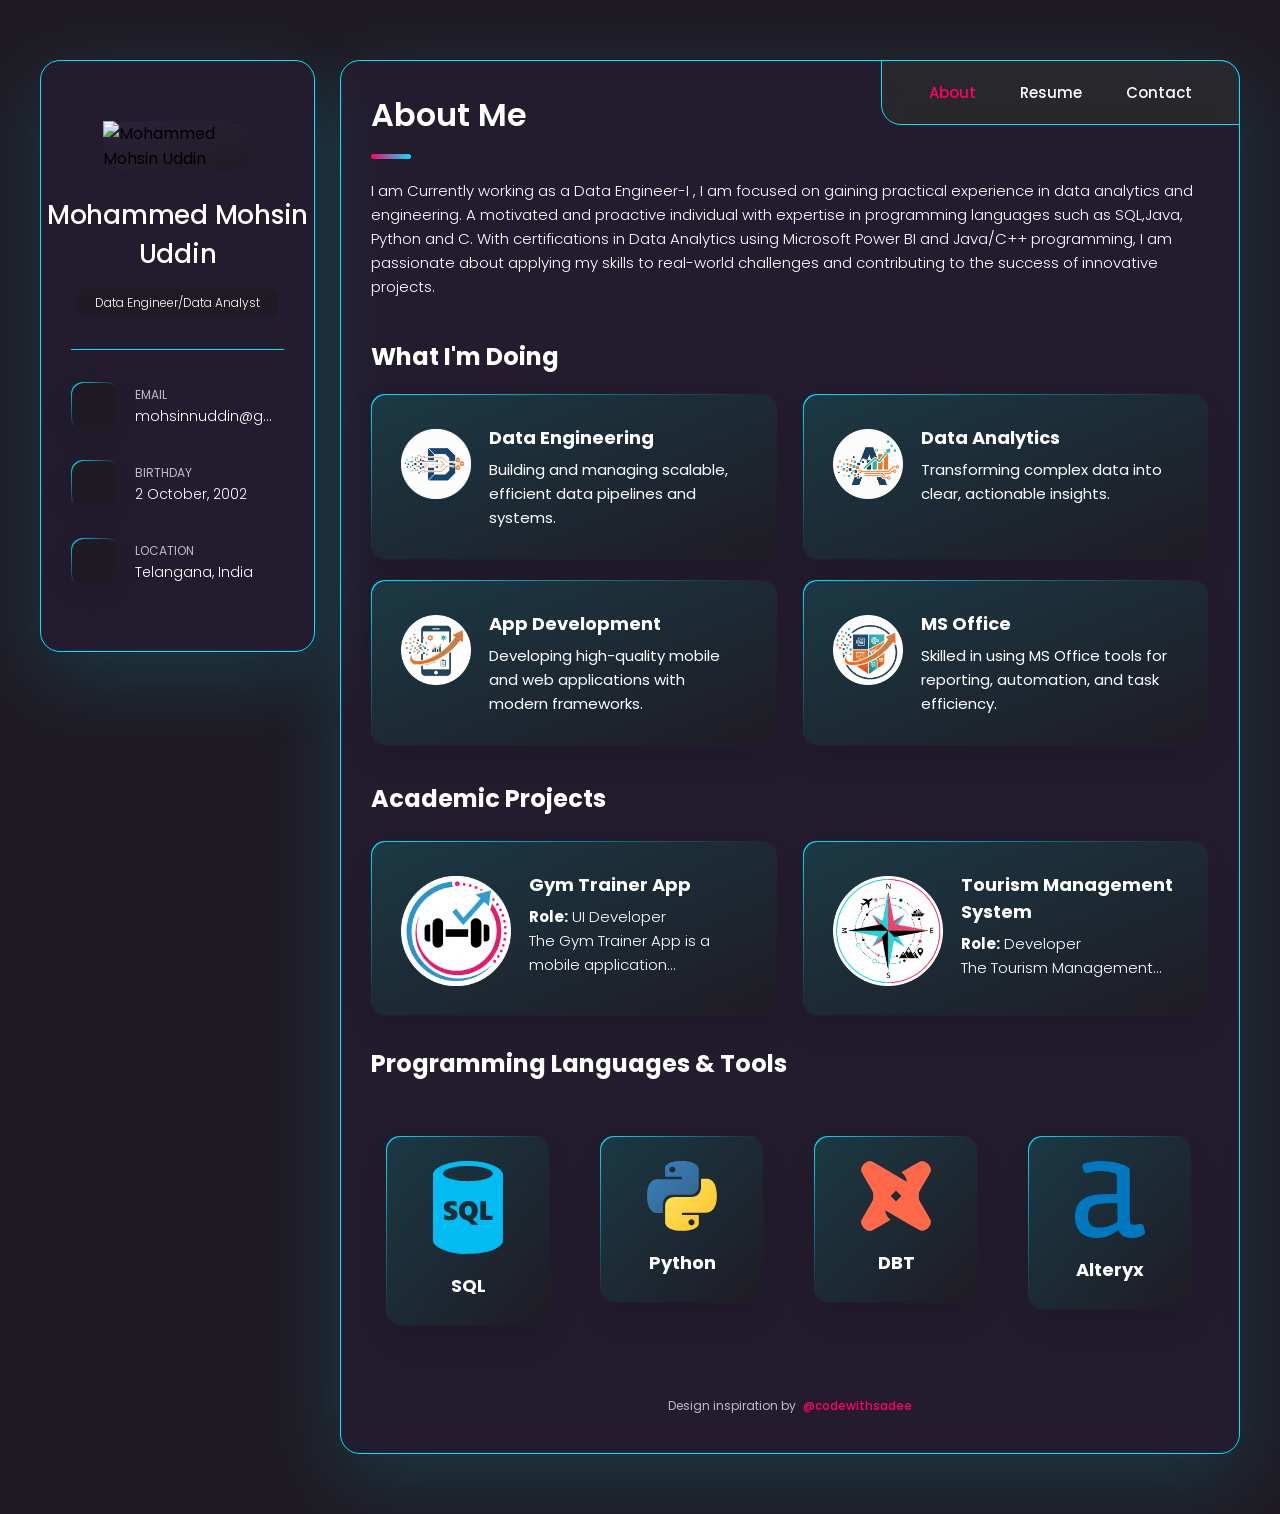
==== index.html @ ef951e57 "Updated images" ====
<!DOCTYPE html>
<html lang="en">

<head>
  <meta charset="UTF-8">
  <meta http-equiv="X-UA-Compatible" content="IE=edge">
  <meta name="viewport" content="width=device-width, initial-scale=1.0">
  <title>Mohsin Portfolio</title>

  <!--
    - favicon
  -->
  <link rel="shortcut icon" href="./assets/images/logo.ico" type="image/x-icon">

  <!--
    - custom css link
  -->
  <link rel="stylesheet" href="./assets/css/style.css">

  <!--
    - google font link
  -->
  <link rel="preconnect" href="https://fonts.googleapis.com">
  <link rel="preconnect" href="https://fonts.gstatic.com" crossorigin>
  <link href="https://fonts.googleapis.com/css2?family=Poppins:wght@300;400;500;600&display=swap" rel="stylesheet">
</head>

<body>

  <!--
    - #MAIN
  -->

  <main>

    <!--
      - #SIDEBAR
    -->

    <aside class="sidebar" data-sidebar>

      <div class="sidebar-info">

        <figure class="avatar-box">
          <img src="./assets/images/my-avatar.png" alt="Mohammed Mohsin Uddin" width="40">
        </figure>

        <div class="info-content">
          <h1 class="name" title="Mohammed Mohsin Uddin">Mohammed Mohsin<br>Uddin</h1>

          <p class="title">Data Engineer/Data Analyst</p>
        </div>

        <button class="info_more-btn" data-sidebar-btn>
          <span>Show Contacts</span>

          <ion-icon name="chevron-down"></ion-icon>
        </button>

      </div>

      <div class="sidebar-info_more">

        <div class="separator"></div>

        <ul class="contacts-list">

          <li class="contact-item">

            <div class="icon-box">
              <ion-icon name="mail-outline"></ion-icon>
            </div>

            <div class="contact-info">
              <p class="contact-title">Email</p>

              <a href="mailto:mohsinnuddin@gmail.com" class="contact-link">mohsinnuddin@gmail.com</a>
            </div>

          </li>

        

          <li class="contact-item">

            <div class="icon-box">
              <ion-icon name="calendar-outline"></ion-icon>
            </div>

            <div class="contact-info">
              <p class="contact-title">Birthday</p>

              <time datetime="1982-06-23">2 October, 2002</time>
            </div>

          </li>

          <li class="contact-item">

            <div class="icon-box">
              <ion-icon name="location-outline"></ion-icon>
            </div>

            <div class="contact-info">
              <p class="contact-title">Location</p>

              <address>Telangana, India</address>
            </div>

          </li>

        </ul>

        <div class="separator"></div>

        <ul class="social-list">

          <li class="social-item">
            <a href="https://www.linkedin.com/in/mohammed-mohsin-uddin-7830a9315/" class="social-link" target="_blank">
              <ion-icon name="logo-linkedin" style="filter: var(--accent-filter);"></ion-icon>
            </a>
          </li>

          <li class="social-item">
            <a href="https://www.github.com/Mohsinnuddin" class="social-link" target="_blank">
              <ion-icon name="logo-github" style="filter: var(--accent-filter);"></ion-icon>
            </a>
          </li>

          <li class="social-item">
            <a href="https://www.instagram.com/mohsinnuddin" class="social-link" target="_blank">
              <ion-icon name="logo-instagram" style="filter: var(--accent-filter);"></ion-icon>
            </a>
          </li>

        </ul>

      </div>

    </aside>





    <!--
      - #main-content
    -->

    <div class="main-content">

      <!--
        - #NAVBAR
      -->

      <nav class="navbar">

        <ul class="navbar-list">

          <li class="navbar-item">
            <button class="navbar-link  active" data-nav-link>About</button>
          </li>

          <li class="navbar-item">
            <button class="navbar-link" data-nav-link>Resume</button>
          </li>
          
          <li class="navbar-item">
            <button class="navbar-link" data-nav-link>Contact</button>
          </li>

          

        </ul>

      </nav>





      <!--
        - #ABOUT
      -->

      <article class="about  active" data-page="about">

        <header>
          <h2 class="h2 article-title">About me</h2>
        </header>

        <section class="about-text">
          <p>
            I am Currently working as a Data Engineer-I , I am focused on gaining practical experience in data analytics and engineering.
            A motivated and proactive individual with expertise in programming languages such as  SQL,Java, Python and C. 
            With certifications in Data Analytics using Microsoft Power BI and Java/C++ programming, 
            I am passionate about applying my skills to real-world challenges and contributing to the success of innovative projects.
          </p>
        </section>


        <!--
          - service
        -->

        <section class="service">

          <h3 class="h3 service-title">What i'm doing</h3>

          <ul class="service-list">

            <li class="service-item">

              <div class="service-icon-box">
                <img src="./assets/images/data engineer.png" alt="Data Engineer icon" width="70" >

              </div>

              <div class="service-content-box">
                <h4 class="h4 service-item-title">Data Engineering</h4>

                <p class="service-item-text">
                  Building and managing scalable, efficient data pipelines and systems.
                </div>

            </li>

            <li class="service-item">

              <div class="service-icon-box">
                <img src="./assets/images/data analysis.png" alt="Data Analysis icon" width="70">

              </div>

              <div class="service-content-box">
                <h4 class="h4 service-item-title">Data Analytics</h4>

                <p class="service-item-text">
                  Transforming complex data into clear, actionable insights.
                </div>

            </li>

            <li class="service-item">

              <div class="service-icon-box">
                <img src="./assets/images/android development.png" alt="Android Development icon" width="70">

              </div>

              <div class="service-content-box">
                <h4 class="h4 service-item-title">App Development</h4>

                <p class="service-item-text">
                Developing high-quality mobile and web applications with modern frameworks.              </div>

            </li>

            <li class="service-item">

              <div class="service-icon-box">
                <img src="./assets/images/microsoft office.png" alt="MS Office icon" width="70" >
              </div>

              <div class="service-content-box">
                <h4 class="h4 service-item-title">MS Office</h4>

                <p class="service-item-text">
                  Skilled in using MS Office tools for reporting, automation, and task efficiency.</p>
              </div>

            </li>

          </ul>

        </section>


        <!--
          - AcademicProjects
        -->
        <section class="AcademicProjects">
          <h3 class="h3 AcademicProjects-title">Academic Projects</h3>
        
          <ul class="service-list">
        
            <li class="service-item" data-AcademicProjects-item>
        
              <div class="service-icon-box">
                <img src="./assets/images/AcademicprojectGT.png" alt="Gym Trainer App" width="110" data-AcademicProjects-avatar>
              </div>
        
              <div class="service-content-box">
                <h4 class="h4 service-item-title" data-AcademicProjects-title>Gym Trainer App</h4>
        
                <p class="service-item-textGT" data-AcademicProjects-text>
                  <strong>Role:</strong> UI Developer<br>
                  The Gym Trainer App is a mobile application developed in Android Studio using Java. 
                  It integrates with Firebase for user authentication, real-time database, 
                  and efficient data management, enhancing the fitness experience for users of all levels.
                </p>
              </div>
        
            </li>
        
            <li class="service-item" data-AcademicProjects-item>
        
              <div class="service-icon-box">
                <img src="./assets/images/AcademicprojectTMS.png" alt="Tourism Management System" width="110" data-AcademicProjects-avatar>
              </div>
        
              <div class="service-content-box">
                <h4 class="h4 service-item-title" data-AcademicProjects-title>Tourism Management System</h4>
        
                <p class="service-item-textTTMS" data-AcademicProjects-text>
                  <strong>Role:</strong> Developer<br>
                  The Tourism Management System aims to manage the details of Customer,
                  Hotel Bookings, Cancellation and Tourism Places. 
                  It manages information about Users, Hotel, Packages etc. 
                  The users can track the information related to their tours with great ease and 
                  travel agency information can also be obtained through this system.
                </p>
              </div>
        
            </li>
        
          </ul>
        </section>
        
        <!--
          - AcademicProjects modal
        -->
        
        <div class="modal-container" data-modal-container>
        
          <div class="overlay" data-overlay></div>
        
          <section class="AcademicProjects-modal">
        
            <button class="modal-close-btn" data-modal-close-btn>
              <ion-icon name="close-outline"></ion-icon>
            </button>
        
            <div class="modal-img-wrapper">
              <figure class="modal-avatar-box">
                <img src="./assets/images/avatar-1.png" alt="Gym Trainer App" width="80" data-modal-img>
              </figure>
        
              <img src="./assets/images/icon-quote.svg" alt="quote icon">
            </div>
            
        
            <div class="modal-content">
        
              <h4 class="h3 modal-title" data-modal-title>Gym Trainer App</h4>
   
        
              <div data-modal-text>
                <p>
                  The Gym Trainer App is a mobile application developed in Android Studio using Java. 
                  It integrates with Firebase for user authentication, real-time database, and efficient data management, 
                  enhancing the fitness experience for users of all levels.
                </p>
              </div>
              <a href="https://github.com/Mohsinnuddin/Gym-Trainer-App" target="_blank" class="projectview-button">View Here</a>
            </div>
        
          </section>
        
        </div>
        <!-- AcademicProjects modal end -->

        <!-- Programming Languages -->

<!-- Programming Languages -->
<section class="programminglang">
  <h3 class="h3 programminglang-title">Programming Languages & Tools</h3>
  <div style="margin-bottom: 10px;"></div>

  <ul class="programminglang-list has-scrollbar">

    <li class="programminglang-item" width="100%">
      <a href="https://www.w3schools.com/sql/" target="_blank" class="service-item">
        <div class="service-icon-box" >
          <img src="./assets/images/prog lang SQL.svg" alt="SQL" >
        </div>
        <div class="service-content-box">
          <h4 class="h4 service-item-title">SQL</h4>
        </div>
      </a>
    </li>

    <li class="programminglang-item">
      <a href="https://www.python.org/" target="_blank" class="service-item">
        <div class="service-icon-box">
          <img src="./assets/images/prog lang python.svg" alt="Python">
        </div>
        <div class="service-content-box">
          <h4 class="h4 service-item-title">Python</h4>
        </div>
      </a>
    </li>

    <li class="programminglang-item">
      <a href="https://www.getdbt.com/" target="_blank" class="service-item">
        <div class="service-icon-box">
          <img src="./assets/images/dbtseek.png" alt="DBT">
        </div>
        <div class="service-content-box">
          <h4 class="h4 service-item-title">DBT</h4>
        </div>
      </a>
    </li>

    <li class="programminglang-item">
      <a href="https://www.alteryx.com/" target="_blank" class="service-item">
        <div class="service-icon-box">
          <img src="./assets/images/alteryx.svg" alt="Alteryx">
        </div>
        <div class="service-content-box">
          <h4 class="h4 service-item-title">Alteryx</h4>
        </div>
      </a>
    </li>

    <li class="programminglang-item">
      <a href="https://lookerstudio.google.com/" target="_blank" class="service-item">
        <div class="service-icon-box">
          <img src="./assets/images/looker studio.svg" alt="Looker Studio">
        </div>
        <div class="service-content-box">
          <h4 class="h4 service-item-title">Looker Studio</h4>
        </div>
      </a>
    </li>

    <li class="programminglang-item">
      <a href="https://www.java.com/" target="_blank" class="service-item">
        <div class="service-icon-box">
          <img src="./assets/images/prog lang java.svg" alt="Java">
        </div>
        <div class="service-content-box">
          <h4 class="h4 service-item-title">Java</h4>
        </div>
      </a>
    </li>

  </ul>
</section>
<!-- Credit: codewithsadee -->
<div style="text-align:center; margin: 1.5rem 0 0.5rem 0; font-size: 0.75rem; color: var(--light-gray-70); display: flex; justify-content: center; align-items: center; gap: 0.4em;">
  <span>Design inspiration by</span>
  <a href="https://github.com/codewithsadee" target="_blank" style="color: var(--orange-yellow-crayola); text-decoration: none; display: inline-flex; align-items: center; gap: 0.2em; font-weight: 500;">
    <ion-icon name="logo-github" style="font-size: 1.2em; vertical-align: middle;"></ion-icon>
    @codewithsadee
  </a>
</div>



      </article>





      <!--
        - #RESUME
      -->

      <article class="resume" data-page="resume">

        <header>
          <h2 class="h2 article-title">Resume</h2>
        </header>

        <div class="download-resume">
          <a href="./assets/Mohsin Resume.pdf" download class="download-btn">
            <ion-icon name="download-outline"></ion-icon>
            <span>Download Resume</span>
          </a>
        </div>

        <section class="timeline">

          <div class="title-wrapper">
            <div class="icon-box">
              <ion-icon name="book-outline"></ion-icon>
            </div>

            <h3 class="h3">Education</h3>
          </div>

          <ol class="timeline-list">

            <li class="timeline-item">

              <h4 class="h4 timeline-item-title">CSI Wesley Institute of Technology and Sciences</h4>

              <span>2020 — 2024</span>

              <p class="timeline-text">
                Completed coursework in Data Structures, Algorithms, Database Management Systems, Web Development, and Software Engineering. 
                Participated in technical workshops and contributed to team projects, including a Gym Trainer app and  Tours and Travels Management System.
              </p>

            </li>

            <li class="timeline-item">

              <h4 class="h4 timeline-item-title">Sultan Ul Uloom junior College</h4>

              <span>2018 — 2020</span>

              <p class="timeline-text">
                Focused on foundational concepts in mathematics and physical sciences. Developed problem-solving and analytical thinking skills. 
                Actively participated in academic events and group learning sessions.
              </p>

            </li>

            <li class="timeline-item">

              <h4 class="h4 timeline-item-title">ST.Joseph's High School</h4>

              <span>2017 — 2018</span>

              <p class="timeline-text">
                Completed 10th grade with a strong foundation in core subjects including Mathematics, Science, and English. 
                Participated in school-level competitions and activities, building communication and teamwork skills.
              </p>

            </li>

          </ol>

        </section>

        <section class="timeline">

          <div class="title-wrapper">
            <div class="icon-box">
              <ion-icon name="book-outline"></ion-icon>
            </div>

            <h3 class="h3">Experience</h3>
          </div>

          <ol class="timeline-list">

            <li class="timeline-item">

              <h4 class="h4 timeline-item-title">Data Engineer Intern</h4>

              <span>May 2025 — Present</span>

              <p class="timeline-text">
                 Responsible for designing, developing, and maintaining data integration workflows using Azure Data Factory (ADF) to extract, transform, and load data from various sources such as Azure Blob Storage into Azure SQL Database and Snowflake.
                 Building and tuning SQL and Snowflake queries for performance and data integrity.
                 Collaborating with data analysts and data scientists to understand data requirements and deliver optimized data solutions.
                 Monitoring and troubleshooting data pipelines to ensure reliability and efficiency.
                 Writing and maintaining stored procedures and transformation scripts.
              </p>

            </li>

            <li class="timeline-item">

              <h4 class="h4 timeline-item-title">Data Engineer Intern</h4>

              <span>Jan 2025 — April 2025</span>

              <p class="timeline-text">
                Assisting in building and maintaining data pipelines using Python and SQL. Supporting data cleaning, transformation, and integration tasks for analytics teams. 
                Gaining hands-on experience with tools like Alteryx, Power BI, and cloud-based data platforms.
              </p>

            </li>

            

          </ol>

        </section>

        <section class="timeline">

          <div class="title-wrapper">
            <div class="icon-box">
              <ion-icon name="book-outline"></ion-icon>
            </div>

            <h3 class="h3">Certifications</h3>
          </div>

          <ol class="timeline-list">

            <li class="timeline-item">

              <h4 class="h4 timeline-item-title">Data Analyst Certification</h4>

              <span>Oct 2024 – Dec 2024</span>

              <p class="timeline-text">
                Completed a comprehensive certification program covering data analysis techniques, data visualization, and reporting using tools such as Excel, SQL, Power BI, and Python. 
                Gained practical experience through hands-on projects and case studies.
              </p>
              <a href="https://drive.google.com/file/d/1JCg0QlikmUsXv_STck8Ylo9VIq1chzwA/view?usp=drive_link" target="_blank" class="cert-button">View Here</a>

            </li>

            <li class="timeline-item">

              <h4 class="h4 timeline-item-title">Java and C++ Beginner Certification</h4>

              <span>2024 | Udemy</span>

              <p class="timeline-text">
                Completed beginner-level courses covering the basics of Java, C, and C++ programming, including syntax, control structures, and simple problem-solving.
              </p>
              <a href="https://drive.google.com/file/d/16uOo3EdHpglbMJV2RTKN_hhDA1bMk2g5/view?usp=drive_link" target="_blank" class="cert-button">View Here</a>

            </li>

          

          </ol>

        </section>

        <section class="skill">

          <h3 class="h3 skills-title">My skills</h3>

          <ul class="skills-list content-card">

            <li class="skills-item" data-value="85">

              <div class="title-wrapper">
                <h5 class="h5">SQL</h5>
                <data value="85">85%</data>
              </div>

              <div class="skill-progress-bg">
                <div class="skill-progress-fill"></div>
              </div>

            </li>

            <li class="skills-item" data-value="70">

              <div class="title-wrapper">
                <h5 class="h5">looker Studio</h5>
                <data value="70">70%</data>
              </div>

              <div class="skill-progress-bg">
                <div class="skill-progress-fill"></div>
              </div>

            </li>

            <li class="skills-item" data-value="50">

              <div class="title-wrapper">
                <h5 class="h5">Python</h5>
                <data value="50">50%</data>
              </div>

              <div class="skill-progress-bg">
                <div class="skill-progress-fill"></div>
              </div>

            </li>

            

            <li class="skills-item" data-value="40">

              <div class="title-wrapper">
                <h5 class="h5">Java</h5>
                <data value="40">40%</data>
              </div>

              <div class="skill-progress-bg">
                <div class="skill-progress-fill"></div>
              </div>

            </li>

          </ul>

        </section>

      </article>




      


      <!--
        - #CONTACT
      -->

      <article class="contact" data-page="contact">

        <header>
          <h2 class="h2 article-title">Contact</h2>
        </header>

        <section class="mapbox" data-mapbox>
          <figure>
            <iframe
              src="https://www.google.com/maps/embed?pb=!1m18!1m12!1m3!1d15282225.79979123!2d73.7250245393691!3d20.750301298393563!2m3!1f0!2f0!3f0!3m2!1i1024!2i768!4f13.1!3m3!1m2!1s0x3bcb99daeaebd2c7%3A0xae93b78392bafbc2!2sHyderabad%2C%20Telangana!5e0!3m2!1sen!2sin!4v1647608789441!5m2!1sen!2sin"
              width="400" height="300" loading="lazy"></iframe>
          </figure>
        </section>

        <section class="contact-form">

          <h3 class="h3 form-title">Contact Form</h3>

          <div class="success-message" style="display: none;">
            <ion-icon name="checkmark-circle" style="color: var(--orange-yellow-crayola); font-size: 48px;"></ion-icon>
            <p>Thank you! Your message has been sent successfully.</p>
          </div>

          <form action="https://formsubmit.co/mohsinnuddin@gmail.com" method="POST" class="form" data-form>
            <input type="hidden" name="_next" value="https://mohsinnuddin.github.io/Portfolio/#contact">
            <input type="hidden" name="_captcha" value="false">
            <input type="hidden" name="_template" value="box">

            <div class="input-wrapper">
              <input type="text" name="fullname" class="form-input" placeholder="Full name" required data-form-input
                pattern="[A-Za-z\s]{3,}" title="Please enter a valid name (minimum 3 characters, letters only)">
              <span class="validation-message">Please enter a valid name (minimum 3 characters, letters only)</span>

              <input type="email" name="email" class="form-input" placeholder="Email address" required data-form-input
                pattern="[a-z0-9._%+-]+@[a-z0-9.-]+\.[a-z]{2,}$" title="Please enter a valid email address">
              <span class="validation-message">Please enter a valid email address</span>
            </div>

            <textarea name="message" class="form-input" placeholder="Your Message" required data-form-input
              minlength="10" title="Please enter a message (minimum 10 characters)"></textarea>
            <span class="validation-message">Please enter a message (minimum 10 characters)</span>

            <button class="form-btn" type="submit" data-form-btn>
              <ion-icon name="paper-plane"></ion-icon>
              <span>Send Message</span>
            </button>

          </form>

        </section>

      </article>


    </div>

  </main>

  <!--
    - custom js link
  -->
  <script src="./assets/js/script.js"></script>

  <!--
    - ionicon link
  -->
  <script type="module" src="https://unpkg.com/ionicons@5.5.2/dist/ionicons/ionicons.esm.js"></script>
  <script nomodule src="https://unpkg.com/ionicons@5.5.2/dist/ionicons/ionicons.js"></script>

  <script>
    document.addEventListener("DOMContentLoaded", () => {
      // Update Gym Trainer App link
      const gymTrainerLink = document.getElementById("gym-trainer-link");
      if (gymTrainerLink) {
        gymTrainerLink.href = "https://github.com/Mohsinnuddin/Gym-Trainer-App";
      }

      // Update Tourism Management System link
      const tourismManagementLink = document.getElementById("tourism-management-link");
      if (tourismManagementLink) {
        tourismManagementLink.href = "https://github.com/Mohsinnuddin/Tourism-Management-System";
      }

      // Portfolio Project Modal Functionality
      const projectModalContainer = document.querySelector("[data-project-modal-container]");
      const projectModalCloseBtn = document.querySelector("[data-project-modal-close-btn]");
      const projectOverlay = document.querySelector("[data-project-overlay]");
      const projectItems = document.querySelectorAll("[data-project-item]");

      // Project modal variables
      const projectModalImg = document.querySelector("[data-project-modal-img]");
      const projectModalTitle = document.querySelector("[data-project-modal-title]");
      const projectModalText = document.querySelector("[data-project-modal-text]");
      const projectModalLink = document.querySelector("[data-project-modal-link]");

      // Project modal toggle function
      const toggleProjectModal = () => {
        projectModalContainer.classList.toggle("active");
        projectOverlay.classList.toggle("active");
      };

      // Add click event to all project items
      projectItems.forEach((item) => {
        item.addEventListener("click", (e) => {
          e.preventDefault();
          
          const projectImg = item.querySelector("[data-project-img]").src;
          const projectTitle = item.querySelector("[data-project-title]").textContent;
          const projectCategory = item.querySelector("[data-project-category]").textContent;
          
          // Update modal content
          projectModalImg.src = projectImg;
          projectModalTitle.textContent = projectTitle;
          
          // Set project description based on category
          let projectDescription = "";
          let projectLink = "#";
          
          switch(projectCategory) {
            case "Looker Studio":
              if (projectTitle === "Titanic Analysis") {
                projectDescription = "A comprehensive analysis of the Titanic dataset using Looker Studio, showcasing passenger demographics, survival rates, and key insights.";
                projectLink = "https://lookerstudio.google.com/u/0/reporting/4589ae81-32f8-4d3a-9c15-144962aa6bec/page/THlwE";
              } else if (projectTitle === "Sales Analysis") {
                projectDescription = "An interactive sales dashboard created in Looker Studio, providing insights into sales performance, trends, and key metrics.";
                projectLink = "https://lookerstudio.google.com/u/1/reporting/e516c71c-ef44-4798-9706-0b65a634be3b/page/oIpyE";
              }
              break;
            case "Alteryx":
              if (projectTitle === "Cohort Analysis") {
                projectDescription = "A detailed cohort analysis workflow in Alteryx, analyzing customer retention and behavior patterns over time.";
                projectLink = "https://github.com/Mohsinnuddin/Cohort-Analysis";
              } else if (projectTitle === "Replicate Tables") {
                projectDescription = "An Alteryx workflow for efficiently replicating and transforming database tables with data validation.";
                projectLink = "https://github.com/Mohsinnuddin/Replicate-Tables";
              } else if (projectTitle === "Replicate Tables Macro") {
                projectDescription = "A reusable Alteryx macro for automating table replication processes with customizable parameters.";
                projectLink = "https://github.com/Mohsinnuddin/Replicate-Tables-Macro";
              }
              break;
          }
          
          projectModalText.querySelector("p").textContent = projectDescription;
          projectModalLink.href = projectLink;
          
          toggleProjectModal();
        });
      });

      // Close project modal
      projectModalCloseBtn.addEventListener("click", toggleProjectModal);
      projectOverlay.addEventListener("click", toggleProjectModal);
    });
  </script>
  <script>
    document.addEventListener("DOMContentLoaded", function() {
      const skillItems = document.querySelectorAll('.skills-item');
      skillItems.forEach(function(item) {
        const value = item.getAttribute('data-value');
        const fill = item.querySelector('.skill-progress-fill');
        if (fill && value) {
          fill.style.width = value + '%';
        }
      });
    });
  </script>
</body>

</html>
---- assets/css/style.css ----
/*-----------------------------------*\
  #style.css
\*-----------------------------------*/


/**
 * copyright 2022 @codewithsadee
 */





/*-----------------------------------*\
  #CUSTOM PROPERTY
\*-----------------------------------*/

:root {

  /**
   * colors
   */

  /* Cyberpunk (Bold) Palette */
  --background: #1F1B24;
  --accent: #FF0266;
  --secondary-accent: #00E5FF;
  --text-color: #FFFFFF;
  --accent-filter: invert(30%) sepia(100%) saturate(10000%) hue-rotate(330deg) brightness(100%) contrast(100%);
        

  /* gradient */
  --bg-gradient-onyx: linear-gradient(
    to bottom right, 
    #2a223a 3%, 
    #1F1B24 97%
  );
  --bg-gradient-jet: linear-gradient(
    to bottom right, 
    rgba(0,229,255,0.15) 0%, 
    rgba(31,27,36,0) 100%
  ), #1F1B24;
  --bg-gradient-yellow-1: linear-gradient(
    to bottom right, 
    #FF0266 0%, 
    rgba(255,2,102,0) 50%
  );
  --bg-gradient-yellow-2: linear-gradient(
    135deg, 
    rgba(255,2,102,0.25) 0%, 
    rgba(0,229,255,0) 59.86%
  ), #1F1B24;
  --border-gradient-onyx: linear-gradient(
    to bottom right, 
    #00E5FF 0%, 
    rgba(0,229,255,0) 50%
  );
  --text-gradient-yellow: linear-gradient(
    to right, 
    #FF0266, 
    #00E5FF
  );

  /* solid */
  --jet: #00E5FF;
  --onyx: #1F1B24;
  --eerie-black-1: #1F1B24;
  --eerie-black-2: #231c2e;
  --smoky-black: #1F1B24;
  --white-1: #FFFFFF;
  --white-2: #FFFFFF;
  --orange-yellow-crayola: #FF0266;
  --vegas-gold: #00E5FF;
  --light-gray: #FFFFFF;
  --light-gray-70: rgba(255,255,255,0.7);
  --bittersweet-shimmer: #FF0266;

  /**
   * typography
   */

  /* font-family */
  --ff-poppins: 'Poppins', sans-serif;

  /* font-size */
  --fs-1: 24px;
  --fs-2: 18px;
  --fs-3: 17px;
  --fs-4: 16px;
  --fs-5: 15px;
  --fs-6: 14px;
  --fs-7: 13px;
  --fs-8: 11px;

  /* font-weight */
  --fw-300: 300;
  --fw-400: 400;
  --fw-500: 500;
  --fw-600: 600;

  /**
   * shadow
   */
  
  --shadow-1: -4px 8px 24px rgba(0,229,255,0.15);
  --shadow-2: 0 16px 30px rgba(255,2,102,0.15);
  --shadow-3: 0 16px 40px rgba(0,229,255,0.15);
  --shadow-4: 0 25px 50px rgba(255,2,102,0.10);
  --shadow-5: 0 24px 80px rgba(0,229,255,0.15);

  /**
   * transition
   */

  --transition-1: 0.25s ease;
  --transition-2: 0.5s ease-in-out;

}





/*-----------------------------------*\
  #RESET
\*-----------------------------------*/

*, *::before, *::after {
  margin: 0;
  padding: 0;
  box-sizing: border-box;
}

a { text-decoration: none; }

li { list-style: none; }

img, ion-icon, a, button, time, span { display: block; }

button {
  font: inherit;
  background: none;
  border: none;
  text-align: left;
  cursor: pointer;
}

input, textarea {
  display: block;
  width: 100%;
  background: none;
  font: inherit;
}

::selection {
  background: var(--orange-yellow-crayola);
  color: var(--smoky-black);
}

:focus { outline-color: var(--orange-yellow-crayola); }

html { font-family: var(--ff-poppins); }

body { background: var(--smoky-black); }





/*-----------------------------------*\
  #REUSED STYLE
\*-----------------------------------*/

.sidebar,
article {
  background: var(--eerie-black-2);
  border: 1px solid var(--jet);
  border-radius: 20px;
  padding: 15px;
  box-shadow: var(--shadow-1);
  z-index: 1;
}

.separator {
  width: 100%;
  height: 1px;
  background: var(--jet);
  margin: 16px 0;
}

.icon-box {
  position: relative;
  background: var(--border-gradient-onyx);
  width: 30px;
  height: 30px;
  border-radius: 8px;
  display: flex;
  justify-content: center;
  align-items: center;
  font-size: 16px;
  color: var(--orange-yellow-crayola);
  box-shadow: var(--shadow-1);
  z-index: 1;
}

.icon-box::before {
  content: "";
  position: absolute;
  inset: 1px;
  background: var(--eerie-black-1);
  border-radius: inherit;
  z-index: -1;
}

.icon-box ion-icon { --ionicon-stroke-width: 35px; }

article { display: none; }

article.active {
  display: block;
  animation: fade 0.5s ease backwards;
}

@keyframes fade {
  0% { opacity: 0; }
  100% { opacity: 1; }
}

.h2,
.h3,
.h4,
.h5 {
  color: var(--white-2);
  text-transform: capitalize;
}

.h2 { font-size: var(--fs-1); }

.h3 { font-size: var(--fs-2); }

.h4 { font-size: var(--fs-4); }

.h5 {
  font-size: var(--fs-7);
  font-weight: var(--fw-500);
}

.article-title {
  position: relative;
  padding-bottom: 7px;
}

.article-title::after {
  content: "";
  position: absolute;
  bottom: 0;
  left: 0;
  width: 30px;
  height: 3px;
  background: var(--text-gradient-yellow);
  border-radius: 3px;
}

.has-scrollbar::-webkit-scrollbar {
  width: 5px; /* for vertical scrollbar */
  height: 5px; /* for horizontal scrollbar */
}

.has-scrollbar::-webkit-scrollbar-track {
  background: var(--onyx);
  border-radius: 5px;
}

.has-scrollbar::-webkit-scrollbar-thumb {
  background: var(--orange-yellow-crayola);
  border-radius: 5px;
}

.has-scrollbar::-webkit-scrollbar-button { width: 20px; }

.content-card {
  position: relative;
  background: var(--border-gradient-onyx);
  padding: 15px;
  padding-top: 45px;
  border-radius: 14px;
  box-shadow: var(--shadow-2);
  cursor: pointer;
  z-index: 1;
}

.content-card::before {
  content: "";
  position: absolute;
  inset: 1px;
  background: var(--bg-gradient-jet);
  border-radius: inherit;
  z-index: -1;
}





/*-----------------------------------*\
  #MAIN
\*-----------------------------------*/

main {
  margin: 15px 12px;
  margin-bottom: 75px;
  min-width: 259px;
}





/*-----------------------------------*\
  #SIDEBAR
\*-----------------------------------*/

.sidebar {
  margin-bottom: 15px;
  max-height: 112px;
  overflow: hidden;
  transition: var(--transition-2);
}

.sidebar.active { max-height: 405px; }

.sidebar-info {
  position: relative;
  display: flex;
  justify-content: flex-start;
  align-items: center;
  gap: 15px;
}

.avatar-box {
  background: var(--bg-gradient-onyx);
  border-radius: 20px;
}

.info-content .name {
  color: var(--white-2);
  font-size: var(--fs-3);
  font-weight: var(--fw-500);
  letter-spacing: -0.25px;
  margin-bottom: 10px;
}

.info-content .title {
  color: var(--white-1);
  background: var(--onyx);
  font-size: var(--fs-8);
  font-weight: var(--fw-300);
  width: max-content;
  padding: 3px 12px;
  border-radius: 8px;
}

.info_more-btn {
  position: absolute;
  top: -15px;
  right: -15px;
  border-radius: 0 15px;
  font-size: 13px;
  color: var(--orange-yellow-crayola);
  background: var(--border-gradient-onyx);
  padding: 10px;
  box-shadow: var(--shadow-2);
  transition: var(--transition-1);
  z-index: 1;
}

.info_more-btn::before {
  content: "";
  position: absolute;
  inset: 1px;
  border-radius: inherit;
  background: var(--bg-gradient-jet);
  transition: var(--transition-1);
  z-index: -1;
}

.info_more-btn:hover,
.info_more-btn:focus { background: var(--bg-gradient-yellow-1); }

.info_more-btn:hover::before,
.info_more-btn:focus::before { background: var(--bg-gradient-yellow-2); }

.info_more-btn span { display: none; }

.sidebar-info_more {
  opacity: 0;
  visibility: hidden;
  transition: var(--transition-2);
}

.sidebar.active .sidebar-info_more {
  opacity: 1;
  visibility: visible;
}

.contacts-list {
  display: grid;
  grid-template-columns: 1fr;
  gap: 16px;
}

.contact-item {
  min-width: 100%;
  display: flex;
  align-items: center;
  gap: 16px;
}

.contact-info {
  max-width: calc(100% - 46px);
  width: calc(100% - 46px);
}

.contact-title {
  color: var(--light-gray-70);
  font-size: var(--fs-8);
  text-transform: uppercase;
  margin-bottom: 2px;
}

.contact-info :is(.contact-link, time, address) {
  color: var(--white-2);
  font-size: var(--fs-7);
}

.contact-info address { font-style: normal; }

.social-list {
  display: flex;
  justify-content: flex-start;
  align-items: center;
  gap: 15px;
  padding-bottom: 4px;
  padding-left: 7px;
}

.social-item .social-link {
  color: var(--light-gray-70);
  font-size: 18px;
}


.social-item .social-link:hover { color: var(--light-gray); }





/*-----------------------------------*\
  #NAVBAR
\*-----------------------------------*/

.navbar {
  position: fixed;
  bottom: 0;
  left: 0;
  width: 100%;
  background: hsla(240, 1%, 17%, 0.75);
  backdrop-filter: blur(10px);
  border: 1px solid var(--jet);
  border-radius: 12px 12px 0 0;
  box-shadow: var(--shadow-2);
  z-index: 5;
}

.navbar-list {
  display: flex;
  flex-wrap: wrap;
  justify-content: center;
  align-items: center;
  padding: 0 10px;
}

.navbar-link {
  color: var(--light-gray);
  font-size: var(--fs-8);
  padding: 20px 7px;
  transition: color var(--transition-1);
}

.navbar-link:hover,
.navbar-link:focus { color: var(--light-gray-70); }

.navbar-link.active { color: var(--orange-yellow-crayola); }





/*-----------------------------------*\
  #ABOUT
\*-----------------------------------*/

.about .article-title { margin-bottom: 15px; }

.about-text {
  color: var(--light-gray);
  font-size: var(--fs-6);
  font-weight: var(--fw-300);
  line-height: 1.6;
}

.about-text p { margin-bottom: 15px; }



/**
 * #service 
 */

.service { margin-bottom: 35px; }

.service-title { margin-bottom: 20px; }

.service-list {
  display: grid;
  grid-template-columns: 1fr;
  gap: 20px;
}

.service-item {
  position: relative;
  background: var(--border-gradient-onyx);
  padding: 20px;
  border-radius: 14px;
  box-shadow: var(--shadow-2);
  z-index: 1;
}

.service-item::before {
  content: "";
  position: absolute;
  inset: 1px;
  background: var(--bg-gradient-jet);
  border-radius: inherit;
  z-index: -1;
}

.service-icon-box { margin-bottom: 10px; }

.service-icon-box img { margin: auto; }

.service-content-box { text-align: center; }

.service-item-title { margin-bottom: 7px; }

.service-item-text {
  color: var(--light-gray);
  font-size: var(--fs-6);
  font-weight: var(--fw-3);
  line-height: 1.6;
}


/**
 * #AcademicProjects 
 */

.AcademicProjects { margin-bottom: 30px; }

.AcademicProjects-title { margin-bottom: 20px; }

.AcademicProjects-list {
  display: flex;
  flex-direction: column;
  gap: 20px;
  padding: 15px;
}

.AcademicProjects-item {
  width: 100%;
  background: var(--border-gradient-onyx);
  padding: 20px;
  border-radius: 14px;
  box-shadow: var(--shadow-2);
  z-index: 1;
}

.AcademicProjects-item::before {
  content: "";
  position: absolute;
  inset: 1px;
  background: var(--bg-gradient-jet);
  border-radius: inherit;
  z-index: -1;
}

.AcademicProjects-avatar-box {
  position: relative;
  margin-bottom: 15px;
  text-align: center;
}

.AcademicProjects-avatar-box img {
  width: 80px;
  height: 80px;
  object-fit: cover;
  border-radius: 14px;
  margin: 0 auto;
}

.AcademicProjects-item-title { 
  margin-bottom: 10px;
  text-align: center;
}

.AcademicProjects-text {
  color: var(--light-gray);
  font-size: var(--fs-6);
  font-weight: var(--fw-300);
  line-height: 1.6;
  text-align: center;
}


/**
 * #AcademicProjects-modal
 */

.modal-container {
  position: fixed;
  top: 0;
  left: 0;
  width: 100%;
  height: 100%;
  display: flex;
  justify-content: center;
  align-items: center;
  overflow-y: auto;
  overscroll-behavior: contain;
  z-index: 20;
  pointer-events: none;
  visibility: hidden;
}

.modal-container::-webkit-scrollbar { display: none; }

.modal-container.active {
  pointer-events: all;
  visibility: visible;
}

.overlay {
  position: fixed;
  top: 0;
  left: 0;
  width: 100%;
  height: 100vh;
  background: hsl(0, 0%, 5%);
  opacity: 0;
  visibility: hidden;
  pointer-events: none;
  z-index: 1;
  transition: var(--transition-1);
}

.overlay.active {
  opacity: 0.8;
  visibility: visible;
  pointer-events: all;
}

.AcademicProjects-modal {
  background: var(--eerie-black-2);
  position: relative;
  padding: 15px;
  margin: 15px 12px;
  border: 1px solid var(--jet);
  border-radius: 14px;
  box-shadow: var(--shadow-5);
  transform: scale(1.2);
  opacity: 0;
  transition: var(--transition-1);
  z-index: 2;
  max-width: 800px;
  width: 90%;
}

.modal-container.active .AcademicProjects-modal {
  transform: scale(1);
  opacity: 1;
}

.modal-close-btn {
  position: absolute;
  top: 15px;
  right: 15px;
  background: var(--onyx);
  border-radius: 8px;
  width: 32px;
  height: 32px;
  display: flex;
  justify-content: center;
  align-items: center;
  color: var(--white-2);
  font-size: 18px;
  opacity: 0.7;
}

.modal-close-btn:hover,
.modal-close-btn:focus { opacity: 1; }

.modal-close-btn ion-icon { --ionicon-stroke-width: 50px; }

.modal-avatar-box {
  width: 100%;
  max-width: 100%;
  margin: 0;
}

.modal-avatar-box img {
  width: 100%;
  height: auto;
  border-radius: 14px;
  object-fit: contain;
}

.modal-img-wrapper > img { display: none; }

.modal-title { margin-bottom: 4px; }

.modal-content modelsub {
  font-size: var(--fs-6);
  color: var(--light-gray-70);
  font-weight: var(--fw-300);
  margin-bottom: 10px;
}

.modal-content p {
  color: var(--light-gray);
  font-size: var(--fs-6);
  font-weight: var(--fw-300);
  line-height: 1.6;
}


/**
 * #programminglang 
 */



 .programminglang-list {
  display: flex;
  gap: 20px;
  overflow-x: auto;
  padding: 25px 15px;
}

.programminglang-item {
  flex: 0 0 auto;
  min-width: 200px;
}

.programminglang-item .service-item {
  display: flex;
  flex-direction: column;
  align-items: center;
  text-align: center;
  background: var(--border-gradient-onyx);
  border-radius: 14px;
  box-shadow: var(--shadow-2);
  padding: 20px;
  height: 100%;
}

.programminglang-item .service-icon-box {
  margin-bottom: 0px;
}

.programminglang-item img {
  width: 60px;
}

.programminglang { margin-bottom: 15px; }

.programminglang-list {
  display: flex;
  justify-content: flex-start;
  align-items: flex-start;
  gap: 15px;
  margin: 0 -15px;
  padding: 25px;
  padding-bottom: 25px;
  overflow-x: auto;
  scroll-behavior: smooth;
  overscroll-behavior-inline: contain;
  scroll-snap-type: inline mandatory;
  scroll-padding-inline: 25px;
}

.programminglang-item {
  min-width: 50%;
  scroll-snap-align: start;
}

.programminglang-item img {
  width: 40%;
  transition: var(--transition-1);
}

.programminglang-item img:hover {
  transform: scale(1.05); /* Slight zoom effect on hover */
}

.programminglang-title {
  margin-bottom: 0px;
}

.programminglang-item .service-icon-box img {
  width: 70px;
  margin: auto;
}




/*-----------------------------------*\
  #RESUME
\*-----------------------------------*/

.article-title { margin-bottom: 30px; }





/**
 * education and experience 
 */

.timeline { margin-bottom: 30px; }

.timeline .title-wrapper {
  display: flex;
  align-items: center;
  gap: 15px;
  margin-bottom: 25px;
}

.timeline-list {
  font-size: var(--fs-6);
  margin-left: 45px;
}

.timeline-item { position: relative; }

.timeline-item:not(:last-child) { margin-bottom: 20px; }

.timeline-item-title {
  font-size: var(--fs-6);
  line-height: 1.3;
  margin-bottom: 7px;
}

.timeline-list span {
  color: var(--vegas-gold);
  font-weight: var(--fw-400);
  line-height: 1.6;
}

.timeline-item:not(:last-child)::before {
  content: "";
  position: absolute;
  top: -25px;
  left: -30px;
  width: 1px;
  height: calc(100% + 50px);
  background: var(--jet);
}

.timeline-item::after {
  content: "";
  position: absolute;
  top: 5px;
  left: -33px;
  height: 6px;
  width: 6px;
  background: var(--text-gradient-yellow);
  border-radius: 50%;
  box-shadow: 0 0 0 4px var(--jet);
}

.timeline-text {
  color: var(--light-gray);
  font-weight: var(--fw-300);
  line-height: 1.6;
}




/**
 * skills 
 */

.skills-title { margin-bottom: 20px; }

.skills-list { padding: 20px; }


.skills-item:not(:last-child) { margin-bottom: 15px; }

.skill .title-wrapper {
  display: flex;
  align-items: center;
  gap: 5px;
  margin-bottom: 8px;
}

.skill .title-wrapper data {
  color: var(--light-gray);
  font-size: var(--fs-7);
  font-weight: var(--fw-300);
}

.skill-progress-bg {
  background: var(--jet);
  width: 100%;
  height: 8px;
  border-radius: 10px;
  overflow: hidden;
}

.skills-item .skill-progress-fill {
  background: var(--accent);
  height: 100%;
  border-radius: inherit;
  width: 0;
  transition: width 1s ease-in-out;
}







/*-----------------------------------*\
  #PORTFOLIO
\*-----------------------------------*/

.filter-list { display: none; }

.filter-select-box {
  position: relative;
  margin-bottom: 25px;
}

.filter-select {
  background: var(--eerie-black-2);
  color: var(--light-gray);
  display: flex;
  justify-content: space-between;
  align-items: center;
  width: 100%;
  padding: 12px 16px;
  border: 1px solid var(--jet);
  border-radius: 14px;
  font-size: var(--fs-6);
  font-weight: var(--fw-300);
}

.filter-select.active .select-icon { transform: rotate(0.5turn); }

.select-list {
  background: var(--eerie-black-2);
  position: absolute;
  top: calc(100% + 6px);
  width: 100%;
  padding: 6px;
  border: 1px solid var(--jet);
  border-radius: 14px;
  z-index: 2;
  opacity: 0;
  visibility: hidden;
  pointer-events: none;
  transition: 0.15s ease-in-out;
}

.filter-select.active + .select-list {
  opacity: 1;
  visibility: visible;
  pointer-events: all;
}

.select-item button {
  background: var(--eerie-black-2);
  color: var(--light-gray);
  font-size: var(--fs-6);
  font-weight: var(--fw-300);
  text-transform: capitalize;
  width: 100%;
  padding: 8px 10px;
  border-radius: 8px;
}

.select-item button:hover { --eerie-black-2: hsl(240, 2%, 20%); }

.project-list {
  display: grid;
  grid-template-columns: 1fr;
  gap: 30px;
  margin-bottom: 10px;
}

.project-item { display: none; }

.project-item.active {
  display: block;
  animation: scaleUp 0.25s ease forwards;
}

@keyframes scaleUp {
  0% { transform: scale(0.5); }
  100% { transform: scale(1); }
}

.project-item > a { width: 100%; }

.project-img {
  position: relative;
  width: 100%;
  height: 200px;
  border-radius: 16px;
  overflow: hidden;
  margin-bottom: 15px;
}

.project-img::before {
  content: "";
  position: absolute;
  top: 0;
  left: 0;
  width: 100%;
  height: 100%;
  background: transparent;
  z-index: 1;
  transition: var(--transition-1);
}

.project-item > a:hover .project-img::before { background: hsla(0, 0%, 0%, 0.5); }

.project-item-icon-box {
  --scale: 0.8;

  background: var(--jet);
  color: var(--orange-yellow-crayola);
  position: absolute;
  top: 50%;
  left: 50%;
  transform: translate(-50%, -50%) scale(var(--scale));
  font-size: 20px;
  padding: 18px;
  border-radius: 12px;
  opacity: 0;
  z-index: 1;
  transition: var(--transition-1);
}

.project-item > a:hover .project-item-icon-box {
  --scale: 1;
  opacity: 1;
}

.project-item-icon-box ion-icon { --ionicon-stroke-width: 50px; }

.project-img img {
  width: 100%;
  height: 100%;
  object-fit: cover;
  transition: var(--transition-1);
}

.project-item > a:hover img { transform: scale(1.1); }

.project-title,
.project-category { margin-left: 10px; }

.project-title {
  color: var(--white-2);
  font-size: var(--fs-5);
  font-weight: var(--fw-400);
  text-transform: capitalize;
  line-height: 1.3;
}

.project-category {
  color: var(--light-gray-70);
  font-size: var(--fs-6);
  font-weight: var(--fw-300);
}





/*-----------------------------------*\
  #BLOG
\*-----------------------------------*/

.blog-posts { margin-bottom: 10px; }

.blog-posts-list {
  display: grid;
  grid-template-columns: 1fr;
  gap: 20px;
}

.blog-post-item > a {
  position: relative;
  background: var(--border-gradient-onyx);
  height: 100%;
  box-shadow: var(--shadow-4);
  border-radius: 16px;
  z-index: 1;
}

.blog-post-item > a::before {
  content: "";
  position: absolute;
  inset: 1px;
  border-radius: inherit;
  background: var(--eerie-black-1);
  z-index: -1;
}

.blog-banner-box {
  width: 100%;
  height: 200px;
  border-radius: 12px;
  overflow: hidden;
}

.blog-banner-box img {
  width: 100%;
  height: 100%;
  object-fit: cover;
  transition: var(--transition-1);
}

.blog-post-item > a:hover .blog-banner-box img { transform: scale(1.1); }

.blog-content { padding: 15px; }

.blog-meta {
  display: flex;
  justify-content: flex-start;
  align-items: center;
  gap: 7px;
  margin-bottom: 10px;
}

.blog-meta :is(.blog-category, time) {
  color: var(--light-gray-70);
  font-size: var(--fs-6);
  font-weight: var(--fw-300);
}

.blog-meta .dot {
  background: var(--light-gray-70);
  width: 4px;
  height: 4px;
  border-radius: 4px;
}

.blog-item-title {
  margin-bottom: 10px;
  line-height: 1.3;
  transition: var(--transition-1);
}

.blog-post-item > a:hover .blog-item-title { color: var(--orange-yellow-crayola); }

.blog-text {
  color: var(--light-gray);
  font-size: var(--fs-6);
  font-weight: var(--fw-300);
  line-height: 1.6;
}





/*-----------------------------------*\
  #CONTACT
\*-----------------------------------*/

.mapbox {
  position: relative;
  height: 250px;
  width: 100%;
  border-radius: 16px;
  margin-bottom: 30px;
  border: 1px solid var(--jet);
  overflow: hidden;
}

.mapbox figure { height: 100%; }

.mapbox iframe {
  width: 100%;
  height: 100%;
  border: none;
  filter: grayscale(1) invert(1);
}

.contact-form { margin-bottom: 10px; }

.form-title { margin-bottom: 20px; }

.input-wrapper {
  display: grid;
  grid-template-columns: 1fr;
  gap: 25px;
  margin-bottom: 25px;
}

.form-input {
  color: var(--white-2);
  font-size: var(--fs-6);
  font-weight: var(--fw-400);
  padding: 13px 20px;
  border: 1px solid var(--jet);
  border-radius: 14px;
  outline: none;
}

.form-input::placeholder { font-weight: var(--fw-500); }

.form-input:focus { border-color: var(--orange-yellow-crayola); }

textarea.form-input {
  min-height: 100px;
  height: 120px;
  max-height: 200px;
  resize: vertical;
  margin-bottom: 25px;
}

textarea.form-input::-webkit-resizer { display: none; }

.form-input:focus:invalid { border-color: var(--bittersweet-shimmer); }

.form-btn {
  position: relative;
  width: 100%;
  background: var(--border-gradient-onyx);
  color: var(--white-2);
  display: flex;
  justify-content: center;
  align-items: center;
  gap: 10px;
  padding: 13px 20px;
  border-radius: 14px;
  font-size: var(--fs-6);
  text-transform: capitalize;
  box-shadow: var(--shadow-2);
  z-index: 1;
  transition: var(--transition-1);
  
}

.form-btn::before {
  content: "";
  position: absolute;
  inset: 1px;
  background: var(--bg-gradient-jet);
  border-radius: inherit;
  z-index: -1;
  transition: var(--transition-1);
}

.form-btn ion-icon { font-size: 16px; }

.form-btn:hover { 
  background: var(--bg-gradient-yellow-1);
  transform: translateY(-2px);
  color: var(--white-2);
}

.form-btn:disabled {
  opacity: 0.7;
  cursor: not-allowed;
}

.form-btn:disabled:hover { 
  background: var(--border-gradient-onyx);
  transform: none;
}

.form-btn:disabled:hover::before { 
  background: var(--bg-gradient-jet);
}

.validation-message {
  display: none;
  color: var(--bittersweet-shimmer);
  font-size: var(--fs-8);
  margin-top: 5px;
  margin-bottom: 10px;
}

.form-input:invalid:not(:focus):not(:placeholder-shown) + .validation-message {
  display: block;
}

.form-input:invalid:not(:focus):not(:placeholder-shown) {
  border-color: var(--bittersweet-shimmer);
}

textarea.form-input:invalid:not(:focus):not(:placeholder-shown) + .validation-message {
  display: block;
  margin-top: -20px;
  margin-bottom: 25px;
}

.success-message {
  text-align: center;
  padding: 20px;
  margin-bottom: 20px;
  background: var(--bg-gradient-jet);
  border-radius: 14px;
  border: 1px solid var(--jet);
  display: none;
}

.success-message p {
  color: var(--white-2);
  font-size: var(--fs-6);
  margin-top: 10px;
}

.success-message.show {
  display: block;
  animation: fadeIn 0.5s ease-in-out;
}

@keyframes fadeIn {
  from { opacity: 0; transform: translateY(-10px); }
  to { opacity: 1; transform: translateY(0); }
}

.form.hide {
  display: none;
}





/*-----------------------------------*\
  #RESPONSIVE
\*-----------------------------------*/

/**
 * responsive larger than 450px screen
 */

@media (min-width: 450px) {

  /**
   * client
   */

  .programminglang-item { min-width: calc(33.33% - 10px); }



  /**
   * #PORTFOLIO, BLOG 
   */

  .project-img,
  .blog-banner-box { height: auto; }

}





/**
 * responsive larger than 580px screen
 */

@media (min-width: 580px) {

  /**
   * CUSTOM PROPERTY
   */


  :root {

    

    /**
     * typography
     */

    --fs-1: 32px;
    --fs-2: 24px;
    --fs-3: 26px;
    --fs-4: 18px;
    --fs-6: 15px;
    --fs-7: 15px;
    --fs-8: 12px;

  }



  /**
   * #REUSED STYLE
   */

  .sidebar, article {
    width: 520px;
    margin-inline: auto;
    padding: 30px;
  }

  .article-title {
    font-weight: var(--fw-600);
    padding-bottom: 15px;
  }

  .article-title::after {
    width: 40px;
    height: 5px;
  }

  .icon-box {
    width: 48px;
    height: 48px;
    border-radius: 12px;
    font-size: 18px;
  }



  /**
   * #MAIN
   */

  main {
    margin-top: 60px;
    margin-bottom: 100px;
  }



  /**
   * #SIDEBAR
   */

  .sidebar {
    max-height: 180px;
    margin-bottom: 30px;
  }

  .sidebar.active { max-height: 584px; }

  .sidebar-info { gap: 25px; }

  .avatar-box { border-radius: 30px; }

  .avatar-box img { width: 120px; }

  .info-content .name { margin-bottom: 15px; }

  .info-content .title { padding: 5px 18px; }

  .info_more-btn {
    top: -30px;
    right: -30px;
    padding: 10px 15px;
  }

  .info_more-btn span {
    display: block;
    font-size: var(--fs-8);
  }

  .info_more-btn ion-icon { display: none; }

  .separator { margin: 32px 0; }

  .contacts-list { gap: 20px; }

  .contact-info {
    max-width: calc(100% - 64px);
    width: calc(100% - 64px);
  }



  /**
   * #NAVBAR
   */

  .navbar { border-radius: 20px 20px 0 0; }

  .navbar-list { gap: 20px; }

  .navbar-link { --fs-8: 14px; }



  /**
   * #ABOUT
   */

  .about .article-title { margin-bottom: 20px; }

  .about-text { margin-bottom: 40px; }

  /* service */

  .service-item {
    display: flex;
    justify-content: flex-start;
    align-items: flex-start;
    gap: 18px;
    padding: 30px;
  }

  .service-icon-box {
    margin-bottom: 0;
    margin-top: 5px;
  }

  .service-content-box { text-align: left; }

  /* AcademicProjects */

  .AcademicProjects .service-item-textGT {
    color: var(--light-gray);
    font-size: var(--fs-6);
    font-weight: var(--fw-300);
    line-height: 1.6;
    display: -webkit-box;
    -webkit-line-clamp: 3; /* Limit to 2 lines */
    line-clamp: 2; /* Standard property for compatibility */
    -webkit-box-orient: vertical;
    overflow: hidden;
  }

  .AcademicProjects .service-item-textTTMS {
    color: var(--light-gray);
    font-size: var(--fs-6);
    font-weight: var(--fw-300);
    line-height: 1.6;
    display: -webkit-box;
    -webkit-line-clamp: 2; /* Limit to 2 lines */
    line-clamp: 2; /* Standard property for compatibility */
    -webkit-box-orient: vertical;
    overflow: hidden;
  }

  .AcademicProjects-title { margin-bottom: 25px; }

  .AcademicProjects-list {
    gap: 30px;
    margin: 0 -30px;
    padding: 30px;
    padding-bottom: 35px;
  }

  .content-card {
    padding: 30px;
    padding-top: 8px;
  }

  .AcademicProjects-avatar-box {
    transform: translate(30px, -30px);
    border-radius: 20px;
  }

  .AcademicProjects-avatar-box img { width: 80px; }

  .AcademicProjects-item-title {
    margin-bottom: 20px;
    margin-left: 95px;
  }

  .AcademicProjects-text {
    line-clamp: 2;
    -webkit-line-clamp: 2;
  }

  /* AcademicProjects modal */

  .modal-container { padding: 20px; }

  .AcademicProjects-modal {
    display: flex;
    justify-content: flex-start;
    align-items: stretch;
    gap: 25px;
    padding: 30px;
    border-radius: 20px;
  }

  .modal-img-wrapper {
    display: flex;
    flex-direction: column;
    align-items: center;
  }

  .modal-avatar-box {
    border-radius: 18px;
    margin-bottom: 0;
  }

  .modal-avatar-box img { width: 100px; }

  .modal-img-wrapper > img {
    display: block;
    flex-grow: 1;
    width: 35px;
  }

  /* programminglang */

  .programminglang-list {
    gap: 50px;
    margin: 0 -30px;
    padding: 45px;
    scroll-padding-inline: 45px;
  }

  .programminglang-item { min-width: calc(33.33% - 35px); }



  /**
   * #RESUME
   */

  .timeline-list { margin-left: 65px; }

  .timeline-item:not(:last-child)::before { left: -40px; }

  .timeline-item::after {
    height: 8px;
    width: 8px;
    left: -43px;
  }

  .skills-item:not(:last-child) { margin-bottom: 25px; }



  /**
   * #PORTFOLIO, BLOG
   */

  .project-img, .blog-banner-box { border-radius: 16px; }

  .blog-posts-list { gap: 30px; }

  .blog-content { padding: 25px; }



  /**
   * #CONTACT
   */

  .mapbox {
    height: 380px;
    border-radius: 18px;
  }

  .input-wrapper {
    gap: 30px;
    margin-bottom: 30px;
  }

  .form-input { padding: 15px 20px; }

  textarea.form-input { margin-bottom: 30px; }

  .form-btn {
    --fs-6: 16px;
    padding: 16px 20px;
  }

  .form-btn ion-icon { font-size: 18px; }

}

.cert-button,
.projectview-button,
.portfolio-view-button {
  display: inline-block;
  margin-top: 12px;
  padding: 10px 20px;
  background: var(--border-gradient-onyx);
  color: var(--white-2);
  text-decoration: none;
  border-radius: 14px;
  font-size: var(--fs-6);
  font-weight: var(--fw-500);
  box-shadow: var(--shadow-2);
  transition: var(--transition-1);
  z-index: 1;
  position: relative;
}

.cert-button::before,
.projectview-button::before,
.portfolio-view-button::before {
  content: "";
  position: absolute;
  inset: 1px;
  background: var(--bg-gradient-jet);
  border-radius: inherit;
  z-index: -1;
  transition: var(--transition-1);
}

.cert-button:hover,
.projectview-button:hover,
.portfolio-view-button:hover {
  background: var(--bg-gradient-yellow-1);
  transform: translateY(-2px);
  color: var(--white-2);
}

/* Show button only in the modal */
.AcademicProjects-modal .cert-button {
  display: inline-block;
}






/**
 * responsive larger than 768px screen
 */

@media (min-width: 768px) {

  /**
   * REUSED STYLE
   */

  .sidebar, article { width: 700px; }

  .has-scrollbar::-webkit-scrollbar-button { width: 100px; }



  /**
   * SIDEBAR
   */

  .contacts-list {
    grid-template-columns: 1fr 1fr;
    gap: 30px 15px;
  }



  /**
   * NAVBAR
   */

  .navbar-link { --fs-8: 15px; }



  /**
   * ABOUT
   */

  /* AcademicProjects modal */

  .AcademicProjects-modal {
    gap: 35px;
    max-width: 680px;
  }

  .modal-avatar-box img { width: 150px; }



  /**
   * PORTFOLIO
   */

  .article-title { padding-bottom: 20px; }

  .filter-select-box { display: none; }

  .filter-list {
    display: flex;
    justify-content: flex-start;
    align-items: center;
    gap: 25px;
    padding-left: 5px;
    margin-bottom: 30px;
  }

  .filter-item button {
    color: var(--light-gray);
    font-size: var(--fs-5);
    transition: var(--transition-1);
  }

  .filter-item button:hover { color: var(--light-gray-70); }

  .filter-item button.active { color: var(--orange-yellow-crayola); }

  /* portfolio and blog grid */

  .project-list, .blog-posts-list { grid-template-columns: 1fr 1fr; }



  /**
   * CONTACT
   */

  .input-wrapper { grid-template-columns: 1fr 1fr; }

  .form-btn {
    width: max-content;
    margin-left: auto;
  }
  
}





/**
 * responsive for AcademicProjects on mobile
 */

@media (max-width: 768px) {
  .AcademicProjects .service-item-textGT {
    color: var(--light-gray);
    font-size: var(--fs-6);
    font-weight: var(--fw-300);
    line-height: 1.6;
    display: -webkit-box;
    -webkit-line-clamp: 3; /* Limit to 2 lines */
    line-clamp: 2; /* Standard property for compatibility */
    -webkit-box-orient: vertical;
    overflow: hidden;
  }
	
.projectview-button {
  display: inline-block;
  margin-top: 12px;
  padding: 10px 20px;
  background-color: #111110; /* yellow */
  color: white;
  text-decoration: none;
  border-radius: 25px; /* fully rounded */
  font-weight: bold;
  box-shadow: 0 4px 6px rgba(0, 0, 0, 0.1); /* subtle lift */
  transition: background-color 0.3s ease, transform 0.2s ease;
}

  .AcademicProjects .service-item-textTTMS {
    color: var(--light-gray);
    font-size: var(--fs-6);
    font-weight: var(--fw-300);
    line-height: 1.6;
    display: -webkit-box;
    -webkit-line-clamp: 2; /* Limit to 2 lines */
    line-clamp: 2; /* Standard property for compatibility */
    -webkit-box-orient: vertical;
    overflow: hidden;
  }

  .AcademicProjects-title { margin-bottom: 25px; }

  .AcademicProjects-list {
    gap: 30px;
    margin: 0 -30px;
    padding: 30px;
    padding-bottom: 35px;
  }

  .content-card {
    padding: 30px;
    padding-top: 8px;
  }

  .AcademicProjects-avatar-box {
    transform: translate(30px, -30px);
    border-radius: 20px;
  }

  .AcademicProjects-avatar-box img { width: 80px; }

  .AcademicProjects-item-title {
    margin-bottom: 20px;
    margin-left: 95px;
  }

  .AcademicProjects-text {
    line-clamp: 2;
    -webkit-line-clamp: 2;
  }
}

/**
 * responsive larger than 1024px screen
 */

@media (min-width: 1024px) {

  /**
   * CUSTOM PROPERTY
   */

  :root {

    /**
    * shadow
    */

    --shadow-1: -4px 8px 24px hsla(0, 0%, 0%, 0.125);
    --shadow-2: 0 16px 30px hsla(0, 0%, 0%, 0.125);
    --shadow-3: 0 16px 40px hsla(0, 0%, 0%, 0.125);

  }



  /**
   * REUSED STYLE
   */

  .sidebar, article {
    width: 950px;
    box-shadow: var(--shadow-5);
  }



  /**
   * MAIN 
   */

  main { margin-bottom: 60px; }

  .main-content {
    position: relative;
    width: max-content;
    margin: auto;
  }



  /**
   * NAVBAR
   */

  .navbar {
    position: absolute;
    bottom: auto;
    top: 0;
    left: auto;
    right: 0;
    width: max-content;
    border-radius: 0 20px;
    padding: 0 20px;
    box-shadow: none;
  }

  .navbar-list {
    gap: 30px;
    padding: 0 20px;
  }

  .navbar-link { font-weight: var(--fw-500); }



  /**
   * ABOUT
   */

  /* service */

  .service-list {
    grid-template-columns: 1fr 1fr;
    gap: 20px 25px;
  }

  /* AcademicProjects */

  .AcademicProjects-item { min-width: calc(50% - 15px); }

  /* programminglang */

  .programminglang-item { min-width: calc(25% - 38px); }



  /**
   * PORTFOLIO
   */

  .project-list { grid-template-columns: repeat(3, 1fr); }



  /**
   * BLOG
   */

  .blog-banner-box { height: 230px; }

}





/**
 * responsive larger than 1250px screen
 */

@media (min-width: 1250px) {

  /**
   * RESET
   */

  body::-webkit-scrollbar { width: 20px; }

  body::-webkit-scrollbar-track { background: var(--smoky-black); }

  body::-webkit-scrollbar-thumb {
    border: 5px solid var(--smoky-black);
    background: hsla(0, 0%, 100%, 0.1);
    border-radius: 20px;
    box-shadow: inset 1px 1px 0 hsla(0, 0%, 100%, 0.11),
                inset -1px -1px 0 hsla(0, 0%, 100%, 0.11);
  }

  body::-webkit-scrollbar-thumb:hover { background: hsla(0, 0%, 100%, 0.15); }

  body::-webkit-scrollbar-button { height: 60px; }



  /**
   * REUSED STYLE
   */

  .sidebar, article { width: auto; }

  article { min-height: 100%; }



  /**
   * MAIN
   */

  main {
    max-width: 1200px;
    margin-inline: auto;
    display: flex;
    justify-content: center;
    align-items: stretch;
    gap: 25px;
  }

  .main-content {
    min-width: 75%;
    width: 75%;
    margin: 0;
  }



  /**
   * SIDEBAR
   */

  .sidebar {
    position: sticky;
    top: 60px;
    max-height: max-content;
    height: 100%;
    margin-bottom: 0;
    padding-top: 60px;
    z-index: 1;
  }

  .sidebar-info { flex-direction: column; }

  .avatar-box img { width: 150px; }

  .info-content .name {
    white-space: nowrap;
    text-align: center;
  }

  .info-content .title { margin: auto; }

  .info_more-btn { display: none; }

  .sidebar-info_more {
    opacity: 1;
    visibility: visible;
  }

  .contacts-list { grid-template-columns: 1fr; }

  .contact-info :is(.contact-link) {
    white-space: nowrap;
    overflow: hidden;
    text-overflow: ellipsis;
  }

  .contact-info :is(.contact-link, time, address) {
    --fs-7: 14px;
    font-weight: var(--fw-300);
  }

  .separator:last-of-type {
    margin: 15px 0;
    opacity: 0;
  }

  .social-list { justify-content: center; }



  /**
	 * RESUME
	 */

  .timeline-text { max-width: 700px; }

}

/* Project Modal Styles */
.project-modal {
  position: relative;
  max-width: 800px;
  width: 90%;
  background: var(--bg-black-50);
  border-radius: 20px;
  padding: 20px;
  margin: 20px auto;
  box-shadow: 0 5px 15px rgba(0, 0, 0, 0.1);
}

.modal-img-wrapper {
  width: 100%;
  margin-bottom: 20px;
}

.modal-avatar-box {
  width: 100%;
  display: flex;
  justify-content: center;
  align-items: center;
}

.modal-avatar-box img {
  max-width: 100%;
  height: auto;
  border-radius: 10px;
  object-fit: contain;
}

@media (max-width: 768px) {
  .project-modal {
    width: 95%;
    padding: 15px;
  }
  
  .modal-avatar-box img {
    max-height: 300px;
  }
}

@media (max-width: 480px) {
  .project-modal {
    width: 100%;
    padding: 10px;
  }
  
  .modal-avatar-box img {
    max-height: 250px;
  }
}

/* Portfolio Project Modal Styles */
.portfolio-modal-container {
  position: fixed;
  top: 0;
  left: 0;
  width: 100%;
  height: 100%;
  display: flex;
  justify-content: center;
  align-items: center;
  overflow-y: auto;
  overscroll-behavior: contain;
  z-index: 20;
  pointer-events: none;
  visibility: hidden;
}

.portfolio-modal-container.active {
  pointer-events: all;
  visibility: visible;
}

.portfolio-modal-overlay {
  position: fixed;
  top: 0;
  left: 0;
  width: 100%;
  height: 100vh;
  background: hsl(0, 0%, 5%);
  opacity: 0;
  visibility: hidden;
  pointer-events: none;
  z-index: 1;
  transition: var(--transition-1);
}

.portfolio-modal-overlay.active {
  opacity: 0.8;
  visibility: visible;
  pointer-events: all;
}

.portfolio-modal {
  background: var(--eerie-black-2);
  position: relative;
  padding: 15px;
  margin: 15px 12px;
  border: 1px solid var(--jet);
  border-radius: 14px;
  box-shadow: var(--shadow-5);
  transform: scale(1.2);
  opacity: 0;
  transition: var(--transition-1);
  z-index: 2;
  max-width: 800px;
  width: 90%;
}

.portfolio-modal-container.active .portfolio-modal {
  transform: scale(1);
  opacity: 1;
}

.portfolio-modal-img-wrapper {
  width: 100%;
  margin-bottom: 20px;
}

.portfolio-modal-avatar-box {
  width: 100%;
  display: flex;
  justify-content: center;
  align-items: center;
}

.portfolio-modal-avatar-box img {
  max-width: 100%;
  height: auto;
  border-radius: 14px;
  object-fit: contain;
  max-height: 500px;
}

.portfolio-modal-content {
  color: var(--light-gray);
  font-size: var(--fs-6);
  font-weight: var(--fw-300);
  line-height: 1.6;
}

.portfolio-modal-title {
  color: var(--white-2);
  margin-bottom: 15px;
}

.portfolio-view-button {
  display: inline-block;
  margin-top: 12px;
  padding: 10px 20px;
  background-color: var(--onyx);
  color: var(--white-2);
  text-decoration: none;
  border-radius: 25px;
  font-weight: var(--fw-500);
  box-shadow: var(--shadow-2);
  transition: var(--transition-1);
}

.portfolio-view-button:hover {
  background-color: var(--jet);
  transform: translateY(-2px);
}

@media (min-width: 580px) {
  .portfolio-modal {
    padding: 30px;
    border-radius: 20px;
  }
  
  .portfolio-modal-avatar-box img {
    max-height: 600px;
  }
}

@media (min-width: 768px) {
  .portfolio-modal {
    display: flex;
    justify-content: flex-start;
    align-items: stretch;
    gap: 25px;
    max-width: 900px;
  }
  
  .portfolio-modal-img-wrapper {
    flex: 1.2;
    margin-bottom: 0;
  }
  
  .portfolio-modal-content {
    flex: 0.8;
  }
}

@media (min-width: 1024px) {
  .portfolio-modal-avatar-box img {
    max-height: 700px;
  }
}

.download-resume {
  text-align: center;
  margin-bottom: 30px;
}

.download-btn {
  display: inline-flex;
  align-items: center;
  gap: 10px;
  padding: 12px 24px;
  background: var(--bg-gradient-onyx);
  color: var(--white-2);
  border-radius: 14px;
  font-size: var(--fs-6);
  font-weight: var(--fw-500);
  box-shadow: var(--shadow-2);
  transition: var(--transition-1);
  text-decoration: none;
  border: 1px solid #00E5FF;
}

.download-btn:hover {
  transform: translateY(-2px);
  background: var(--bg-gradient-yellow-1);
  color: var(--white-2);
  border-color: var(--white-2);
}

.download-btn ion-icon {
  font-size: 20px;
  color: var(--white-2);
}
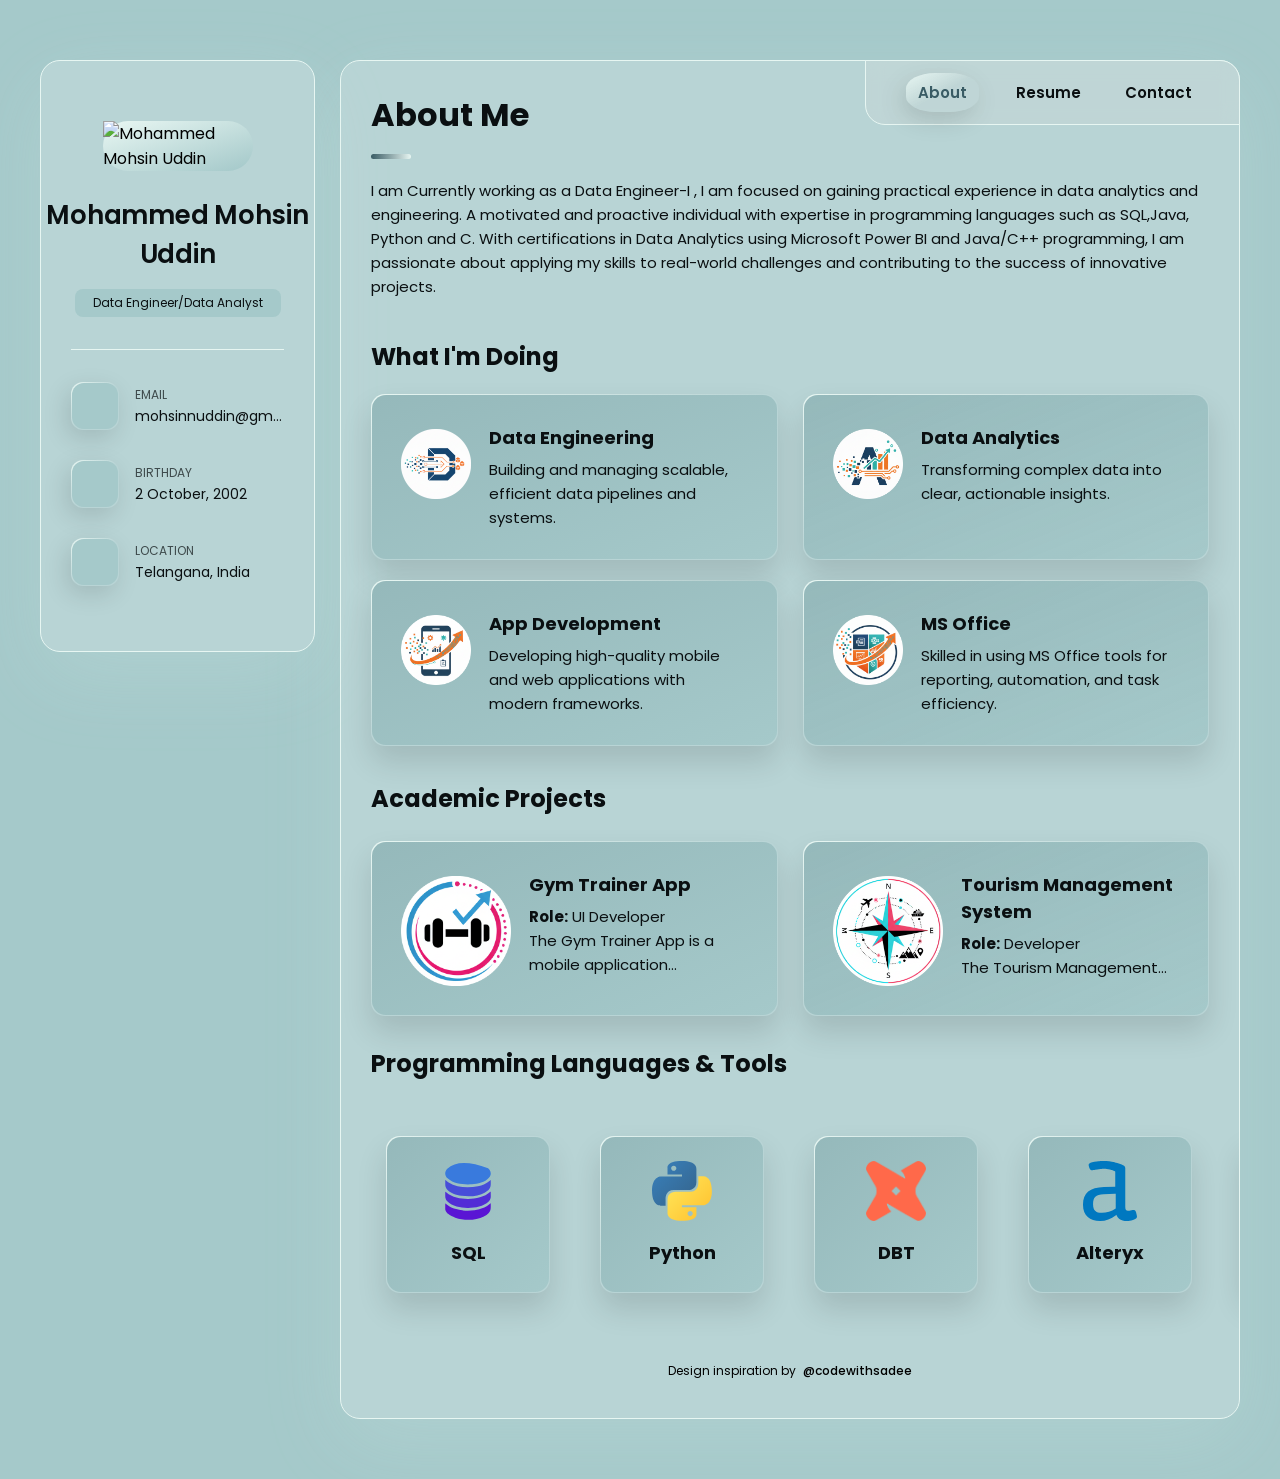
==== commit 0195d816: "Updated theme" ====
--- a/index.html
+++ b/index.html
@@ -380,7 +380,7 @@
   <ul class="programminglang-list has-scrollbar">
 
     <li class="programminglang-item" width="100%">
-      <a href="https://www.w3schools.com/sql/" target="_blank" class="service-item">
+      <a href="https://www.flaticon.com/free-icon/database_16765493?term=sql&page=2&position=21&origin=tag&related_id=16765493" target="_blank" class="service-item">
         <div class="service-icon-box" >
           <img src="./assets/images/prog lang SQL.svg" alt="SQL" >
         </div>
@@ -550,7 +550,7 @@
 
             <li class="timeline-item">
 
-              <h4 class="h4 timeline-item-title">Data Engineer Intern</h4>
+              <h4 class="h4 timeline-item-title">Data Engineer-I</h4>
 
               <span>May 2025 — Present</span>
 
--- a/assets/css/style.css
+++ b/assets/css/style.css
@@ -21,59 +21,21 @@
    * colors
    */
 
-  /* Cyberpunk (Bold) Palette */
-  --background: #1F1B24;
-  --accent: #FF0266;
-  --secondary-accent: #00E5FF;
-  --text-color: #FFFFFF;
-  --accent-filter: invert(30%) sepia(100%) saturate(10000%) hue-rotate(330deg) brightness(100%) contrast(100%);
-        
-
-  /* gradient */
-  --bg-gradient-onyx: linear-gradient(
-    to bottom right, 
-    #2a223a 3%, 
-    #1F1B24 97%
-  );
-  --bg-gradient-jet: linear-gradient(
-    to bottom right, 
-    rgba(0,229,255,0.15) 0%, 
-    rgba(31,27,36,0) 100%
-  ), #1F1B24;
-  --bg-gradient-yellow-1: linear-gradient(
-    to bottom right, 
-    #FF0266 0%, 
-    rgba(255,2,102,0) 50%
-  );
-  --bg-gradient-yellow-2: linear-gradient(
-    135deg, 
-    rgba(255,2,102,0.25) 0%, 
-    rgba(0,229,255,0) 59.86%
-  ), #1F1B24;
-  --border-gradient-onyx: linear-gradient(
-    to bottom right, 
-    #00E5FF 0%, 
-    rgba(0,229,255,0) 50%
-  );
-  --text-gradient-yellow: linear-gradient(
-    to right, 
-    #FF0266, 
-    #00E5FF
-  );
-
-  /* solid */
-  --jet: #00E5FF;
-  --onyx: #1F1B24;
-  --eerie-black-1: #1F1B24;
-  --eerie-black-2: #231c2e;
-  --smoky-black: #1F1B24;
-  --white-1: #FFFFFF;
-  --white-2: #FFFFFF;
-  --orange-yellow-crayola: #FF0266;
-  --vegas-gold: #00E5FF;
-  --light-gray: #FFFFFF;
-  --light-gray-70: rgba(255,255,255,0.7);
-  --bittersweet-shimmer: #FF0266;
+  /* Soft Blue & Lavender (Calm + Professional) Palette */
+  --primary: #A5C9CA;
+  --accent: #395B64;
+  --secondary: #E7F6F2;
+  --text: #0A0F11;
+  --text-muted: rgba(10,15,17,0.7);
+  --background: #A5C9CA;
+  --surface: #B8D4D5;
+
+  /* gradients */
+  --gradient-primary: linear-gradient(to bottom right, #E7F6F2 3%, #A5C9CA 97%);
+  --gradient-surface: linear-gradient(to bottom right, rgba(57,91,100,0.15) 0%, rgba(165,201,202,0) 100%), #A5C9CA;
+  --gradient-accent: linear-gradient(to bottom right, #395B64 0%, rgba(57,91,100,0) 50%);
+  --gradient-border: linear-gradient(to bottom right, #E7F6F2 0%, rgba(231,246,242,0) 50%);
+  --gradient-text: linear-gradient(to right, #395B64, #E7F6F2);
 
   /**
    * typography
@@ -93,20 +55,20 @@
   --fs-8: 11px;
 
   /* font-weight */
-  --fw-300: 300;
-  --fw-400: 400;
-  --fw-500: 500;
-  --fw-600: 600;
+  --fw-300: 400;
+  --fw-400: 500;
+  --fw-500: 600;
+  --fw-600: 700;
 
   /**
    * shadow
    */
   
-  --shadow-1: -4px 8px 24px rgba(0,229,255,0.15);
-  --shadow-2: 0 16px 30px rgba(255,2,102,0.15);
-  --shadow-3: 0 16px 40px rgba(0,229,255,0.15);
-  --shadow-4: 0 25px 50px rgba(255,2,102,0.10);
-  --shadow-5: 0 24px 80px rgba(0,229,255,0.15);
+  --shadow-1: -4px 8px 24px rgba(231,246,242,0.15);
+  --shadow-2: 0 16px 30px rgba(57,91,100,0.15);
+  --shadow-3: 0 16px 40px rgba(231,246,242,0.15);
+  --shadow-4: 0 25px 50px rgba(57,91,100,0.10);
+  --shadow-5: 0 24px 80px rgba(231,246,242,0.15);
 
   /**
    * transition
@@ -153,15 +115,15 @@
 }
 
 ::selection {
-  background: var(--orange-yellow-crayola);
-  color: var(--smoky-black);
-}
-
-:focus { outline-color: var(--orange-yellow-crayola); }
+  background: var(--accent);
+  color: var(--background);
+}
+
+:focus { outline-color: var(--accent); }
 
 html { font-family: var(--ff-poppins); }
 
-body { background: var(--smoky-black); }
+body { background: var(--background); }
 
 
 
@@ -173,8 +135,8 @@
 
 .sidebar,
 article {
-  background: var(--eerie-black-2);
-  border: 1px solid var(--jet);
+  background: var(--surface);
+  border: 1px solid var(--secondary);
   border-radius: 20px;
   padding: 15px;
   box-shadow: var(--shadow-1);
@@ -184,13 +146,13 @@
 .separator {
   width: 100%;
   height: 1px;
-  background: var(--jet);
+  background: var(--secondary);
   margin: 16px 0;
 }
 
 .icon-box {
   position: relative;
-  background: var(--border-gradient-onyx);
+  background: var(--gradient-border);
   width: 30px;
   height: 30px;
   border-radius: 8px;
@@ -198,7 +160,7 @@
   justify-content: center;
   align-items: center;
   font-size: 16px;
-  color: var(--orange-yellow-crayola);
+  color: var(--accent);
   box-shadow: var(--shadow-1);
   z-index: 1;
 }
@@ -207,7 +169,7 @@
   content: "";
   position: absolute;
   inset: 1px;
-  background: var(--eerie-black-1);
+  background: var(--background);
   border-radius: inherit;
   z-index: -1;
 }
@@ -230,7 +192,7 @@
 .h3,
 .h4,
 .h5 {
-  color: var(--white-2);
+  color: var(--text);
   text-transform: capitalize;
 }
 
@@ -257,7 +219,7 @@
   left: 0;
   width: 30px;
   height: 3px;
-  background: var(--text-gradient-yellow);
+  background: var(--gradient-text);
   border-radius: 3px;
 }
 
@@ -267,12 +229,12 @@
 }
 
 .has-scrollbar::-webkit-scrollbar-track {
-  background: var(--onyx);
+  background: var(--background);
   border-radius: 5px;
 }
 
 .has-scrollbar::-webkit-scrollbar-thumb {
-  background: var(--orange-yellow-crayola);
+  background: var(--accent);
   border-radius: 5px;
 }
 
@@ -280,7 +242,7 @@
 
 .content-card {
   position: relative;
-  background: var(--border-gradient-onyx);
+  background: var(--gradient-border);
   padding: 15px;
   padding-top: 45px;
   border-radius: 14px;
@@ -293,7 +255,7 @@
   content: "";
   position: absolute;
   inset: 1px;
-  background: var(--bg-gradient-jet);
+  background: var(--gradient-surface);
   border-radius: inherit;
   z-index: -1;
 }
@@ -338,12 +300,12 @@
 }
 
 .avatar-box {
-  background: var(--bg-gradient-onyx);
+  background: var(--gradient-primary);
   border-radius: 20px;
 }
 
 .info-content .name {
-  color: var(--white-2);
+  color: var(--text);
   font-size: var(--fs-3);
   font-weight: var(--fw-500);
   letter-spacing: -0.25px;
@@ -351,8 +313,8 @@
 }
 
 .info-content .title {
-  color: var(--white-1);
-  background: var(--onyx);
+  color: var(--text);
+  background: var(--background);
   font-size: var(--fs-8);
   font-weight: var(--fw-300);
   width: max-content;
@@ -366,8 +328,8 @@
   right: -15px;
   border-radius: 0 15px;
   font-size: 13px;
-  color: var(--orange-yellow-crayola);
-  background: var(--border-gradient-onyx);
+  color: var(--accent);
+  background: var(--gradient-border);
   padding: 10px;
   box-shadow: var(--shadow-2);
   transition: var(--transition-1);
@@ -379,16 +341,16 @@
   position: absolute;
   inset: 1px;
   border-radius: inherit;
-  background: var(--bg-gradient-jet);
+  background: var(--gradient-surface);
   transition: var(--transition-1);
   z-index: -1;
 }
 
 .info_more-btn:hover,
-.info_more-btn:focus { background: var(--bg-gradient-yellow-1); }
+.info_more-btn:focus { background: var(--gradient-accent); }
 
 .info_more-btn:hover::before,
-.info_more-btn:focus::before { background: var(--bg-gradient-yellow-2); }
+.info_more-btn:focus::before { background: var(--gradient-accent); }
 
 .info_more-btn span { display: none; }
 
@@ -422,14 +384,14 @@
 }
 
 .contact-title {
-  color: var(--light-gray-70);
+  color: var(--text-muted);
   font-size: var(--fs-8);
   text-transform: uppercase;
   margin-bottom: 2px;
 }
 
 .contact-info :is(.contact-link, time, address) {
-  color: var(--white-2);
+  color: var(--text);
   font-size: var(--fs-7);
 }
 
@@ -445,12 +407,12 @@
 }
 
 .social-item .social-link {
-  color: var(--light-gray-70);
+  color: var(--text-muted);
   font-size: 18px;
 }
 
 
-.social-item .social-link:hover { color: var(--light-gray); }
+.social-item .social-link:hover { color: var(--text); }
 
 
 
@@ -465,9 +427,9 @@
   bottom: 0;
   left: 0;
   width: 100%;
-  background: hsla(240, 1%, 17%, 0.75);
+  background: hsla(180, 20%, 80%, 0.75);
   backdrop-filter: blur(10px);
-  border: 1px solid var(--jet);
+  border: 1px solid var(--secondary);
   border-radius: 12px 12px 0 0;
   box-shadow: var(--shadow-2);
   z-index: 5;
@@ -482,16 +444,29 @@
 }
 
 .navbar-link {
-  color: var(--light-gray);
+  color: var(--text);
   font-size: var(--fs-8);
   padding: 20px 7px;
   transition: color var(--transition-1);
 }
 
 .navbar-link:hover,
-.navbar-link:focus { color: var(--light-gray-70); }
-
-.navbar-link.active { color: var(--orange-yellow-crayola); }
+.navbar-link:focus { 
+  color: var(--accent);
+  background: rgba(57,91,100,0.1);
+  border-radius: 40%;
+  padding: 6px 10px;
+  transition: var(--transition-1);
+}
+
+.navbar-link.active { 
+  color: var(--accent);
+  background: var(--gradient-border);
+  border-radius: 40%;
+  padding: 8px 12px;
+  font-weight: var(--fw-500);
+  box-shadow: var(--shadow-1);
+}
 
 
 
@@ -504,7 +479,7 @@
 .about .article-title { margin-bottom: 15px; }
 
 .about-text {
-  color: var(--light-gray);
+  color: var(--text);
   font-size: var(--fs-6);
   font-weight: var(--fw-300);
   line-height: 1.6;
@@ -530,7 +505,7 @@
 
 .service-item {
   position: relative;
-  background: var(--border-gradient-onyx);
+  background: var(--gradient-border);
   padding: 20px;
   border-radius: 14px;
   box-shadow: var(--shadow-2);
@@ -541,7 +516,7 @@
   content: "";
   position: absolute;
   inset: 1px;
-  background: var(--bg-gradient-jet);
+  background: var(--gradient-surface);
   border-radius: inherit;
   z-index: -1;
 }
@@ -555,9 +530,9 @@
 .service-item-title { margin-bottom: 7px; }
 
 .service-item-text {
-  color: var(--light-gray);
+  color: var(--text);
   font-size: var(--fs-6);
-  font-weight: var(--fw-3);
+  font-weight: var(--fw-300);
   line-height: 1.6;
 }
 
@@ -579,7 +554,7 @@
 
 .AcademicProjects-item {
   width: 100%;
-  background: var(--border-gradient-onyx);
+  background: var(--gradient-border);
   padding: 20px;
   border-radius: 14px;
   box-shadow: var(--shadow-2);
@@ -590,7 +565,7 @@
   content: "";
   position: absolute;
   inset: 1px;
-  background: var(--bg-gradient-jet);
+  background: var(--gradient-surface);
   border-radius: inherit;
   z-index: -1;
 }
@@ -615,7 +590,7 @@
 }
 
 .AcademicProjects-text {
-  color: var(--light-gray);
+  color: var(--text);
   font-size: var(--fs-6);
   font-weight: var(--fw-300);
   line-height: 1.6;
@@ -656,7 +631,7 @@
   left: 0;
   width: 100%;
   height: 100vh;
-  background: hsl(0, 0%, 5%);
+  background: hsl(0, 0%, 95%);
   opacity: 0;
   visibility: hidden;
   pointer-events: none;
@@ -671,11 +646,11 @@
 }
 
 .AcademicProjects-modal {
-  background: var(--eerie-black-2);
+  background: var(--surface);
   position: relative;
   padding: 15px;
   margin: 15px 12px;
-  border: 1px solid var(--jet);
+  border: 1px solid var(--secondary);
   border-radius: 14px;
   box-shadow: var(--shadow-5);
   transform: scale(1.2);
@@ -695,14 +670,14 @@
   position: absolute;
   top: 15px;
   right: 15px;
-  background: var(--onyx);
+  background: var(--background);
   border-radius: 8px;
   width: 32px;
   height: 32px;
   display: flex;
   justify-content: center;
   align-items: center;
-  color: var(--white-2);
+  color: var(--text);
   font-size: 18px;
   opacity: 0.7;
 }
@@ -731,13 +706,13 @@
 
 .modal-content modelsub {
   font-size: var(--fs-6);
-  color: var(--light-gray-70);
+  color: var(--text-muted);
   font-weight: var(--fw-300);
   margin-bottom: 10px;
 }
 
 .modal-content p {
-  color: var(--light-gray);
+  color: var(--text);
   font-size: var(--fs-6);
   font-weight: var(--fw-300);
   line-height: 1.6;
@@ -767,7 +742,7 @@
   flex-direction: column;
   align-items: center;
   text-align: center;
-  background: var(--border-gradient-onyx);
+  background: var(--gradient-border);
   border-radius: 14px;
   box-shadow: var(--shadow-2);
   padding: 20px;
@@ -780,6 +755,9 @@
 
 .programminglang-item img {
   width: 60px;
+  height: 60px;
+  object-fit: contain;
+  transition: var(--transition-1);
 }
 
 .programminglang { margin-bottom: 15px; }
@@ -804,10 +782,6 @@
   scroll-snap-align: start;
 }
 
-.programminglang-item img {
-  width: 40%;
-  transition: var(--transition-1);
-}
 
 .programminglang-item img:hover {
   transform: scale(1.05); /* Slight zoom effect on hover */
@@ -818,7 +792,9 @@
 }
 
 .programminglang-item .service-icon-box img {
-  width: 70px;
+  width: 60px;
+  height: 60px;
+  object-fit: contain;
   margin: auto;
 }
 
@@ -864,7 +840,7 @@
 }
 
 .timeline-list span {
-  color: var(--vegas-gold);
+  color: var(--accent);
   font-weight: var(--fw-400);
   line-height: 1.6;
 }
@@ -876,7 +852,7 @@
   left: -30px;
   width: 1px;
   height: calc(100% + 50px);
-  background: var(--jet);
+  background: var(--secondary);
 }
 
 .timeline-item::after {
@@ -886,13 +862,13 @@
   left: -33px;
   height: 6px;
   width: 6px;
-  background: var(--text-gradient-yellow);
+  background: var(--gradient-text);
   border-radius: 50%;
-  box-shadow: 0 0 0 4px var(--jet);
+  box-shadow: 0 0 0 4px var(--secondary);
 }
 
 .timeline-text {
-  color: var(--light-gray);
+  color: var(--text);
   font-weight: var(--fw-300);
   line-height: 1.6;
 }
@@ -919,13 +895,13 @@
 }
 
 .skill .title-wrapper data {
-  color: var(--light-gray);
+  color: var(--text);
   font-size: var(--fs-7);
   font-weight: var(--fw-300);
 }
 
 .skill-progress-bg {
-  background: var(--jet);
+  background: var(--secondary);
   width: 100%;
   height: 8px;
   border-radius: 10px;
@@ -958,14 +934,14 @@
 }
 
 .filter-select {
-  background: var(--eerie-black-2);
-  color: var(--light-gray);
+  background: var(--surface);
+  color: var(--text);
   display: flex;
   justify-content: space-between;
   align-items: center;
   width: 100%;
   padding: 12px 16px;
-  border: 1px solid var(--jet);
+  border: 1px solid var(--secondary);
   border-radius: 14px;
   font-size: var(--fs-6);
   font-weight: var(--fw-300);
@@ -974,12 +950,12 @@
 .filter-select.active .select-icon { transform: rotate(0.5turn); }
 
 .select-list {
-  background: var(--eerie-black-2);
+  background: var(--surface);
   position: absolute;
   top: calc(100% + 6px);
   width: 100%;
   padding: 6px;
-  border: 1px solid var(--jet);
+  border: 1px solid var(--secondary);
   border-radius: 14px;
   z-index: 2;
   opacity: 0;
@@ -995,8 +971,8 @@
 }
 
 .select-item button {
-  background: var(--eerie-black-2);
-  color: var(--light-gray);
+  background: var(--surface);
+  color: var(--text);
   font-size: var(--fs-6);
   font-weight: var(--fw-300);
   text-transform: capitalize;
@@ -1054,8 +1030,8 @@
 .project-item-icon-box {
   --scale: 0.8;
 
-  background: var(--jet);
-  color: var(--orange-yellow-crayola);
+  background: var(--secondary);
+  color: var(--accent);
   position: absolute;
   top: 50%;
   left: 50%;
@@ -1088,7 +1064,7 @@
 .project-category { margin-left: 10px; }
 
 .project-title {
-  color: var(--white-2);
+  color: var(--text);
   font-size: var(--fs-5);
   font-weight: var(--fw-400);
   text-transform: capitalize;
@@ -1096,7 +1072,7 @@
 }
 
 .project-category {
-  color: var(--light-gray-70);
+  color: var(--text-muted);
   font-size: var(--fs-6);
   font-weight: var(--fw-300);
 }
@@ -1119,7 +1095,7 @@
 
 .blog-post-item > a {
   position: relative;
-  background: var(--border-gradient-onyx);
+  background: var(--gradient-border);
   height: 100%;
   box-shadow: var(--shadow-4);
   border-radius: 16px;
@@ -1131,7 +1107,7 @@
   position: absolute;
   inset: 1px;
   border-radius: inherit;
-  background: var(--eerie-black-1);
+  background: var(--background);
   z-index: -1;
 }
 
@@ -1162,13 +1138,13 @@
 }
 
 .blog-meta :is(.blog-category, time) {
-  color: var(--light-gray-70);
+  color: var(--text-muted);
   font-size: var(--fs-6);
   font-weight: var(--fw-300);
 }
 
 .blog-meta .dot {
-  background: var(--light-gray-70);
+  background: var(--text-muted);
   width: 4px;
   height: 4px;
   border-radius: 4px;
@@ -1180,10 +1156,10 @@
   transition: var(--transition-1);
 }
 
-.blog-post-item > a:hover .blog-item-title { color: var(--orange-yellow-crayola); }
+.blog-post-item > a:hover .blog-item-title { color: var(--accent); }
 
 .blog-text {
-  color: var(--light-gray);
+  color: var(--text);
   font-size: var(--fs-6);
   font-weight: var(--fw-300);
   line-height: 1.6;
@@ -1203,7 +1179,7 @@
   width: 100%;
   border-radius: 16px;
   margin-bottom: 30px;
-  border: 1px solid var(--jet);
+  border: 1px solid var(--secondary);
   overflow: hidden;
 }
 
@@ -1213,7 +1189,7 @@
   width: 100%;
   height: 100%;
   border: none;
-  filter: grayscale(1) invert(1);
+  filter: grayscale(0.3) brightness(1.1) contrast(1.1);
 }
 
 .contact-form { margin-bottom: 10px; }
@@ -1228,18 +1204,18 @@
 }
 
 .form-input {
-  color: var(--white-2);
+  color: var(--text);
   font-size: var(--fs-6);
   font-weight: var(--fw-400);
   padding: 13px 20px;
-  border: 1px solid var(--jet);
+  border: 1px solid var(--secondary);
   border-radius: 14px;
   outline: none;
 }
 
 .form-input::placeholder { font-weight: var(--fw-500); }
 
-.form-input:focus { border-color: var(--orange-yellow-crayola); }
+.form-input:focus { border-color: var(--accent); }
 
 textarea.form-input {
   min-height: 100px;
@@ -1251,13 +1227,13 @@
 
 textarea.form-input::-webkit-resizer { display: none; }
 
-.form-input:focus:invalid { border-color: var(--bittersweet-shimmer); }
+.form-input:focus:invalid { border-color: var(--accent); }
 
 .form-btn {
   position: relative;
   width: 100%;
-  background: var(--border-gradient-onyx);
-  color: var(--white-2);
+  background: var(--gradient-border);
+  color: var(--text);
   display: flex;
   justify-content: center;
   align-items: center;
@@ -1276,7 +1252,7 @@
   content: "";
   position: absolute;
   inset: 1px;
-  background: var(--bg-gradient-jet);
+  background: var(--gradient-surface);
   border-radius: inherit;
   z-index: -1;
   transition: var(--transition-1);
@@ -1285,9 +1261,9 @@
 .form-btn ion-icon { font-size: 16px; }
 
 .form-btn:hover { 
-  background: var(--bg-gradient-yellow-1);
+  background: var(--gradient-accent);
   transform: translateY(-2px);
-  color: var(--white-2);
+  color: var(--text);
 }
 
 .form-btn:disabled {
@@ -1296,17 +1272,17 @@
 }
 
 .form-btn:disabled:hover { 
-  background: var(--border-gradient-onyx);
+  background: var(--gradient-border);
   transform: none;
 }
 
 .form-btn:disabled:hover::before { 
-  background: var(--bg-gradient-jet);
+  background: var(--gradient-surface);
 }
 
 .validation-message {
   display: none;
-  color: var(--bittersweet-shimmer);
+  color: var(--accent);
   font-size: var(--fs-8);
   margin-top: 5px;
   margin-bottom: 10px;
@@ -1317,7 +1293,7 @@
 }
 
 .form-input:invalid:not(:focus):not(:placeholder-shown) {
-  border-color: var(--bittersweet-shimmer);
+  border-color: var(--accent);
 }
 
 textarea.form-input:invalid:not(:focus):not(:placeholder-shown) + .validation-message {
@@ -1330,14 +1306,14 @@
   text-align: center;
   padding: 20px;
   margin-bottom: 20px;
-  background: var(--bg-gradient-jet);
+  background: var(--gradient-surface);
   border-radius: 14px;
-  border: 1px solid var(--jet);
+  border: 1px solid var(--secondary);
   display: none;
 }
 
 .success-message p {
-  color: var(--white-2);
+  color: var(--text);
   font-size: var(--fs-6);
   margin-top: 10px;
 }
@@ -1547,7 +1523,7 @@
   /* AcademicProjects */
 
   .AcademicProjects .service-item-textGT {
-    color: var(--light-gray);
+    color: var(--text);
     font-size: var(--fs-6);
     font-weight: var(--fw-300);
     line-height: 1.6;
@@ -1559,7 +1535,7 @@
   }
 
   .AcademicProjects .service-item-textTTMS {
-    color: var(--light-gray);
+    color: var(--text);
     font-size: var(--fs-6);
     font-weight: var(--fw-300);
     line-height: 1.6;
@@ -1709,8 +1685,8 @@
   display: inline-block;
   margin-top: 12px;
   padding: 10px 20px;
-  background: var(--border-gradient-onyx);
-  color: var(--white-2);
+  background: var(--gradient-border);
+  color: var(--text);
   text-decoration: none;
   border-radius: 14px;
   font-size: var(--fs-6);
@@ -1727,7 +1703,7 @@
   content: "";
   position: absolute;
   inset: 1px;
-  background: var(--bg-gradient-jet);
+  background: var(--gradient-surface);
   border-radius: inherit;
   z-index: -1;
   transition: var(--transition-1);
@@ -1736,9 +1712,9 @@
 .cert-button:hover,
 .projectview-button:hover,
 .portfolio-view-button:hover {
-  background: var(--bg-gradient-yellow-1);
+  background: var(--gradient-accent);
   transform: translateY(-2px);
-  color: var(--white-2);
+  color: var(--text);
 }
 
 /* Show button only in the modal */
@@ -1819,14 +1795,14 @@
   }
 
   .filter-item button {
-    color: var(--light-gray);
+    color: var(--text);
     font-size: var(--fs-5);
     transition: var(--transition-1);
   }
 
-  .filter-item button:hover { color: var(--light-gray-70); }
-
-  .filter-item button.active { color: var(--orange-yellow-crayola); }
+  .filter-item button:hover { color: var(--text-muted); }
+
+  .filter-item button.active { color: var(--accent); }
 
   /* portfolio and blog grid */
 
@@ -1857,7 +1833,7 @@
 
 @media (max-width: 768px) {
   .AcademicProjects .service-item-textGT {
-    color: var(--light-gray);
+    color: var(--text);
     font-size: var(--fs-6);
     font-weight: var(--fw-300);
     line-height: 1.6;
@@ -1882,7 +1858,7 @@
 }
 
   .AcademicProjects .service-item-textTTMS {
-    color: var(--light-gray);
+    color: var(--text);
     font-size: var(--fs-6);
     font-weight: var(--fw-300);
     line-height: 1.6;
@@ -2052,17 +2028,17 @@
 
   body::-webkit-scrollbar { width: 20px; }
 
-  body::-webkit-scrollbar-track { background: var(--smoky-black); }
+  body::-webkit-scrollbar-track { background: var(--background); }
 
   body::-webkit-scrollbar-thumb {
-    border: 5px solid var(--smoky-black);
-    background: hsla(0, 0%, 100%, 0.1);
+    border: 5px solid var(--background);
+    background: hsla(0, 0%, 0%, 0.1);
     border-radius: 20px;
-    box-shadow: inset 1px 1px 0 hsla(0, 0%, 100%, 0.11),
-                inset -1px -1px 0 hsla(0, 0%, 100%, 0.11);
-  }
-
-  body::-webkit-scrollbar-thumb:hover { background: hsla(0, 0%, 100%, 0.15); }
+    box-shadow: inset 1px 1px 0 hsla(0, 0%, 0%, 0.11),
+                inset -1px -1px 0 hsla(0, 0%, 0%, 0.11);
+  }
+
+  body::-webkit-scrollbar-thumb:hover { background: hsla(0, 0%, 0%, 0.15); }
 
   body::-webkit-scrollbar-button { height: 60px; }
 
@@ -2242,7 +2218,7 @@
   left: 0;
   width: 100%;
   height: 100vh;
-  background: hsl(0, 0%, 5%);
+  background: hsl(0, 0%, 95%);
   opacity: 0;
   visibility: hidden;
   pointer-events: none;
@@ -2257,11 +2233,11 @@
 }
 
 .portfolio-modal {
-  background: var(--eerie-black-2);
+  background: var(--surface);
   position: relative;
   padding: 15px;
   margin: 15px 12px;
-  border: 1px solid var(--jet);
+  border: 1px solid var(--secondary);
   border-radius: 14px;
   box-shadow: var(--shadow-5);
   transform: scale(1.2);
@@ -2298,14 +2274,14 @@
 }
 
 .portfolio-modal-content {
-  color: var(--light-gray);
+  color: var(--text);
   font-size: var(--fs-6);
   font-weight: var(--fw-300);
   line-height: 1.6;
 }
 
 .portfolio-modal-title {
-  color: var(--white-2);
+  color: var(--text);
   margin-bottom: 15px;
 }
 
@@ -2313,8 +2289,8 @@
   display: inline-block;
   margin-top: 12px;
   padding: 10px 20px;
-  background-color: var(--onyx);
-  color: var(--white-2);
+  background-color: var(--background);
+  color: var(--text);
   text-decoration: none;
   border-radius: 25px;
   font-weight: var(--fw-500);
@@ -2323,7 +2299,7 @@
 }
 
 .portfolio-view-button:hover {
-  background-color: var(--jet);
+  background-color: var(--secondary);
   transform: translateY(-2px);
 }
 
@@ -2373,8 +2349,8 @@
   align-items: center;
   gap: 10px;
   padding: 12px 24px;
-  background: var(--bg-gradient-onyx);
-  color: var(--white-2);
+  background: var(--gradient-primary);
+  color: var(--text);
   border-radius: 14px;
   font-size: var(--fs-6);
   font-weight: var(--fw-500);
@@ -2386,12 +2362,12 @@
 
 .download-btn:hover {
   transform: translateY(-2px);
-  background: var(--bg-gradient-yellow-1);
-  color: var(--white-2);
-  border-color: var(--white-2);
+  background: var(--gradient-accent);
+  color: var(--text);
+  border-color: var(--text);
 }
 
 .download-btn ion-icon {
   font-size: 20px;
-  color: var(--white-2);
-}
+  color: var(--text);
+}
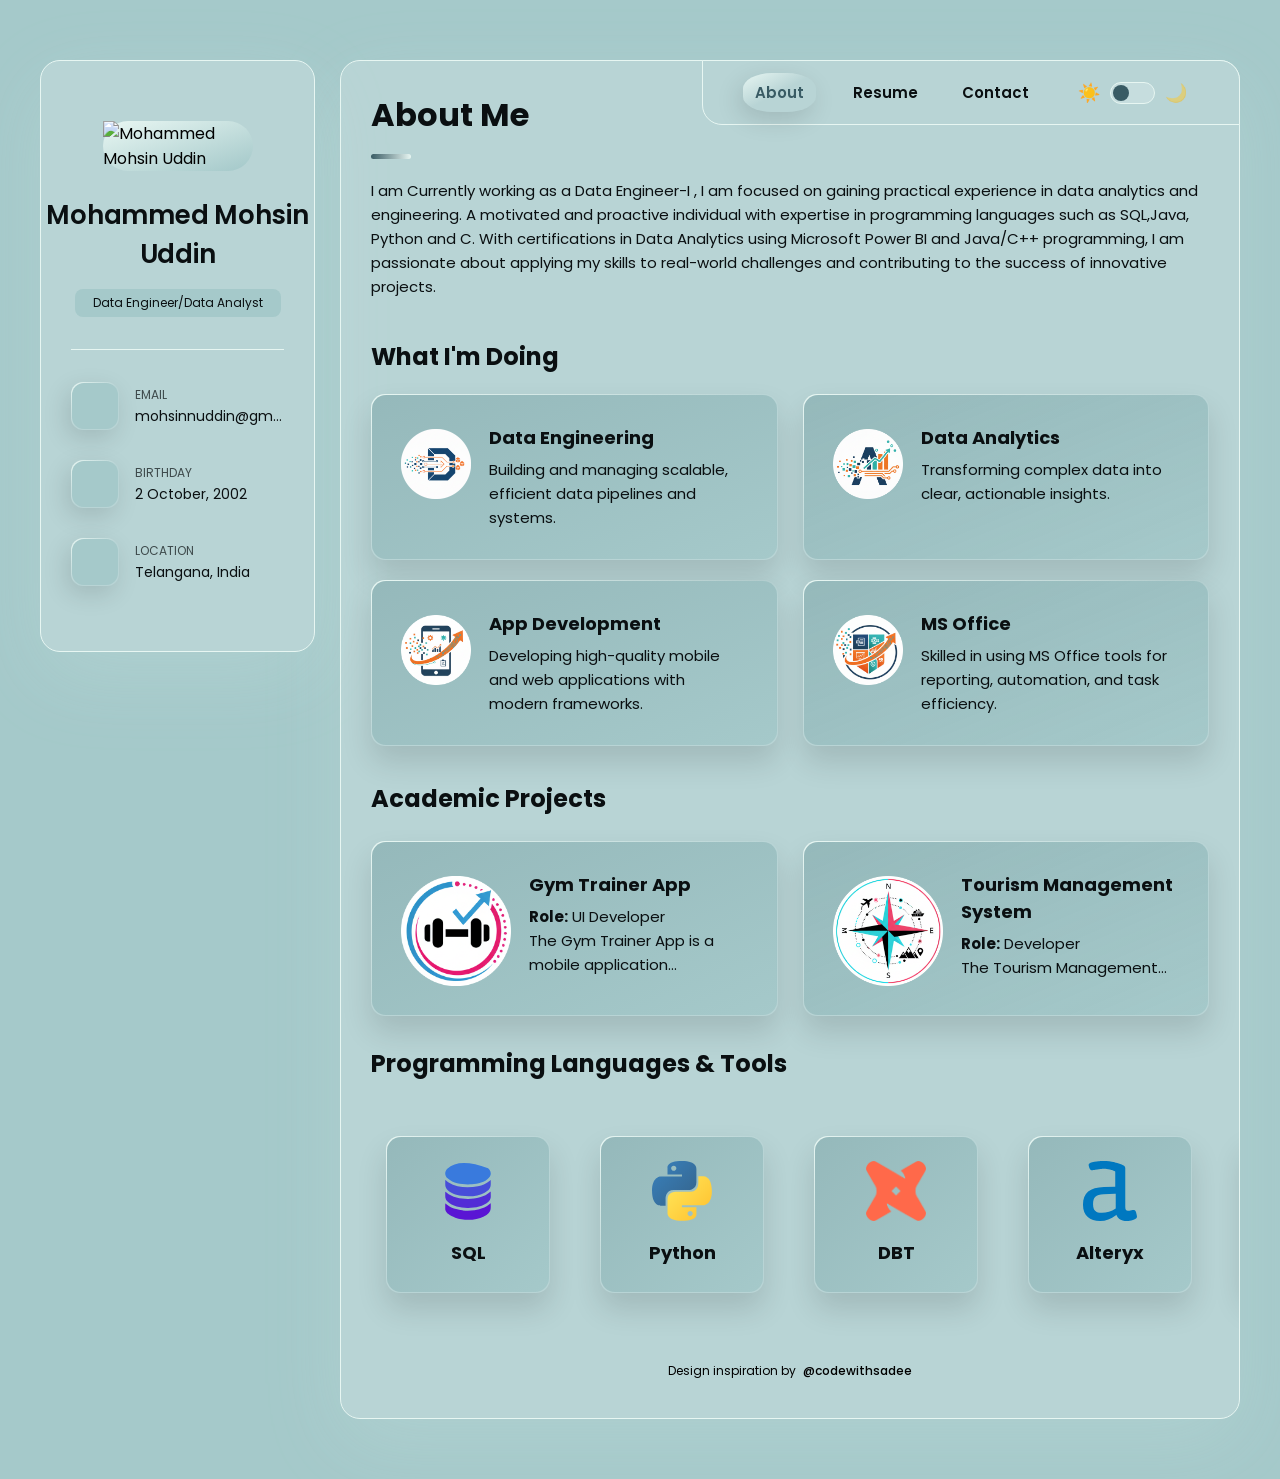
==== commit 2b3412c4: "Added light and dark theme" ====
--- a/index.html
+++ b/index.html
@@ -27,6 +27,8 @@
 
 <body>
 
+
+
   <!--
     - #MAIN
   -->
@@ -169,7 +171,16 @@
             <button class="navbar-link" data-nav-link>Contact</button>
           </li>
 
-          
+          <li class="navbar-item navbar-theme-toggle">
+            <div class="theme-toggle-navbar">
+              <span class="theme-icon sun-icon">☀️</span>
+              <label class="theme-toggle-label-navbar">
+                <input type="checkbox" class="theme-toggle-input-navbar" id="themeToggleNavbar">
+                <span class="theme-toggle-slider-navbar"></span>
+              </label>
+              <span class="theme-icon moon-icon">🌙</span>
+            </div>
+          </li>
 
         </ul>
 
--- a/assets/css/style.css
+++ b/assets/css/style.css
@@ -21,7 +21,7 @@
    * colors
    */
 
-  /* Soft Blue & Lavender (Calm + Professional) Palette */
+  /* Soft Blue & Lavender (Calm + Professional) Palette - Light Mode (Default) */
   --primary: #A5C9CA;
   --accent: #395B64;
   --secondary: #E7F6F2;
@@ -30,7 +30,7 @@
   --background: #A5C9CA;
   --surface: #B8D4D5;
 
-  /* gradients */
+  /* gradients - Light Mode */
   --gradient-primary: linear-gradient(to bottom right, #E7F6F2 3%, #A5C9CA 97%);
   --gradient-surface: linear-gradient(to bottom right, rgba(57,91,100,0.15) 0%, rgba(165,201,202,0) 100%), #A5C9CA;
   --gradient-accent: linear-gradient(to bottom right, #395B64 0%, rgba(57,91,100,0) 50%);
@@ -43,6 +43,22 @@
 
   /* font-family */
   --ff-poppins: 'Poppins', sans-serif;
+  
+  /* Dark Mode Colors - Will be applied when .dark-mode class is added to body */
+  --dark-primary: #1F1B24;
+  --dark-accent: #FF0266;
+  --dark-secondary: #00E5FF;
+  --dark-text: #FFFFFF;
+  --dark-text-muted: rgba(255,255,255,0.7);
+  --dark-background: #1F1B24;
+  --dark-surface: #2a223a;
+  
+  /* gradients - Dark Mode */
+  --dark-gradient-primary: linear-gradient(to bottom right, #2a223a 3%, #1F1B24 97%);
+  --dark-gradient-surface: linear-gradient(to bottom right, rgba(255,2,102,0.15) 0%, rgba(31,27,36,0) 100%), #1F1B24;
+  --dark-gradient-accent: linear-gradient(to bottom right, #FF0266 0%, rgba(255,2,102,0) 50%);
+  --dark-gradient-border: linear-gradient(to bottom right, #00E5FF 0%, rgba(0,229,255,0) 50%);
+  --dark-gradient-text: linear-gradient(to right, #FF0266, #00E5FF);
 
   /* font-size */
   --fs-1: 24px;
@@ -124,6 +140,90 @@
 html { font-family: var(--ff-poppins); }
 
 body { background: var(--background); }
+
+/* Dark Mode Styles */
+body.dark-mode {
+  --primary: var(--dark-primary);
+  --accent: var(--dark-accent);
+  --secondary: var(--dark-secondary);
+  --text: var(--dark-text);
+  --text-muted: var(--dark-text-muted);
+  --background: var(--dark-background);
+  --surface: var(--dark-surface);
+  --gradient-primary: var(--dark-gradient-primary);
+  --gradient-surface: var(--dark-gradient-surface);
+  --gradient-accent: var(--dark-gradient-accent);
+  --gradient-border: var(--dark-gradient-border);
+  --gradient-text: var(--dark-gradient-text);
+}
+
+/* Theme Toggle Switch */
+.theme-toggle {
+  position: fixed;
+  top: 20px;
+  right: 20px;
+  z-index: 999;
+  display: flex;
+  align-items: center;
+}
+
+.theme-toggle-label {
+  position: relative;
+  display: inline-block;
+  width: 60px;
+  height: 30px;
+  cursor: pointer;
+}
+
+.theme-toggle-input {
+  opacity: 0;
+  width: 0;
+  height: 0;
+}
+
+.theme-toggle-slider {
+  position: absolute;
+  top: 0;
+  left: 0;
+  right: 0;
+  bottom: 0;
+  background-color: var(--surface);
+  border: 1px solid var(--secondary);
+  transition: var(--transition-1);
+  border-radius: 30px;
+}
+
+.theme-toggle-slider:before {
+  position: absolute;
+  content: "";
+  height: 22px;
+  width: 22px;
+  left: 4px;
+  bottom: 3px;
+  background-color: var(--accent);
+  transition: var(--transition-1);
+  border-radius: 50%;
+}
+
+.theme-toggle-input:checked + .theme-toggle-slider {
+  background-color: var(--dark-surface);
+  border-color: var(--dark-secondary);
+}
+
+.theme-toggle-input:checked + .theme-toggle-slider:before {
+  transform: translateX(29px);
+  background-color: var(--dark-accent);
+}
+
+.theme-toggle-icon {
+  margin: 0 8px;
+  color: var(--text);
+  font-size: 18px;
+}
+
+body.dark-mode .theme-toggle-icon {
+  color: var(--dark-text);
+}
 
 
 
@@ -427,7 +527,7 @@
   bottom: 0;
   left: 0;
   width: 100%;
-  background: hsla(180, 20%, 80%, 0.75);
+  background: var(--surface);
   backdrop-filter: blur(10px);
   border: 1px solid var(--secondary);
   border-radius: 12px 12px 0 0;
@@ -441,6 +541,7 @@
   justify-content: center;
   align-items: center;
   padding: 0 10px;
+  flex: 1;
 }
 
 .navbar-link {
@@ -466,6 +567,102 @@
   padding: 8px 12px;
   font-weight: var(--fw-500);
   box-shadow: var(--shadow-1);
+}
+
+/* Theme Toggle in Navbar */
+.navbar-theme-toggle {
+  display: flex;
+  align-items: center;
+  justify-content: center;
+}
+
+.theme-toggle-navbar {
+  display: flex;
+  align-items: center;
+  gap: 8px;
+  padding: 10px 8px;
+}
+
+.theme-icon {
+  font-size: 16px;
+  opacity: 0.7;
+  transition: opacity var(--transition-1);
+}
+
+.theme-toggle-label-navbar {
+  position: relative;
+  display: inline-block;
+  width: 40px;
+  height: 20px;
+}
+
+.theme-toggle-input-navbar {
+  opacity: 0;
+  width: 0;
+  height: 0;
+}
+
+.theme-toggle-slider-navbar {
+  position: absolute;
+  cursor: pointer;
+  top: 0;
+  left: 0;
+  right: 0;
+  bottom: 0;
+  background-color: rgba(255, 255, 255, 0.2);
+  border: 1px solid var(--secondary);
+  transition: var(--transition-1);
+  border-radius: 20px;
+}
+
+.theme-toggle-slider-navbar:before {
+  position: absolute;
+  content: "";
+  height: 14px;
+  width: 14px;
+  left: 2px;
+  bottom: 2px;
+  background-color: var(--accent);
+  transition: var(--transition-1);
+  border-radius: 50%;
+}
+
+.theme-toggle-input-navbar:checked + .theme-toggle-slider-navbar {
+  background-color: var(--surface);
+  border-color: var(--accent);
+}
+
+.theme-toggle-input-navbar:checked + .theme-toggle-slider-navbar:before {
+  transform: translateX(20px);
+  background-color: var(--secondary);
+}
+
+/* Theme icon states */
+body:not(.dark-mode) .sun-icon {
+  opacity: 1;
+  color: var(--accent);
+}
+
+body:not(.dark-mode) .moon-icon {
+  opacity: 0.5;
+}
+
+body.dark-mode .sun-icon {
+  opacity: 0.5;
+}
+
+body.dark-mode .moon-icon {
+  opacity: 1;
+  color: var(--secondary);
+}
+
+/* Hover effects for theme toggle */
+.theme-toggle-navbar:hover .theme-icon {
+  opacity: 1;
+}
+
+.theme-toggle-navbar:hover .theme-toggle-slider-navbar {
+  box-shadow: 0 0 10px rgba(0, 229, 255, 0.3);
 }
 
 
@@ -1972,6 +2169,32 @@
   }
 
   .navbar-link { font-weight: var(--fw-500); }
+
+  /* Theme toggle desktop styles */
+  .theme-toggle-navbar {
+    padding: 15px 12px;
+    gap: 10px;
+  }
+
+  .theme-icon {
+    font-size: 18px;
+  }
+
+  .theme-toggle-label-navbar {
+    width: 45px;
+    height: 22px;
+  }
+
+  .theme-toggle-slider-navbar:before {
+    height: 16px;
+    width: 16px;
+    left: 2px;
+    bottom: 2px;
+  }
+
+  .theme-toggle-input-navbar:checked + .theme-toggle-slider-navbar:before {
+    transform: translateX(23px);
+  }
 
 
 
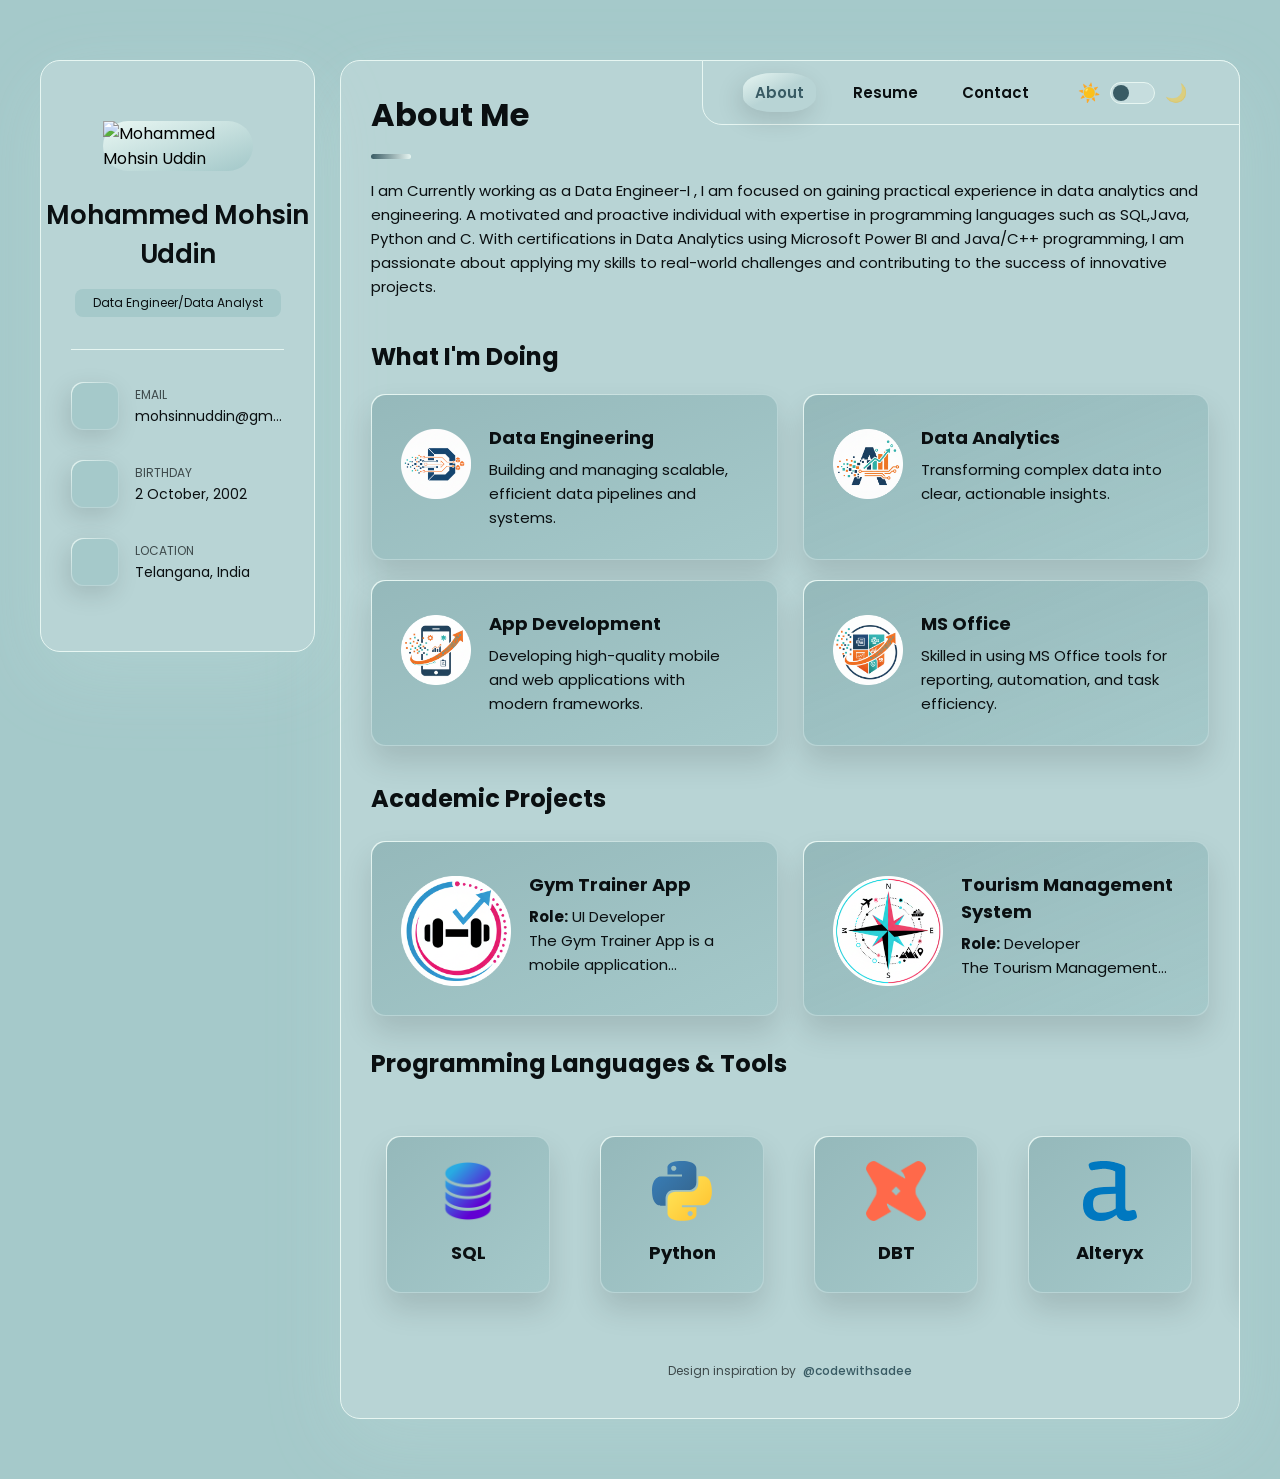
==== commit f76b0352: "Updated some theme fixes" ====
--- a/index.html
+++ b/index.html
@@ -459,9 +459,9 @@
   </ul>
 </section>
 <!-- Credit: codewithsadee -->
-<div style="text-align:center; margin: 1.5rem 0 0.5rem 0; font-size: 0.75rem; color: var(--light-gray-70); display: flex; justify-content: center; align-items: center; gap: 0.4em;">
+<div style="text-align:center; margin: 1.5rem 0 0.5rem 0; font-size: 0.75rem; color: var(--text-muted); display: flex; justify-content: center; align-items: center; gap: 0.4em;">
   <span>Design inspiration by</span>
-  <a href="https://github.com/codewithsadee" target="_blank" style="color: var(--orange-yellow-crayola); text-decoration: none; display: inline-flex; align-items: center; gap: 0.2em; font-weight: 500;">
+  <a href="https://github.com/codewithsadee" target="_blank" style="color: var(--accent); text-decoration: none; display: inline-flex; align-items: center; gap: 0.2em; font-weight: 500;">
     <ion-icon name="logo-github" style="font-size: 1.2em; vertical-align: middle;"></ion-icon>
     @codewithsadee
   </a>
--- a/assets/css/style.css
+++ b/assets/css/style.css
@@ -842,6 +842,11 @@
   pointer-events: all;
 }
 
+/* Dark mode overlay should be dark */
+body.dark-mode .overlay {
+  background: rgba(0, 0, 0, 0.7);
+}
+
 .AcademicProjects-modal {
   background: var(--surface);
   position: relative;
@@ -1389,6 +1394,11 @@
   filter: grayscale(0.3) brightness(1.1) contrast(1.1);
 }
 
+/* Dark mode: simulate dark map via CSS filters for embedded iframe */
+body.dark-mode .mapbox iframe {
+  filter: invert(1) hue-rotate(180deg) grayscale(0.2) brightness(0.9) contrast(1.05);
+}
+
 .contact-form { margin-bottom: 10px; }
 
 .form-title { margin-bottom: 20px; }
@@ -2040,19 +2050,20 @@
     -webkit-box-orient: vertical;
     overflow: hidden;
   }
-	
-.projectview-button {
-  display: inline-block;
-  margin-top: 12px;
-  padding: 10px 20px;
-  background-color: #111110; /* yellow */
-  color: white;
-  text-decoration: none;
-  border-radius: 25px; /* fully rounded */
-  font-weight: bold;
-  box-shadow: 0 4px 6px rgba(0, 0, 0, 0.1); /* subtle lift */
-  transition: background-color 0.3s ease, transform 0.2s ease;
-}
+
+  /* Ensure project view button matches theme on mobile */
+  .projectview-button {
+    display: inline-block;
+    margin-top: 12px;
+    padding: 10px 20px;
+    background: var(--gradient-primary);
+    color: var(--text);
+    text-decoration: none;
+    border-radius: 14px;
+    font-weight: var(--fw-500);
+    box-shadow: var(--shadow-2);
+    transition: var(--transition-1);
+  }
 
   .AcademicProjects .service-item-textTTMS {
     color: var(--text);
@@ -2455,6 +2466,11 @@
   pointer-events: all;
 }
 
+/* Dark mode overlay for portfolio modal */
+body.dark-mode .portfolio-modal-overlay {
+  background: rgba(0, 0, 0, 0.7);
+}
+
 .portfolio-modal {
   background: var(--surface);
   position: relative;
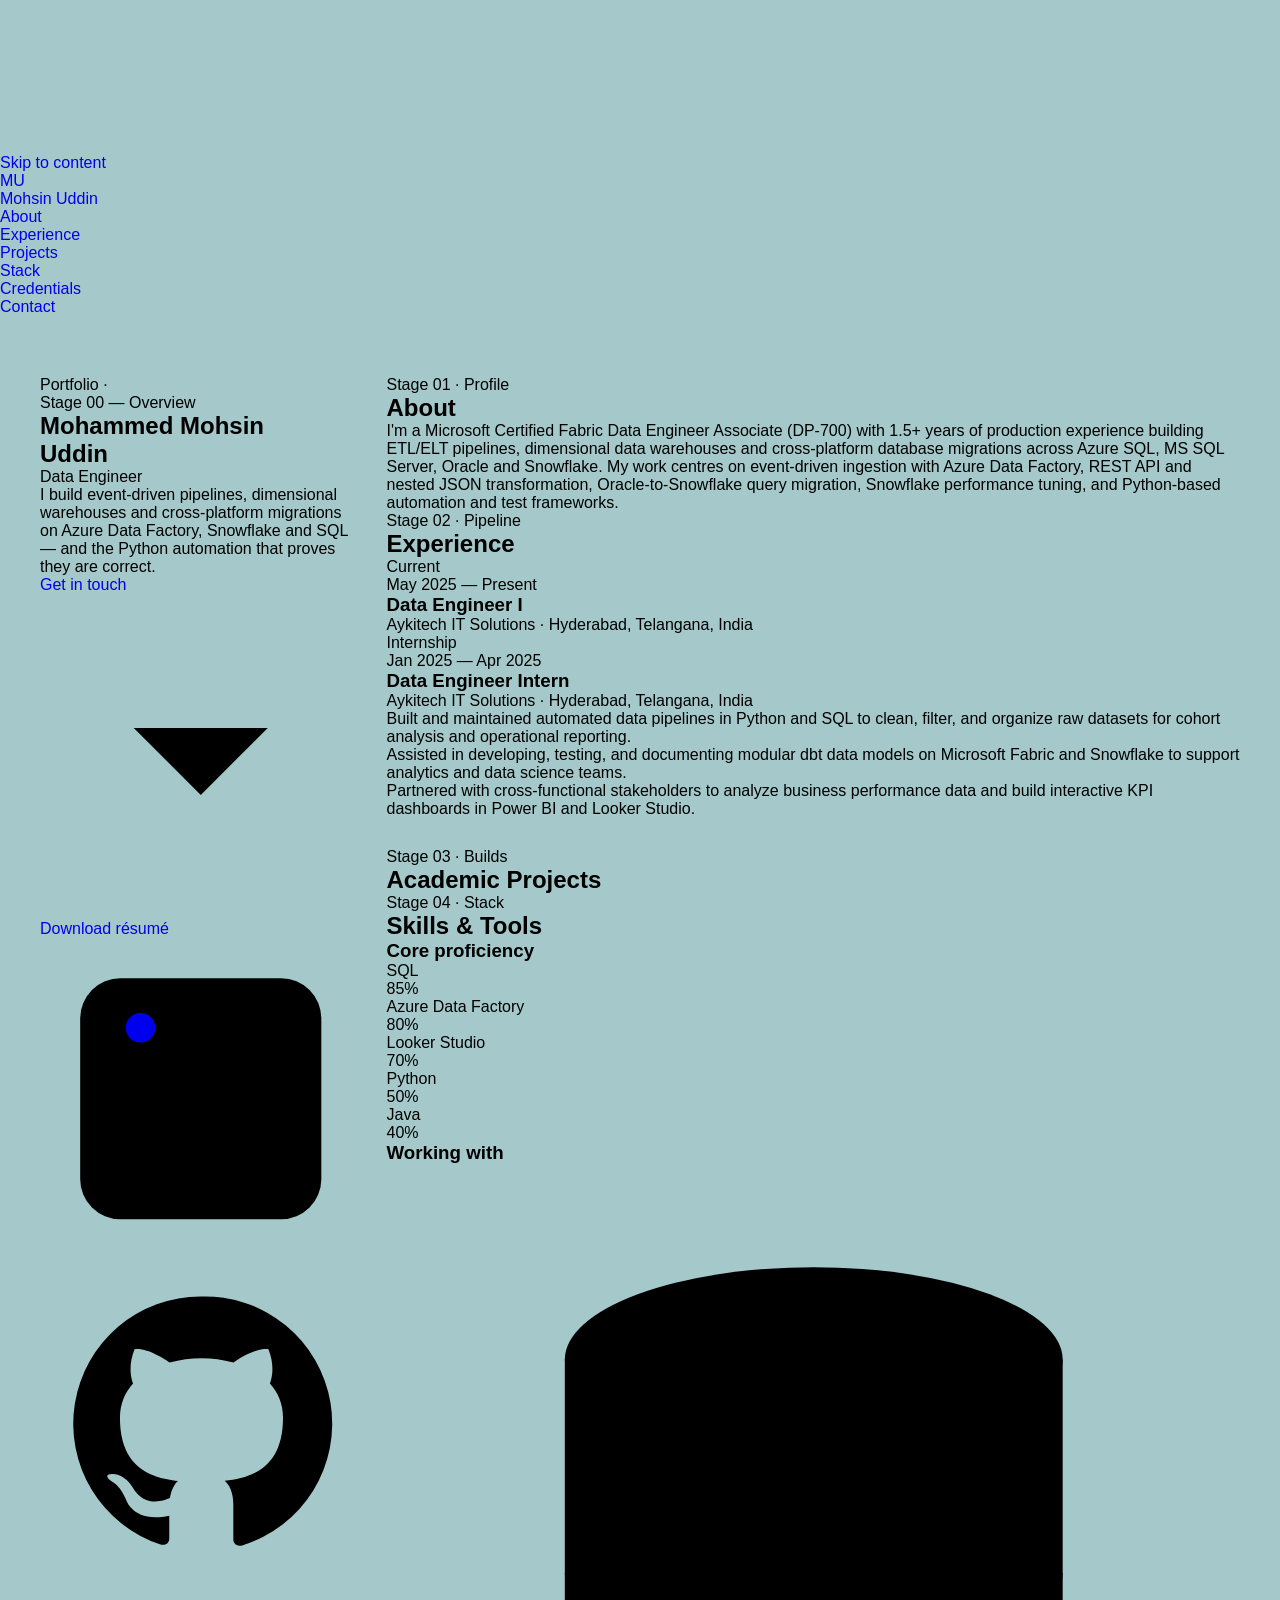
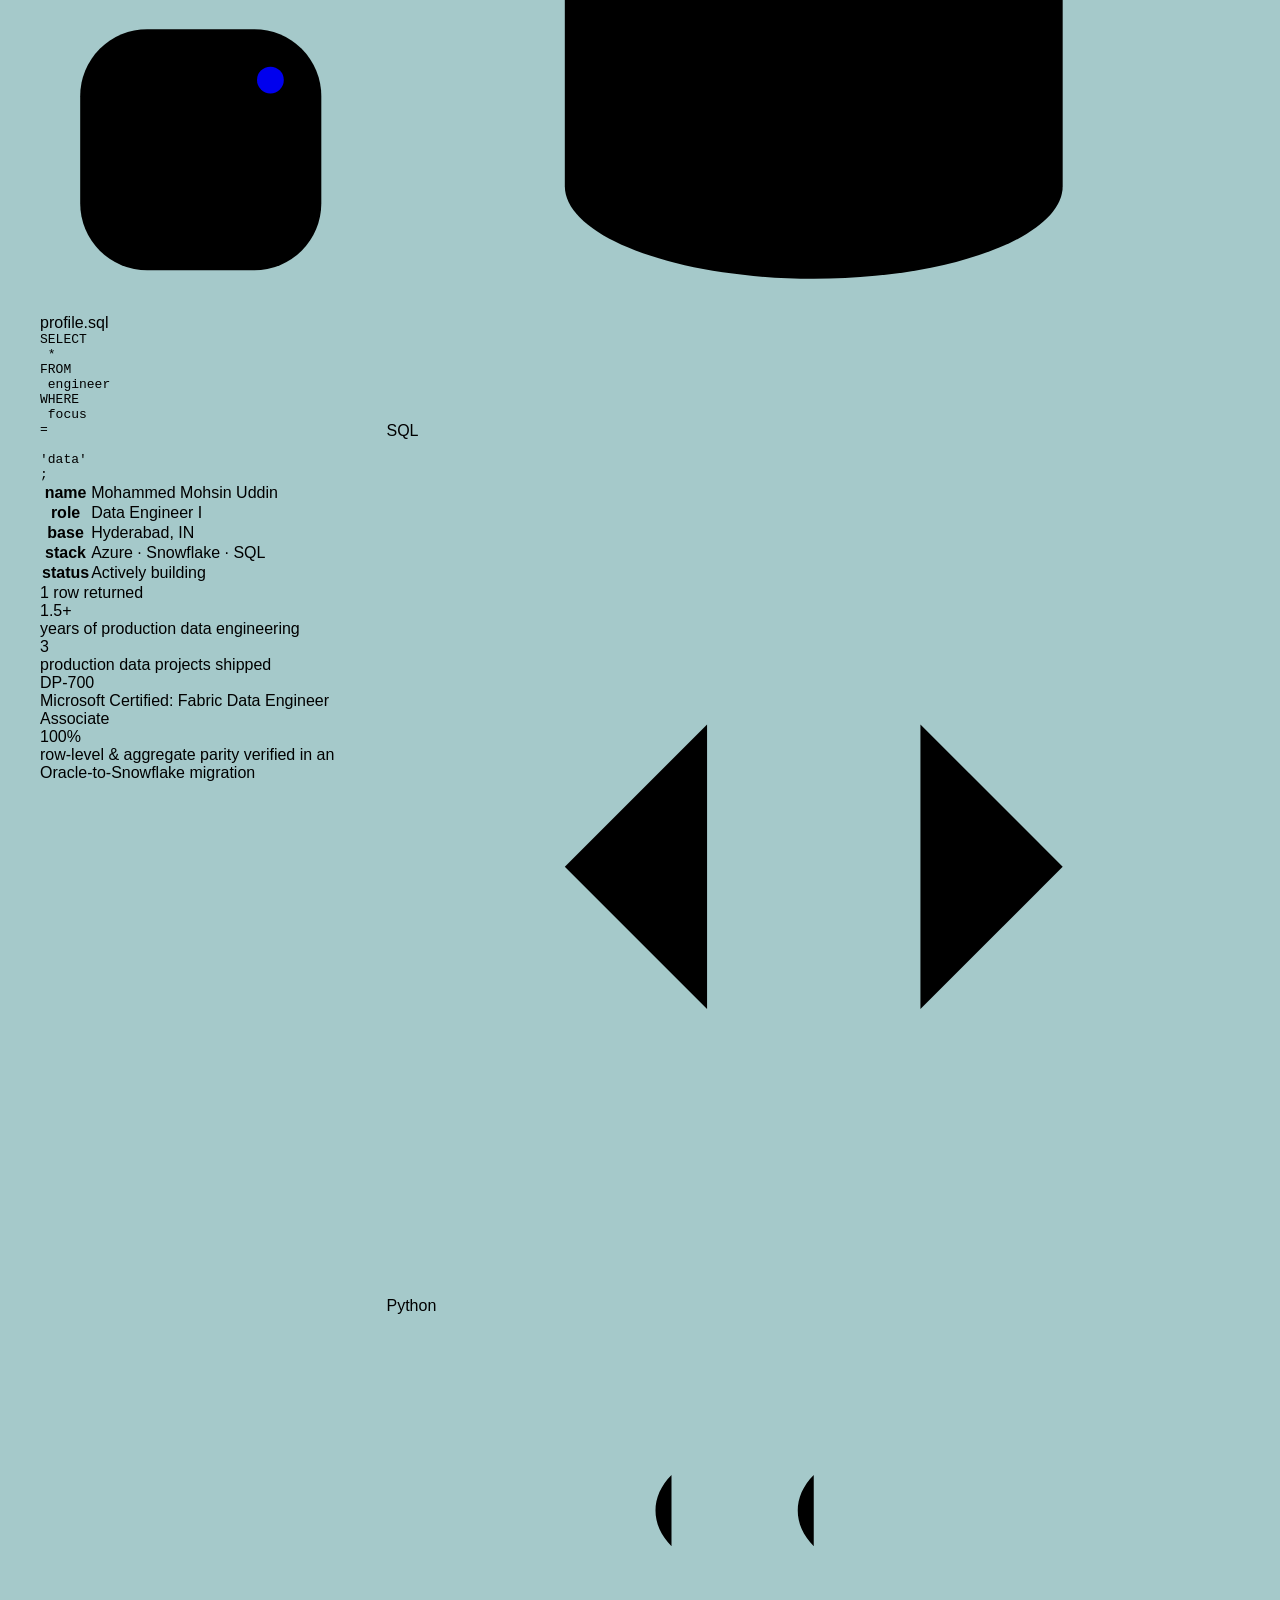
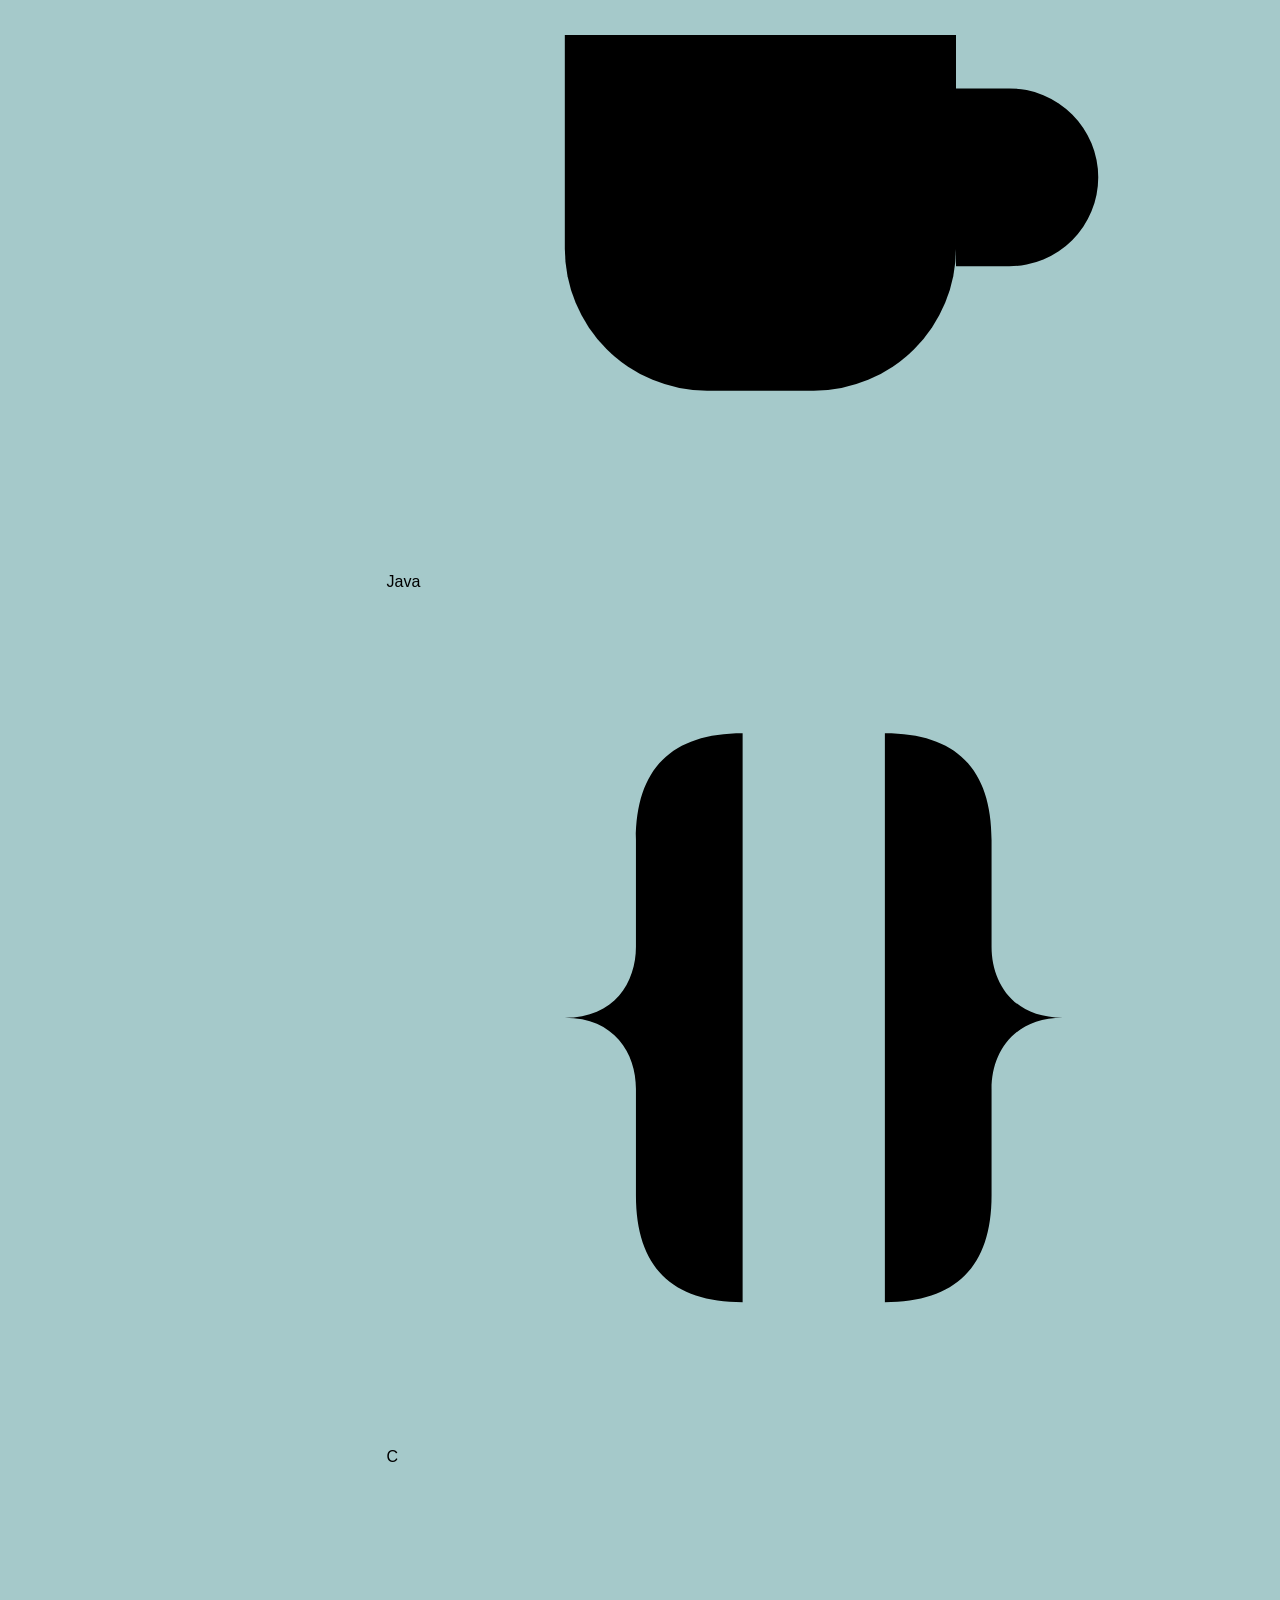
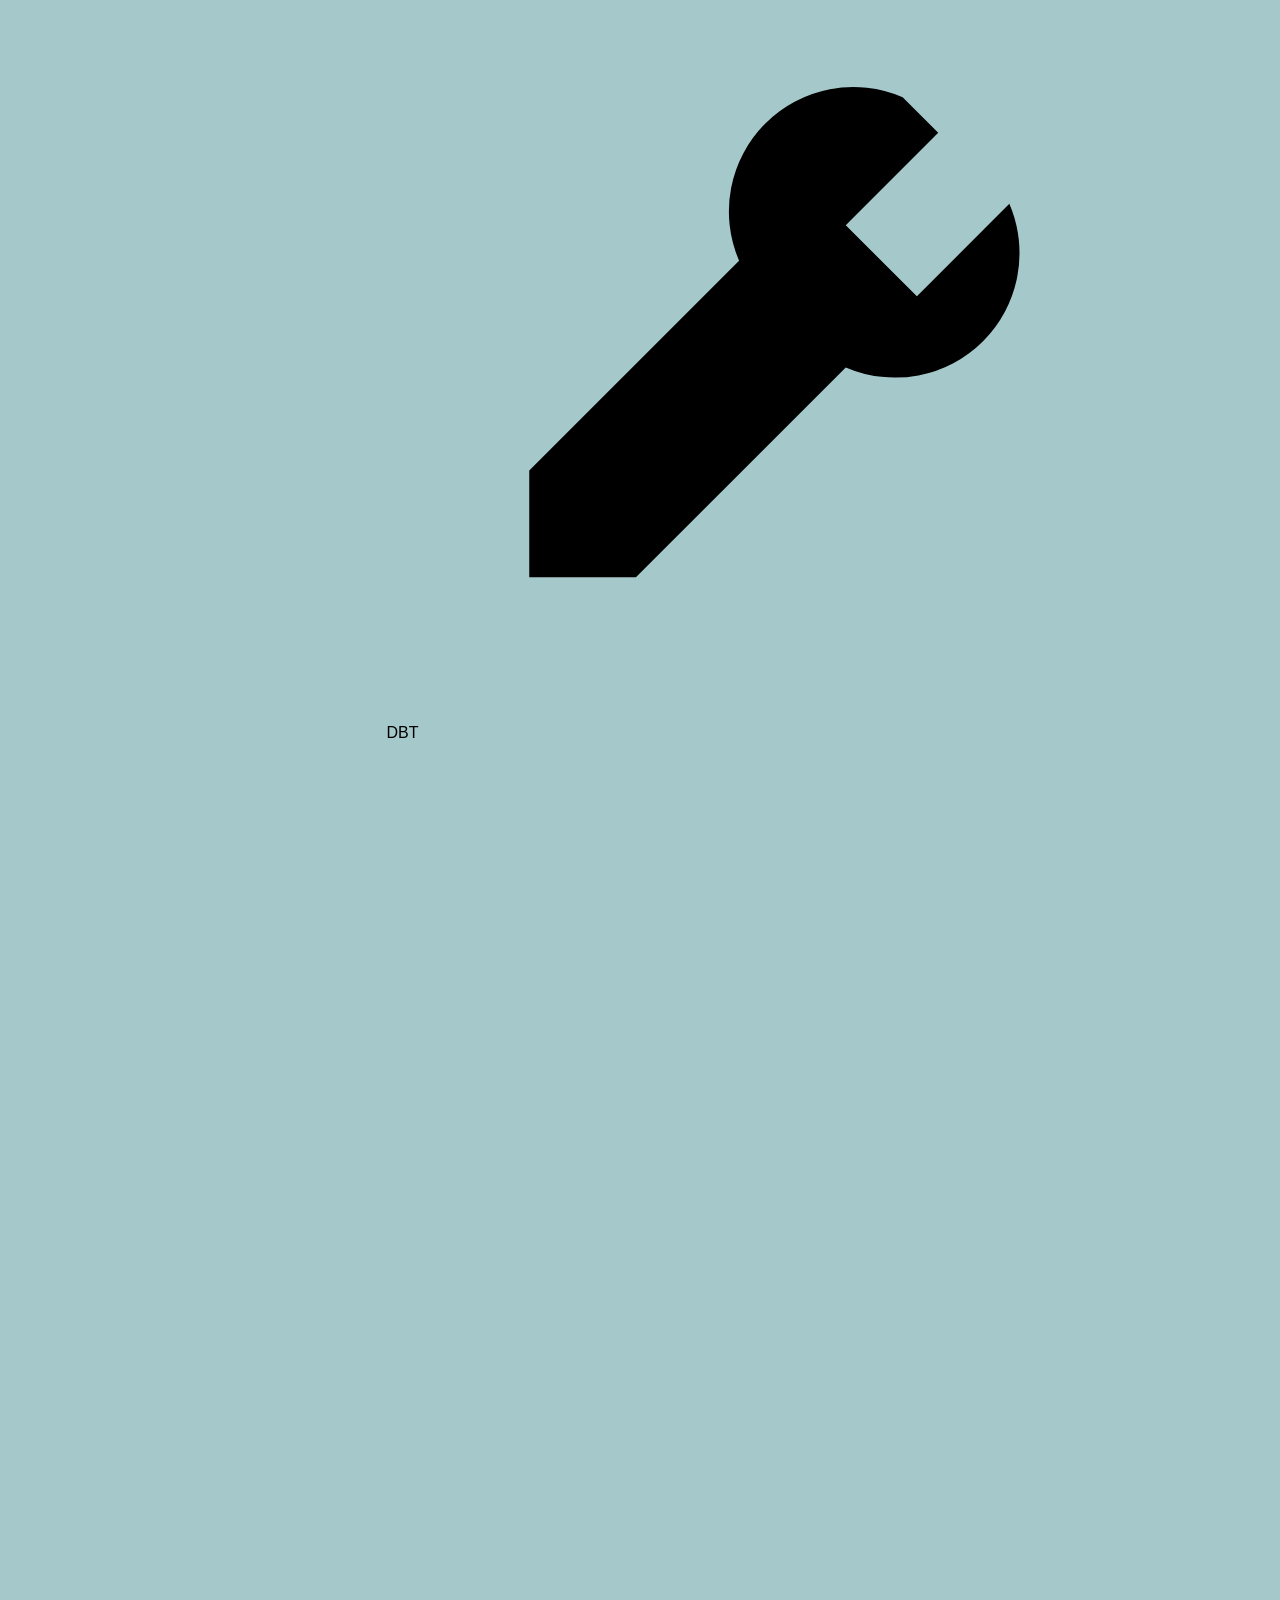
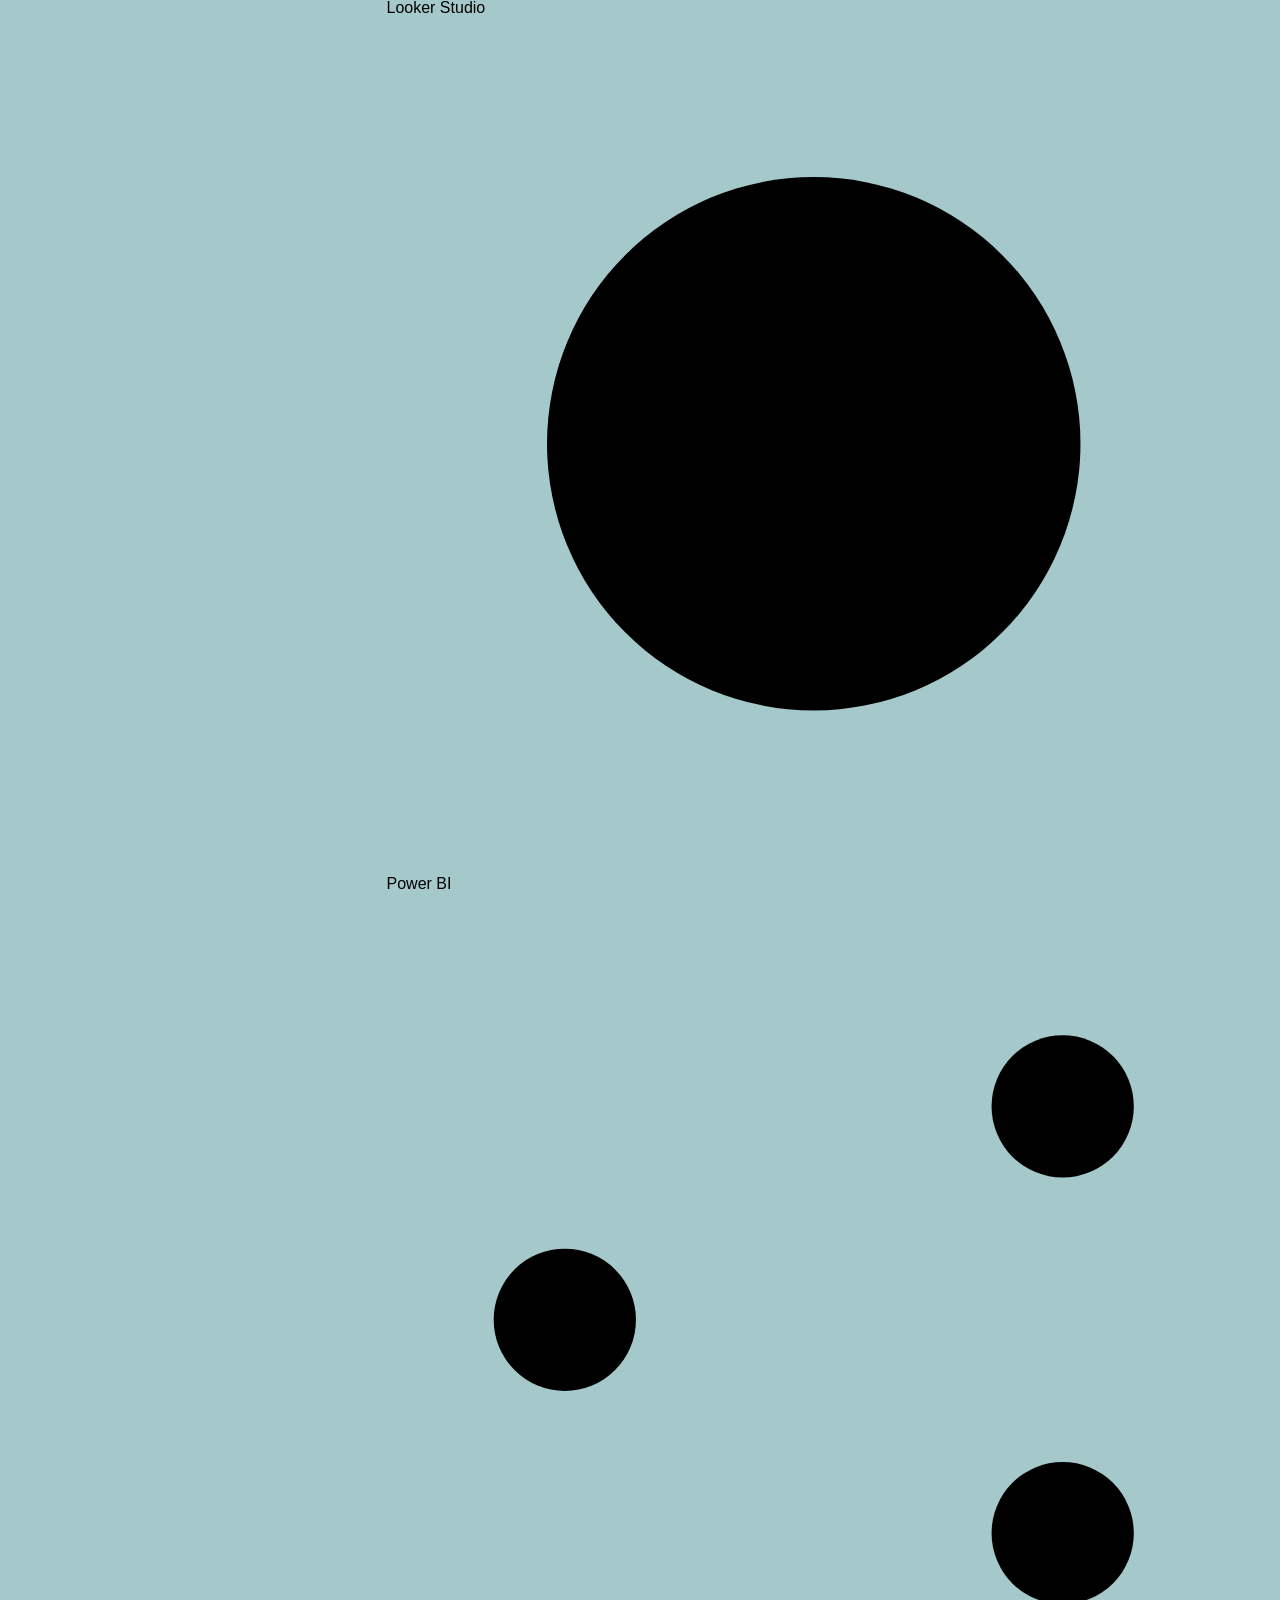
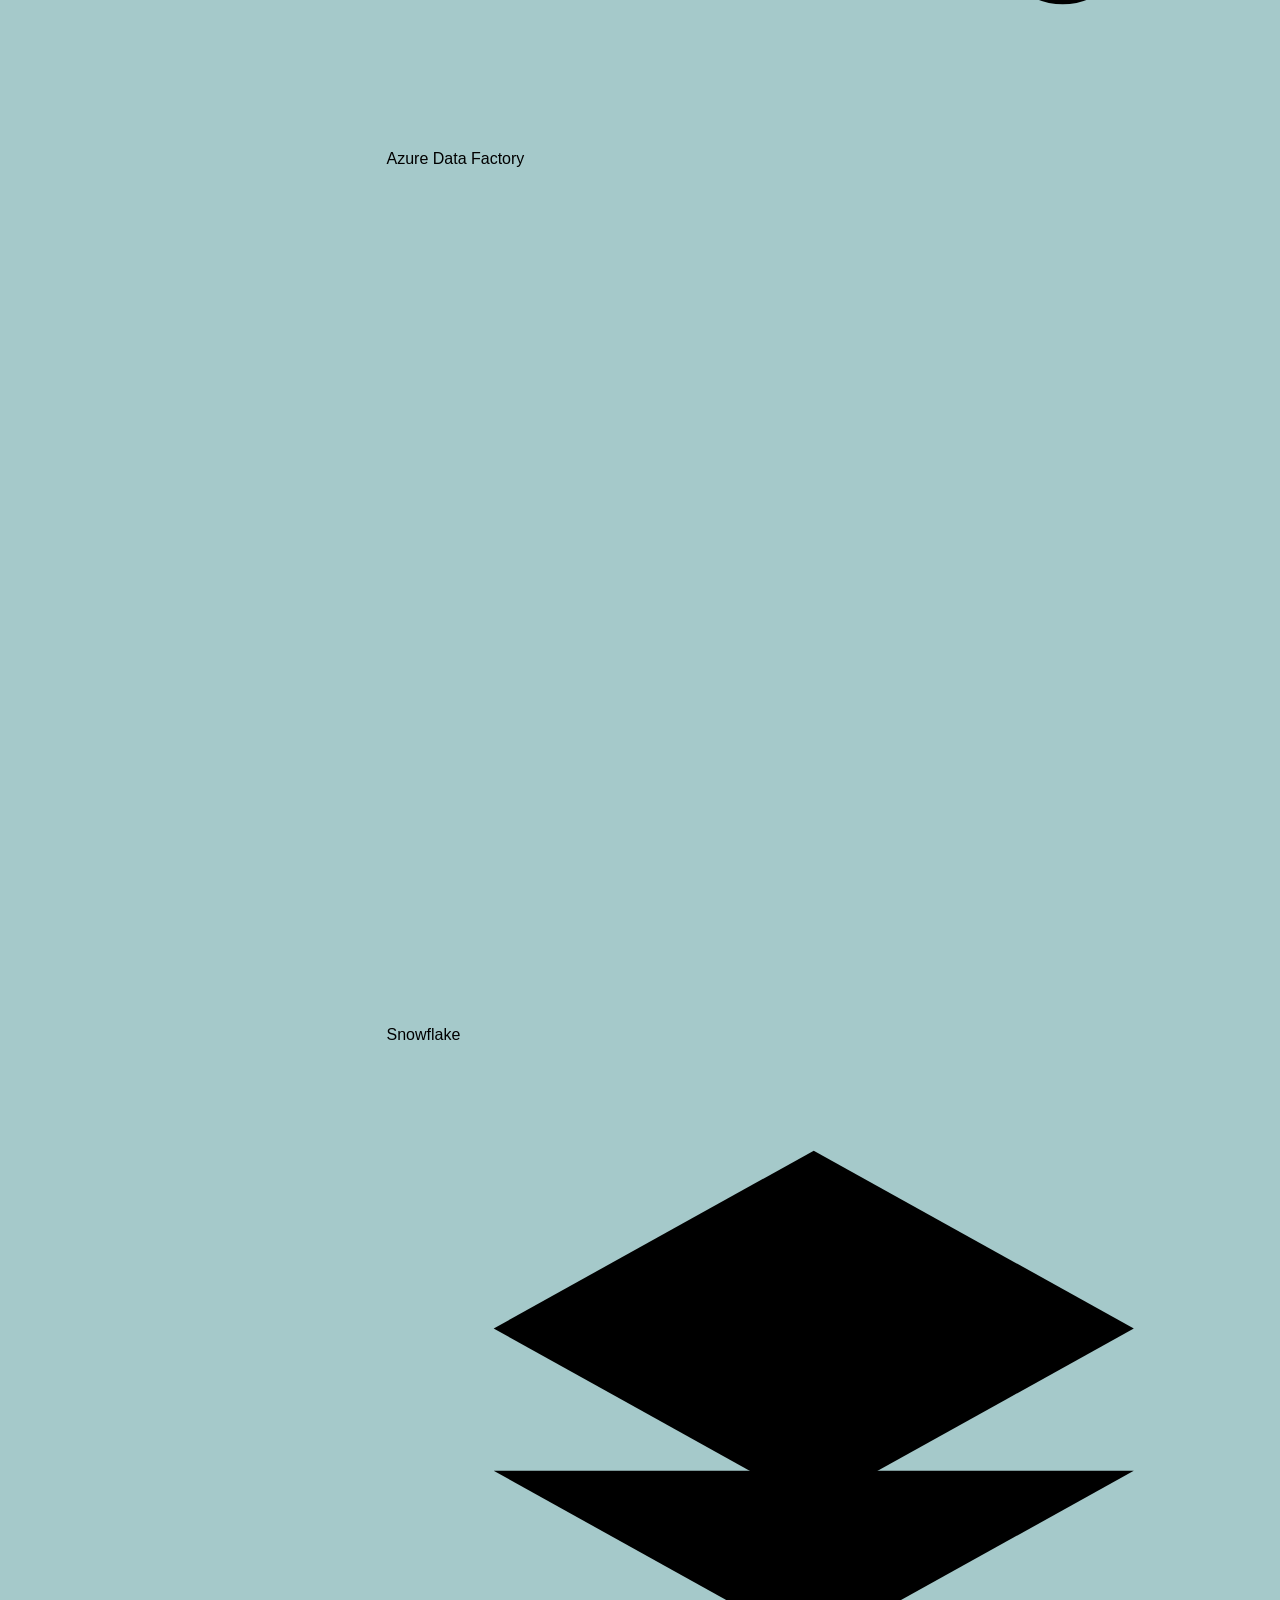
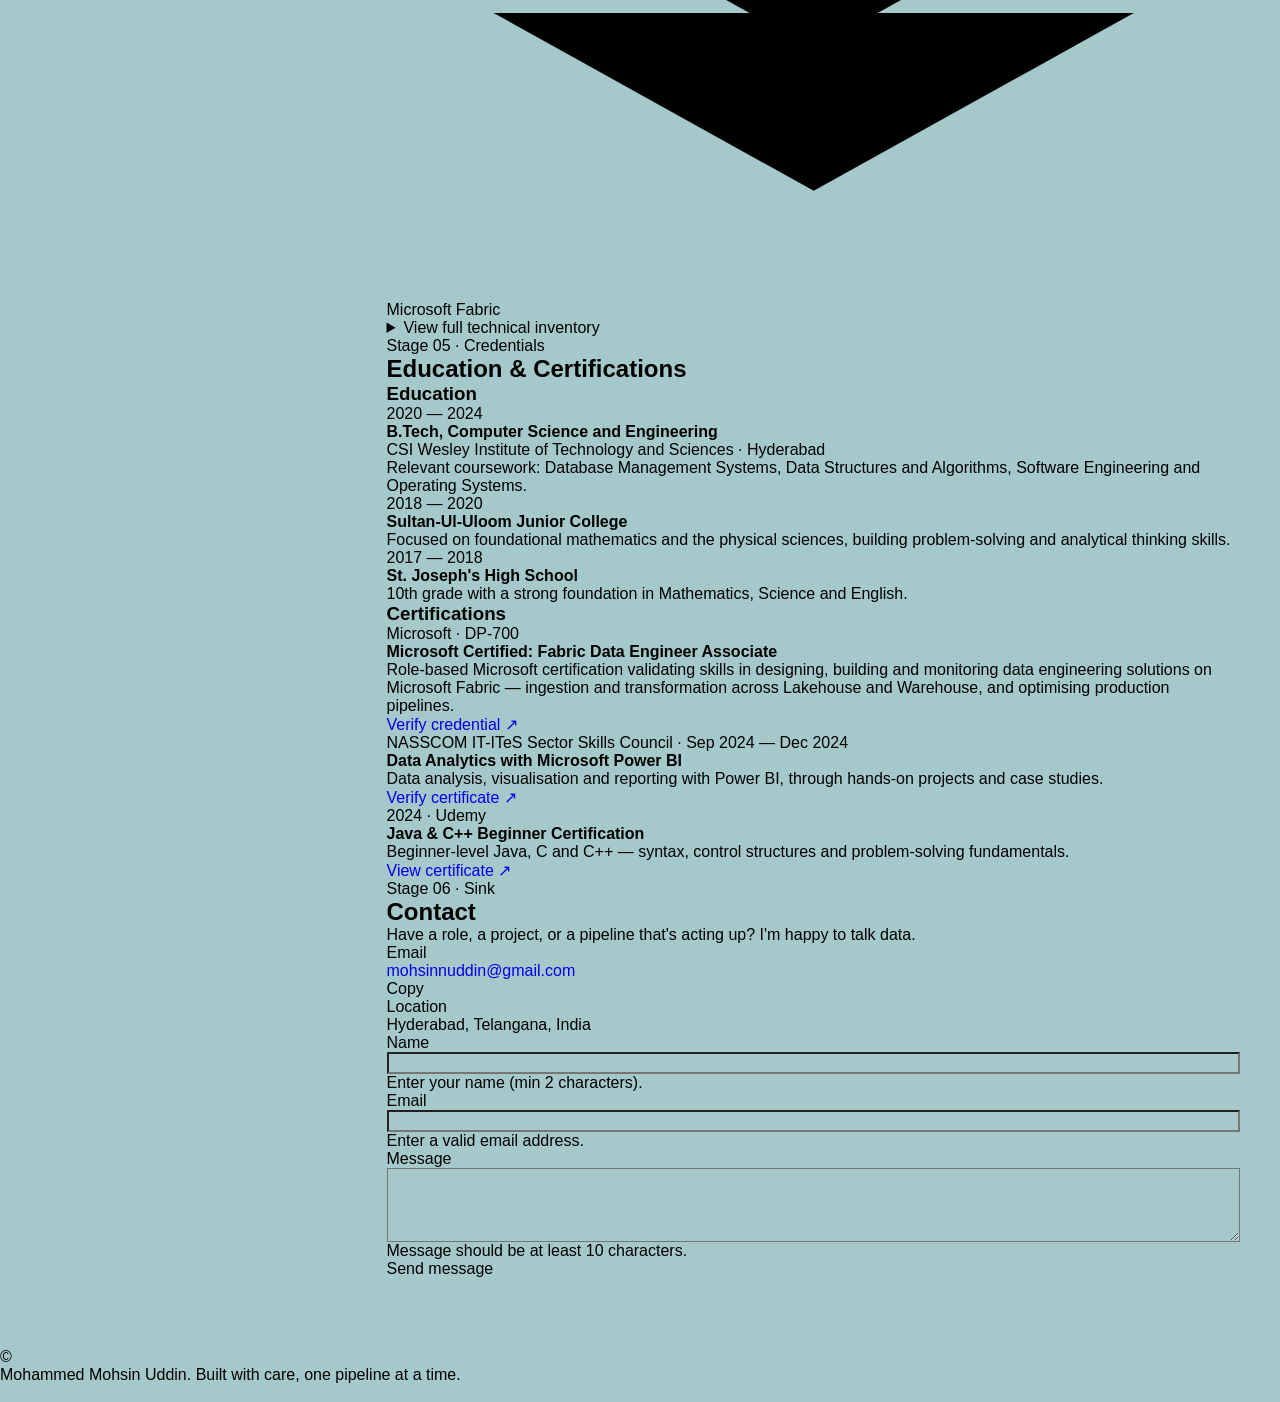
==== commit 5d544ba3: "updated index.html" ====
--- a/index.html
+++ b/index.html
@@ -1,886 +1,598 @@
-<!DOCTYPE html>
-<html lang="en">
-
+<!doctype html>
+<html lang="en" data-theme="light">
 <head>
-  <meta charset="UTF-8">
-  <meta http-equiv="X-UA-Compatible" content="IE=edge">
-  <meta name="viewport" content="width=device-width, initial-scale=1.0">
-  <title>Mohsin Portfolio</title>
-
-  <!--
-    - favicon
-  -->
-  <link rel="shortcut icon" href="./assets/images/logo.ico" type="image/x-icon">
-
-  <!--
-    - custom css link
-  -->
-  <link rel="stylesheet" href="./assets/css/style.css">
-
-  <!--
-    - google font link
-  -->
-  <link rel="preconnect" href="https://fonts.googleapis.com">
-  <link rel="preconnect" href="https://fonts.gstatic.com" crossorigin>
-  <link href="https://fonts.googleapis.com/css2?family=Poppins:wght@300;400;500;600&display=swap" rel="stylesheet">
+<meta charset="UTF-8" />
+<meta name="viewport" content="width=device-width, initial-scale=1.0" />
+<title>Mohammed Mohsin Uddin — Data Engineer</title>
+<meta name="description" content="Mohammed Mohsin Uddin — Microsoft Certified Fabric Data Engineer Associate (DP-700) building ETL/ELT pipelines, data warehouses and Oracle-to-Snowflake migrations with Azure Data Factory, Snowflake, SQL and Python." />
+<meta name="theme-color" content="#0F1613" />
+<meta name="author" content="Mohammed Mohsin Uddin" />
+<link rel="canonical" href="https://mohsinnuddin.github.io/Portfolio/" />
+
+<!-- Open Graph -->
+<meta property="og:title" content="Mohammed Mohsin Uddin — Data Engineer" />
+<meta property="og:description" content="Microsoft Certified Data Engineer (DP-700): ETL/ELT pipelines, data warehouses and Oracle-to-Snowflake migrations." />
+<meta property="og:type" content="website" />
+<meta property="og:url" content="https://mohsinnuddin.github.io/Portfolio/" />
+<meta property="og:image" content="https://mohsinnuddin.github.io/Portfolio/assets/images/og-image.png" />
+<meta property="og:image:width" content="1200" />
+<meta property="og:image:height" content="630" />
+
+<!-- Twitter card -->
+<meta name="twitter:card" content="summary_large_image" />
+<meta name="twitter:title" content="Mohammed Mohsin Uddin — Data Engineer" />
+<meta name="twitter:description" content="Microsoft Certified Data Engineer (DP-700): ETL/ELT pipelines, data warehouses and Oracle-to-Snowflake migrations." />
+<meta name="twitter:image" content="https://mohsinnuddin.github.io/Portfolio/assets/images/og-image.png" />
+
+<!-- Icons -->
+<link rel="icon" type="image/svg+xml" href="assets/images/favicon.svg" />
+<link rel="icon" type="image/png" sizes="32x32" href="assets/images/favicon-32.png" />
+<link rel="icon" type="image/png" sizes="16x16" href="assets/images/favicon-16.png" />
+<link rel="apple-touch-icon" sizes="180x180" href="assets/images/apple-touch-icon.png" />
+<link rel="manifest" href="site.webmanifest" />
+
+<link rel="preconnect" href="https://fonts.googleapis.com" />
+<link rel="preconnect" href="https://fonts.gstatic.com" crossorigin />
+<link href="https://fonts.googleapis.com/css2?family=Space+Grotesk:wght@500;600;700&family=IBM+Plex+Sans:wght@400;500;600&family=IBM+Plex+Mono:wght@400;500;600&display=swap" rel="stylesheet">
+
+<link rel="stylesheet" href="assets/css/style.css" />
+
+<!-- Structured data -->
+<script type="application/ld+json">
+{
+  "@context": "https://schema.org",
+  "@type": "Person",
+  "name": "Mohammed Mohsin Uddin",
+  "jobTitle": "Data Engineer",
+  "url": "https://mohsinnuddin.github.io/Portfolio/",
+  "email": "mailto:mohsinnuddin@gmail.com",
+  "address": {
+    "@type": "PostalAddress",
+    "addressLocality": "Hyderabad",
+    "addressRegion": "Telangana",
+    "addressCountry": "IN"
+  },
+  "sameAs": [
+    "https://www.linkedin.com/in/mohammed-mohsin-uddin-7830a9315/",
+    "https://www.github.com/Mohsinnuddin",
+    "https://www.instagram.com/mohsinnuddin"
+  ],
+  "worksFor": { "@type": "Organization", "name": "Aykitech IT Solutions" },
+  "hasCredential": { "@type": "EducationalOccupationalCredential", "name": "Microsoft Certified: Fabric Data Engineer Associate (DP-700)" },
+  "knowsAbout": ["SQL", "Snowflake", "Azure Data Factory", "Microsoft Fabric", "ETL/ELT", "Data Warehousing", "Oracle SQL", "MS SQL Server", "Python", "dbt", "Power BI", "Looker Studio"]
+}
+</script>
 </head>
-
 <body>
-
-
-
-  <!--
-    - #MAIN
-  -->
-
-  <main>
-
-    <!--
-      - #SIDEBAR
-    -->
-
-    <aside class="sidebar" data-sidebar>
-
-      <div class="sidebar-info">
-
-        <figure class="avatar-box">
-          <img src="./assets/images/my-avatar.png" alt="Mohammed Mohsin Uddin" width="40">
-        </figure>
-
-        <div class="info-content">
-          <h1 class="name" title="Mohammed Mohsin Uddin">Mohammed Mohsin<br>Uddin</h1>
-
-          <p class="title">Data Engineer/Data Analyst</p>
-        </div>
-
-        <button class="info_more-btn" data-sidebar-btn>
-          <span>Show Contacts</span>
-
-          <ion-icon name="chevron-down"></ion-icon>
-        </button>
-
-      </div>
-
-      <div class="sidebar-info_more">
-
-        <div class="separator"></div>
-
-        <ul class="contacts-list">
-
-          <li class="contact-item">
-
-            <div class="icon-box">
-              <ion-icon name="mail-outline"></ion-icon>
-            </div>
-
-            <div class="contact-info">
-              <p class="contact-title">Email</p>
-
-              <a href="mailto:mohsinnuddin@gmail.com" class="contact-link">mohsinnuddin@gmail.com</a>
-            </div>
-
-          </li>
-
-        
-
-          <li class="contact-item">
-
-            <div class="icon-box">
-              <ion-icon name="calendar-outline"></ion-icon>
-            </div>
-
-            <div class="contact-info">
-              <p class="contact-title">Birthday</p>
-
-              <time datetime="1982-06-23">2 October, 2002</time>
-            </div>
-
-          </li>
-
-          <li class="contact-item">
-
-            <div class="icon-box">
-              <ion-icon name="location-outline"></ion-icon>
-            </div>
-
-            <div class="contact-info">
-              <p class="contact-title">Location</p>
-
-              <address>Telangana, India</address>
-            </div>
-
-          </li>
-
+<canvas class="bg-canvas" id="bgCanvas" aria-hidden="true"></canvas>
+
+<a class="skip-link" href="#main">Skip to content</a>
+
+<header class="site-header" id="siteHeader">
+  <div class="wrap site-header__inner">
+    <a href="#top" class="brand" aria-label="Mohammed Mohsin Uddin — home">
+      <span class="brand__mark">MU</span>
+      <span class="brand__name">Mohsin&nbsp;Uddin</span>
+    </a>
+
+    <nav class="site-nav" id="siteNav" aria-label="Primary">
+      <a href="#about" data-nav>About</a>
+      <a href="#experience" data-nav>Experience</a>
+      <a href="#projects" data-nav>Projects</a>
+      <a href="#skills" data-nav>Stack</a>
+      <a href="#credentials" data-nav>Credentials</a>
+      <a href="#contact" data-nav>Contact</a>
+    </nav>
+
+    <div class="site-header__actions">
+      <button class="theme-toggle" id="themeToggle" type="button" aria-label="Toggle dark mode" aria-pressed="false">
+        <svg class="icon icon-sun" viewBox="0 0 24 24" aria-hidden="true"><circle cx="12" cy="12" r="4.2"/><g stroke-linecap="round"><line x1="12" y1="2.5" x2="12" y2="5.2"/><line x1="12" y1="18.8" x2="12" y2="21.5"/><line x1="2.5" y1="12" x2="5.2" y2="12"/><line x1="18.8" y1="12" x2="21.5" y2="12"/><line x1="5.1" y1="5.1" x2="7" y2="7"/><line x1="17" y1="17" x2="18.9" y2="18.9"/><line x1="18.9" y1="5.1" x2="17" y2="7"/><line x1="7" y1="17" x2="5.1" y2="18.9"/></g></svg>
+        <svg class="icon icon-moon" viewBox="0 0 24 24" aria-hidden="true"><path d="M20 14.5A8.5 8.5 0 1 1 9.5 4a7 7 0 0 0 10.5 10.5Z"/></svg>
+      </button>
+      <button class="nav-toggle" id="navToggle" type="button" aria-label="Open menu" aria-expanded="false" aria-controls="siteNav">
+        <span></span><span></span><span></span>
+      </button>
+    </div>
+  </div>
+</header>
+
+<main id="main">
+
+  <!-- ===================== HERO ===================== -->
+  <section class="hero" id="top">
+    <div class="wrap hero__inner">
+      <div class="hero__copy">
+        <p class="eyebrow">Portfolio · <span class="eyebrow-accent">Stage 00 — Overview</span></p>
+        <h1 class="hero__title">Mohammed Mohsin<br>Uddin</h1>
+        <p class="hero__role">Data&nbsp;Engineer</p>
+        <p class="hero__lede">
+          I build event-driven pipelines, dimensional warehouses and cross-platform
+          migrations on Azure Data Factory, Snowflake and SQL — and the Python
+          automation that proves they are correct.
+        </p>
+        <div class="hero__cta">
+          <a class="btn btn--primary" href="#contact">Get in touch</a>
+          <a class="btn btn--outline" href="assets/Mohsin_Uddin_Resume_Data_Engineer.pdf" download>
+            <svg class="icon" viewBox="0 0 24 24" aria-hidden="true"><path d="M12 3v12"/><path d="M7 10l5 5 5-5"/><path d="M4 19.5h16"/></svg>
+            Download résumé
+          </a>
+        </div>
+        <ul class="social-row" aria-label="Social links">
+          <li><a href="https://www.linkedin.com/in/mohammed-mohsin-uddin-7830a9315/" target="_blank" rel="noopener noreferrer" aria-label="LinkedIn">
+            <svg class="icon" viewBox="0 0 24 24" aria-hidden="true"><rect x="3" y="3" width="18" height="18" rx="3"/><line x1="7.5" y1="10" x2="7.5" y2="17"/><circle cx="7.5" cy="6.7" r="1.1" fill="currentColor" stroke="none"/><path d="M11.5 17v-4.2c0-1.6 1-2.6 2.4-2.6 1.4 0 2.1 1 2.1 2.6V17"/><line x1="11.5" y1="10" x2="11.5" y2="17"/></svg>
+          </a></li>
+          <li><a href="https://www.github.com/Mohsinnuddin" target="_blank" rel="noopener noreferrer" aria-label="GitHub">
+            <svg class="icon" viewBox="0 0 24 24" aria-hidden="true"><path d="M12 2.5a9.5 9.5 0 0 0-3 18.52c.48.1.65-.21.65-.46v-1.7c-2.64.58-3.2-1.13-3.2-1.13-.43-1.1-1.06-1.4-1.06-1.4-.87-.6.07-.58.07-.58.96.07 1.46 1 1.46 1 .85 1.47 2.24 1.04 2.78.8.09-.62.33-1.04.6-1.28-2.11-.24-4.33-1.06-4.33-4.72 0-1.04.37-1.9.98-2.56-.1-.24-.42-1.22.1-2.54 0 0 .8-.26 2.62 .98a9 9 0 0 1 4.77 0c1.82-1.24 2.62-.98 2.62-.98.52 1.32.2 2.3.1 2.54.61.66.98 1.52.98 2.56 0 3.67-2.23 4.47-4.35 4.71.34.3.64.87.64 1.76v2.6c0 .25.17.56.66.46A9.5 9.5 0 0 0 12 2.5Z"/></svg>
+          </a></li>
+          <li><a href="https://www.instagram.com/mohsinnuddin" target="_blank" rel="noopener noreferrer" aria-label="Instagram">
+            <svg class="icon" viewBox="0 0 24 24" aria-hidden="true"><rect x="3" y="3" width="18" height="18" rx="5"/><circle cx="12" cy="12" r="4"/><circle cx="17.2" cy="6.8" r="1" fill="currentColor" stroke="none"/></svg>
+          </a></li>
         </ul>
-
-        <div class="separator"></div>
-
-        <ul class="social-list">
-
-          <li class="social-item">
-            <a href="https://www.linkedin.com/in/mohammed-mohsin-uddin-7830a9315/" class="social-link" target="_blank">
-              <ion-icon name="logo-linkedin" style="filter: var(--accent-filter);"></ion-icon>
+      </div>
+
+      <div class="hero__visual" aria-hidden="false">
+        <div class="query-card" role="img" aria-label="Mock SQL query returning a summary of Mohammed Mohsin Uddin's profile">
+          <div class="query-card__bar">
+            <span class="dot dot--r"></span><span class="dot dot--y"></span><span class="dot dot--g"></span>
+            <span class="query-card__title">profile.sql</span>
+          </div>
+          <pre class="query-card__code"><code><span class="tok-kw">SELECT</span> * <span class="tok-kw">FROM</span> engineer
+<span class="tok-kw">WHERE</span> focus <span class="tok-op">=</span> <span class="tok-str">'data'</span>;</code></pre>
+          <table class="query-card__table">
+            <tbody>
+              <tr><th>name</th><td>Mohammed&nbsp;Mohsin&nbsp;Uddin</td></tr>
+              <tr><th>role</th><td>Data Engineer I</td></tr>
+              <tr><th>base</th><td>Hyderabad, IN</td></tr>
+              <tr><th>stack</th><td>Azure · Snowflake · SQL</td></tr>
+              <tr><th>status</th><td><span class="pulse-dot"></span>Actively&nbsp;building</td></tr>
+            </tbody>
+          </table>
+          <div class="query-card__foot">1 row returned</div>
+        </div>
+      </div>
+    </div>
+  <div class="wrap">
+    <ul class="stat-strip" aria-label="Highlights">
+      <li class="stat"><span class="stat__value">1.5+</span><span class="stat__label">years of production data engineering</span></li>
+      <li class="stat"><span class="stat__value">3</span><span class="stat__label">production data projects shipped</span></li>
+      <li class="stat"><span class="stat__value">DP-700</span><span class="stat__label">Microsoft Certified: Fabric Data Engineer Associate</span></li>
+      <li class="stat"><span class="stat__value">100%</span><span class="stat__label">row-level &amp; aggregate parity verified in an Oracle-to-Snowflake migration</span></li>
+    </ul>
+  </div>
+  </section>
+
+  <div class="pipeline" id="pipeline">
+    <div class="pipeline__rail" aria-hidden="true">
+      <div class="pipeline__rail-fill" id="railFill"></div>
+    </div>
+
+    <!-- ===================== ABOUT ===================== -->
+    <section class="stage" id="about" data-stage>
+      <div class="wrap">
+        <header class="stage__head">
+          <span class="stage-node" aria-hidden="true"></span>
+          <p class="stage-tag">Stage 01 · Profile</p>
+          <h2 class="stage-title">About</h2>
+        </header>
+
+        <div class="stage__body about__grid">
+          <p class="about__lede">
+            I'm a Microsoft Certified Fabric Data Engineer Associate (DP-700)
+            with 1.5+ years of production experience building ETL/ELT pipelines,
+            dimensional data warehouses and cross-platform database migrations
+            across Azure SQL, MS SQL Server, Oracle and Snowflake. My work centres
+            on event-driven ingestion with Azure Data Factory, REST API and nested
+            JSON transformation, Oracle-to-Snowflake query migration, Snowflake
+            performance tuning, and Python-based automation and test frameworks.
+          </p>
+
+          <div class="about__cards">
+            <article class="mini-card">
+              <span class="mini-card__icon" aria-hidden="true">
+                <svg class="icon" viewBox="0 0 24 24"><circle cx="5" cy="12" r="2"/><circle cx="19" cy="6" r="2"/><circle cx="19" cy="18" r="2"/><path d="M7 12h4M11 12l4.5-4.5M11 12l4.5 4.5"/></svg>
+              </span>
+              <h3>Pipelines &amp; Orchestration</h3>
+              <p>Event-driven and scheduled Azure Data Factory pipelines for file and REST API ingestion.</p>
+            </article>
+            <article class="mini-card">
+              <span class="mini-card__icon" aria-hidden="true">
+                <svg class="icon" viewBox="0 0 24 24"><path d="M12 3 3 8l9 5 9-5-9-5Z"/><path d="M3 12l9 5 9-5"/><path d="M3 16l9 5 9-5"/></svg>
+              </span>
+              <h3>Warehousing &amp; Modeling</h3>
+              <p>Staging layers and star-schema fact and dimension tables built for enterprise reporting.</p>
+            </article>
+            <article class="mini-card">
+              <span class="mini-card__icon" aria-hidden="true">
+                <svg class="icon" viewBox="0 0 24 24"><path d="M4 8h13l-3-3"/><path d="M20 16H7l3 3"/></svg>
+              </span>
+              <h3>Migration &amp; Optimisation</h3>
+              <p>Oracle-to-Snowflake query migration and Query Profile-driven performance tuning.</p>
+            </article>
+            <article class="mini-card">
+              <span class="mini-card__icon" aria-hidden="true">
+                <svg class="icon" viewBox="0 0 24 24"><circle cx="12" cy="12" r="8"/><path d="m8.5 12 2.5 2.5 4.5-5"/></svg>
+              </span>
+              <h3>Automation &amp; Testing</h3>
+              <p>Python and Selenium test frameworks, validation rules and reconciliation checks.</p>
+            </article>
+          </div>
+        </div>
+      </div>
+    </section>
+
+    <!-- ===================== EXPERIENCE ===================== -->
+    <section class="stage" id="experience" data-stage>
+      <div class="wrap">
+        <header class="stage__head">
+          <span class="stage-node" aria-hidden="true"></span>
+          <p class="stage-tag">Stage 02 · Pipeline</p>
+          <h2 class="stage-title">Experience</h2>
+        </header>
+
+        <div class="stage__body">
+          <ol class="timeline">
+            <li class="timeline__item">
+              <div class="timeline__meta">
+                <span class="timeline__badge timeline__badge--current">Current</span>
+                <span class="timeline__dates">May 2025 — Present</span>
+              </div>
+              <h3 class="timeline__role">Data Engineer I</h3>
+              <p class="timeline__org">Aykitech IT Solutions · Hyderabad, Telangana, India</p>
+
+              <div class="exp-projects">
+              <article class="exp-project">
+                <h4>Entrepid Data Warehouse</h4>
+                <ol class="flow" aria-label="Data flow"><li class="flow__node">Blob Storage files + REST APIs</li><li class="flow__node">ADF event triggers</li><li class="flow__node">Staging SQL tables</li><li class="flow__node">Stored procedures: filter · dedupe · standardise</li><li class="flow__node">Fact &amp; Dimension (star schema)</li></ol>
+                <ul class="tag-row" aria-label="Technologies"><li class="tag">Azure Data Factory</li><li class="tag">Azure Blob Storage</li><li class="tag">Azure SQL</li><li class="tag">REST APIs</li><li class="tag">Stored Procedures</li></ul>
+                <ul class="timeline__list">
+                  <li>Built event-driven Azure Data Factory pipelines with storage event triggers that detect, validate, and load CSV and Excel files from Azure Blob Storage into staging SQL tables, removing manual file handling.</li>
+                  <li>Developed ADF pipelines to ingest data from external REST APIs and flatten nested JSON (keys, arrays, and parent-child nodes) into structured relational tables.</li>
+                  <li>Authored and optimized modular stored procedures for multi-stage transformations, including filtering, deduplication, and data type standardization of raw staging data.</li>
+                  <li>Scheduled daily stored procedure executions in ADF to load transformed API and flat-file data into production Fact and Dimension tables (star schema), supporting enterprise reporting and analytics.</li>
+                </ul>
+              </article>
+              <article class="exp-project">
+                <h4>Oracle-to-Snowflake Modernization</h4>
+                <ol class="flow" aria-label="Data flow"><li class="flow__node">Legacy Oracle SQL</li><li class="flow__node">Refactor to modular CTEs</li><li class="flow__node">Snowflake SQL</li><li class="flow__node">Query Profile tuning</li><li class="flow__node">100% parity verified</li></ol>
+                <ul class="tag-row" aria-label="Technologies"><li class="tag">Snowflake</li><li class="tag">Oracle SQL</li><li class="tag">CTEs</li><li class="tag">Streamlit</li><li class="tag">Python</li><li class="tag">Selenium</li></ul>
+                <ul class="timeline__list">
+                  <li>Migrated complex legacy Oracle SQL to Snowflake SQL, refactoring custom functions with correlated subqueries into modular CTEs with explicit joins, and verified 100% row-level and aggregate output parity between platforms.</li>
+                  <li>Optimized slow-running Snowflake queries using Query Profile, identifying the operators consuming the most time and restructuring query logic to reduce runtime.</li>
+                  <li>Created Snowflake validation test cases that enforce business rules and schema constraints whenever users enter data in enterprise Streamlit applications.</li>
+                  <li>Automated end-to-end functional tests with Python and Selenium WebDriver, covering user workflows, input validation rules, and database write-back in Streamlit applications.</li>
+                </ul>
+              </article>
+              <article class="exp-project">
+                <h4>Production Database Migration Framework</h4>
+                <ol class="flow" aria-label="Data flow"><li class="flow__node">SQL Server .bak backups</li><li class="flow__node">Restore to staging</li><li class="flow__node">schema_name.table_name.csv</li><li class="flow__node">pyodbc schema + bulk load</li><li class="flow__node">Reconciliation → Production</li></ol>
+                <ul class="tag-row" aria-label="Technologies"><li class="tag">Python</li><li class="tag">pyodbc</li><li class="tag">MS SQL Server</li><li class="tag">T-SQL</li><li class="tag">Dynamic DDL</li><li class="tag">CSV</li></ul>
+                <ul class="timeline__list">
+                  <li>Designed and built an end-to-end Python framework that automates the migration of MS SQL Server databases from backup files to the Production environment.</li>
+                  <li>Restored full database backups into a staging environment and extracted tables to flat CSV files under a standardized schema_name.table_name.csv convention, preserving schema context for downstream loading.</li>
+                  <li>Implemented schema-aware provisioning with pyodbc: parsed file names to derive schema and table, created target schemas in Production SQL Server programmatically, and bulk-loaded data into matching tables.</li>
+                  <li>Built post-load reconciliation checks comparing row counts, column data types, and schema mappings between staging and Production, ensuring zero data loss.</li>
+                </ul>
+              </article>
+              </div>
+            </li>
+
+            <li class="timeline__item">
+              <div class="timeline__meta">
+                <span class="timeline__badge">Internship</span>
+                <span class="timeline__dates">Jan 2025 — Apr 2025</span>
+              </div>
+              <h3 class="timeline__role">Data Engineer Intern</h3>
+              <p class="timeline__org">Aykitech IT Solutions · Hyderabad, Telangana, India</p>
+              <ul class="timeline__list">
+                  <li>Built and maintained automated data pipelines in Python and SQL to clean, filter, and organize raw datasets for cohort analysis and operational reporting.</li>
+                  <li>Assisted in developing, testing, and documenting modular dbt data models on Microsoft Fabric and Snowflake to support analytics and data science teams.</li>
+                  <li>Partnered with cross-functional stakeholders to analyze business performance data and build interactive KPI dashboards in Power BI and Looker Studio.</li>
+                </ul>
+            </li>
+          </ol>
+        </div>
+      </div>
+    </section>
+
+    <!-- ===================== PROJECTS ===================== -->
+    <section class="stage" id="projects" data-stage>
+      <div class="wrap">
+        <header class="stage__head">
+          <span class="stage-node" aria-hidden="true"></span>
+          <p class="stage-tag">Stage 03 · Builds</p>
+          <h2 class="stage-title">Academic Projects</h2>
+        </header>
+
+        <div class="stage__body project-grid">
+          <article class="project-card">
+            <p class="project-card__role">Developer</p>
+            <h3>Tours and Travels Relational Database Management System</h3>
+            <ul class="project-card__list">
+                  <li>Designed normalized relational schemas and wrote SQL queries to manage customer profiles, hotel reservations, cancellations, and tour packages.</li>
+                  <li>Built a desktop application interface for users and travel agencies to track itineraries, package availability, and booking history.</li>
+                </ul>
+            <ul class="tag-row" aria-label="Technologies"><li class="tag">Java</li><li class="tag">Java Swing</li><li class="tag">SQL</li><li class="tag">MySQL</li></ul>
+            <a class="project-card__link" href="https://github.com/Mohsinnuddin/Tourism-Management-System" target="_blank" rel="noopener noreferrer">
+              View repository
+              <svg class="icon icon--sm" viewBox="0 0 24 24" aria-hidden="true"><path d="M7 17 17 7"/><path d="M9 7h8v8"/></svg>
             </a>
-          </li>
-
-          <li class="social-item">
-            <a href="https://www.github.com/Mohsinnuddin" class="social-link" target="_blank">
-              <ion-icon name="logo-github" style="filter: var(--accent-filter);"></ion-icon>
+          </article>
+
+          <article class="project-card">
+            <p class="project-card__role">UI Developer</p>
+            <h3>Gym Trainer Application</h3>
+            <ul class="project-card__list">
+                  <li>Developed an Android application with Firebase Authentication and real-time NoSQL database synchronization.</li>
+                  <li>Structured low-latency data workflows for workout plans, user fitness metrics, and activity tracking.</li>
+                </ul>
+            <ul class="tag-row" aria-label="Technologies"><li class="tag">Java</li><li class="tag">Android Studio</li><li class="tag">Google Firebase</li></ul>
+            <a class="project-card__link" href="https://github.com/Mohsinnuddin/Gym-Trainer-App" target="_blank" rel="noopener noreferrer">
+              View repository
+              <svg class="icon icon--sm" viewBox="0 0 24 24" aria-hidden="true"><path d="M7 17 17 7"/><path d="M9 7h8v8"/></svg>
             </a>
-          </li>
-
-          <li class="social-item">
-            <a href="https://www.instagram.com/mohsinnuddin" class="social-link" target="_blank">
-              <ion-icon name="logo-instagram" style="filter: var(--accent-filter);"></ion-icon>
-            </a>
-          </li>
-
-        </ul>
-
-      </div>
-
-    </aside>
-
-
-
-
-
-    <!--
-      - #main-content
-    -->
-
-    <div class="main-content">
-
-      <!--
-        - #NAVBAR
-      -->
-
-      <nav class="navbar">
-
-        <ul class="navbar-list">
-
-          <li class="navbar-item">
-            <button class="navbar-link  active" data-nav-link>About</button>
-          </li>
-
-          <li class="navbar-item">
-            <button class="navbar-link" data-nav-link>Resume</button>
-          </li>
-          
-          <li class="navbar-item">
-            <button class="navbar-link" data-nav-link>Contact</button>
-          </li>
-
-          <li class="navbar-item navbar-theme-toggle">
-            <div class="theme-toggle-navbar">
-              <span class="theme-icon sun-icon">☀️</span>
-              <label class="theme-toggle-label-navbar">
-                <input type="checkbox" class="theme-toggle-input-navbar" id="themeToggleNavbar">
-                <span class="theme-toggle-slider-navbar"></span>
-              </label>
-              <span class="theme-icon moon-icon">🌙</span>
-            </div>
-          </li>
-
-        </ul>
-
-      </nav>
-
-
-
-
-
-      <!--
-        - #ABOUT
-      -->
-
-      <article class="about  active" data-page="about">
-
-        <header>
-          <h2 class="h2 article-title">About me</h2>
+          </article>
+        </div>
+      </div>
+    </section>
+
+    <!-- ===================== SKILLS ===================== -->
+    <section class="stage" id="skills" data-stage>
+      <div class="wrap">
+        <header class="stage__head">
+          <span class="stage-node" aria-hidden="true"></span>
+          <p class="stage-tag">Stage 04 · Stack</p>
+          <h2 class="stage-title">Skills &amp; Tools</h2>
         </header>
 
-        <section class="about-text">
-          <p>
-            I am Currently working as a Data Engineer-I , I am focused on gaining practical experience in data analytics and engineering.
-            A motivated and proactive individual with expertise in programming languages such as  SQL,Java, Python and C. 
-            With certifications in Data Analytics using Microsoft Power BI and Java/C++ programming, 
-            I am passionate about applying my skills to real-world challenges and contributing to the success of innovative projects.
-          </p>
-        </section>
-
-
-        <!--
-          - service
-        -->
-
-        <section class="service">
-
-          <h3 class="h3 service-title">What i'm doing</h3>
-
-          <ul class="service-list">
-
-            <li class="service-item">
-
-              <div class="service-icon-box">
-                <img src="./assets/images/data engineer.png" alt="Data Engineer icon" width="70" >
-
-              </div>
-
-              <div class="service-content-box">
-                <h4 class="h4 service-item-title">Data Engineering</h4>
-
-                <p class="service-item-text">
-                  Building and managing scalable, efficient data pipelines and systems.
-                </div>
-
-            </li>
-
-            <li class="service-item">
-
-              <div class="service-icon-box">
-                <img src="./assets/images/data analysis.png" alt="Data Analysis icon" width="70">
-
-              </div>
-
-              <div class="service-content-box">
-                <h4 class="h4 service-item-title">Data Analytics</h4>
-
-                <p class="service-item-text">
-                  Transforming complex data into clear, actionable insights.
-                </div>
-
-            </li>
-
-            <li class="service-item">
-
-              <div class="service-icon-box">
-                <img src="./assets/images/android development.png" alt="Android Development icon" width="70">
-
-              </div>
-
-              <div class="service-content-box">
-                <h4 class="h4 service-item-title">App Development</h4>
-
-                <p class="service-item-text">
-                Developing high-quality mobile and web applications with modern frameworks.              </div>
-
-            </li>
-
-            <li class="service-item">
-
-              <div class="service-icon-box">
-                <img src="./assets/images/microsoft office.png" alt="MS Office icon" width="70" >
-              </div>
-
-              <div class="service-content-box">
-                <h4 class="h4 service-item-title">MS Office</h4>
-
-                <p class="service-item-text">
-                  Skilled in using MS Office tools for reporting, automation, and task efficiency.</p>
-              </div>
-
-            </li>
-
-          </ul>
-
-        </section>
-
-
-        <!--
-          - AcademicProjects
-        -->
-        <section class="AcademicProjects">
-          <h3 class="h3 AcademicProjects-title">Academic Projects</h3>
-        
-          <ul class="service-list">
-        
-            <li class="service-item" data-AcademicProjects-item>
-        
-              <div class="service-icon-box">
-                <img src="./assets/images/AcademicprojectGT.png" alt="Gym Trainer App" width="110" data-AcademicProjects-avatar>
-              </div>
-        
-              <div class="service-content-box">
-                <h4 class="h4 service-item-title" data-AcademicProjects-title>Gym Trainer App</h4>
-        
-                <p class="service-item-textGT" data-AcademicProjects-text>
-                  <strong>Role:</strong> UI Developer<br>
-                  The Gym Trainer App is a mobile application developed in Android Studio using Java. 
-                  It integrates with Firebase for user authentication, real-time database, 
-                  and efficient data management, enhancing the fitness experience for users of all levels.
-                </p>
-              </div>
-        
-            </li>
-        
-            <li class="service-item" data-AcademicProjects-item>
-        
-              <div class="service-icon-box">
-                <img src="./assets/images/AcademicprojectTMS.png" alt="Tourism Management System" width="110" data-AcademicProjects-avatar>
-              </div>
-        
-              <div class="service-content-box">
-                <h4 class="h4 service-item-title" data-AcademicProjects-title>Tourism Management System</h4>
-        
-                <p class="service-item-textTTMS" data-AcademicProjects-text>
-                  <strong>Role:</strong> Developer<br>
-                  The Tourism Management System aims to manage the details of Customer,
-                  Hotel Bookings, Cancellation and Tourism Places. 
-                  It manages information about Users, Hotel, Packages etc. 
-                  The users can track the information related to their tours with great ease and 
-                  travel agency information can also be obtained through this system.
-                </p>
-              </div>
-        
-            </li>
-        
-          </ul>
-        </section>
-        
-        <!--
-          - AcademicProjects modal
-        -->
-        
-        <div class="modal-container" data-modal-container>
-        
-          <div class="overlay" data-overlay></div>
-        
-          <section class="AcademicProjects-modal">
-        
-            <button class="modal-close-btn" data-modal-close-btn>
-              <ion-icon name="close-outline"></ion-icon>
-            </button>
-        
-            <div class="modal-img-wrapper">
-              <figure class="modal-avatar-box">
-                <img src="./assets/images/avatar-1.png" alt="Gym Trainer App" width="80" data-modal-img>
-              </figure>
-        
-              <img src="./assets/images/icon-quote.svg" alt="quote icon">
-            </div>
-            
-        
-            <div class="modal-content">
-        
-              <h4 class="h3 modal-title" data-modal-title>Gym Trainer App</h4>
-   
-        
-              <div data-modal-text>
-                <p>
-                  The Gym Trainer App is a mobile application developed in Android Studio using Java. 
-                  It integrates with Firebase for user authentication, real-time database, and efficient data management, 
-                  enhancing the fitness experience for users of all levels.
-                </p>
-              </div>
-              <a href="https://github.com/Mohsinnuddin/Gym-Trainer-App" target="_blank" class="projectview-button">View Here</a>
-            </div>
-        
-          </section>
-        
-        </div>
-        <!-- AcademicProjects modal end -->
-
-        <!-- Programming Languages -->
-
-<!-- Programming Languages -->
-<section class="programminglang">
-  <h3 class="h3 programminglang-title">Programming Languages & Tools</h3>
-  <div style="margin-bottom: 10px;"></div>
-
-  <ul class="programminglang-list has-scrollbar">
-
-    <li class="programminglang-item" width="100%">
-      <a href="https://www.flaticon.com/free-icon/database_16765493?term=sql&page=2&position=21&origin=tag&related_id=16765493" target="_blank" class="service-item">
-        <div class="service-icon-box" >
-          <img src="./assets/images/prog lang SQL.svg" alt="SQL" >
-        </div>
-        <div class="service-content-box">
-          <h4 class="h4 service-item-title">SQL</h4>
-        </div>
-      </a>
-    </li>
-
-    <li class="programminglang-item">
-      <a href="https://www.python.org/" target="_blank" class="service-item">
-        <div class="service-icon-box">
-          <img src="./assets/images/prog lang python.svg" alt="Python">
-        </div>
-        <div class="service-content-box">
-          <h4 class="h4 service-item-title">Python</h4>
-        </div>
-      </a>
-    </li>
-
-    <li class="programminglang-item">
-      <a href="https://www.getdbt.com/" target="_blank" class="service-item">
-        <div class="service-icon-box">
-          <img src="./assets/images/dbtseek.png" alt="DBT">
-        </div>
-        <div class="service-content-box">
-          <h4 class="h4 service-item-title">DBT</h4>
-        </div>
-      </a>
-    </li>
-
-    <li class="programminglang-item">
-      <a href="https://www.alteryx.com/" target="_blank" class="service-item">
-        <div class="service-icon-box">
-          <img src="./assets/images/alteryx.svg" alt="Alteryx">
-        </div>
-        <div class="service-content-box">
-          <h4 class="h4 service-item-title">Alteryx</h4>
-        </div>
-      </a>
-    </li>
-
-    <li class="programminglang-item">
-      <a href="https://lookerstudio.google.com/" target="_blank" class="service-item">
-        <div class="service-icon-box">
-          <img src="./assets/images/looker studio.svg" alt="Looker Studio">
-        </div>
-        <div class="service-content-box">
-          <h4 class="h4 service-item-title">Looker Studio</h4>
-        </div>
-      </a>
-    </li>
-
-    <li class="programminglang-item">
-      <a href="https://www.java.com/" target="_blank" class="service-item">
-        <div class="service-icon-box">
-          <img src="./assets/images/prog lang java.svg" alt="Java">
-        </div>
-        <div class="service-content-box">
-          <h4 class="h4 service-item-title">Java</h4>
-        </div>
-      </a>
-    </li>
-
-  </ul>
-</section>
-<!-- Credit: codewithsadee -->
-<div style="text-align:center; margin: 1.5rem 0 0.5rem 0; font-size: 0.75rem; color: var(--text-muted); display: flex; justify-content: center; align-items: center; gap: 0.4em;">
-  <span>Design inspiration by</span>
-  <a href="https://github.com/codewithsadee" target="_blank" style="color: var(--accent); text-decoration: none; display: inline-flex; align-items: center; gap: 0.2em; font-weight: 500;">
-    <ion-icon name="logo-github" style="font-size: 1.2em; vertical-align: middle;"></ion-icon>
-    @codewithsadee
-  </a>
-</div>
-
-
-
-      </article>
-
-
-
-
-
-      <!--
-        - #RESUME
-      -->
-
-      <article class="resume" data-page="resume">
-
-        <header>
-          <h2 class="h2 article-title">Resume</h2>
+        <div class="stage__body skills__grid">
+          <div class="skill-bars">
+            <h3 class="skills__subhead">Core proficiency</h3>
+            <div class="skill-bar" data-value="85">
+              <div class="skill-bar__label"><span>SQL</span><span class="skill-bar__pct">85%</span></div>
+              <div class="skill-bar__track"><div class="skill-bar__fill"></div></div>
+            </div>
+            <div class="skill-bar" data-value="80">
+              <div class="skill-bar__label"><span>Azure Data Factory</span><span class="skill-bar__pct">80%</span></div>
+              <div class="skill-bar__track"><div class="skill-bar__fill"></div></div>
+            </div>
+            <div class="skill-bar" data-value="70">
+              <div class="skill-bar__label"><span>Looker Studio</span><span class="skill-bar__pct">70%</span></div>
+              <div class="skill-bar__track"><div class="skill-bar__fill"></div></div>
+            </div>
+            <div class="skill-bar" data-value="50">
+              <div class="skill-bar__label"><span>Python</span><span class="skill-bar__pct">50%</span></div>
+              <div class="skill-bar__track"><div class="skill-bar__fill"></div></div>
+            </div>
+            <div class="skill-bar" data-value="40">
+              <div class="skill-bar__label"><span>Java</span><span class="skill-bar__pct">40%</span></div>
+              <div class="skill-bar__track"><div class="skill-bar__fill"></div></div>
+            </div>
+          </div>
+
+          <div class="tool-badges">
+            <h3 class="skills__subhead">Working with</h3>
+            <ul class="badge-grid">
+              <li class="badge">
+                <span class="badge__mark" aria-hidden="true">
+                  <svg class="icon" viewBox="0 0 24 24"><ellipse cx="12" cy="5.5" rx="7" ry="2.6"/><path d="M5 5.5v6c0 1.4 3.1 2.6 7 2.6s7-1.2 7-2.6v-6"/><path d="M5 11.5v6c0 1.4 3.1 2.6 7 2.6s7-1.2 7-2.6v-6"/></svg>
+                </span>SQL
+              </li>
+              <li class="badge">
+                <span class="badge__mark" aria-hidden="true">
+                  <svg class="icon" viewBox="0 0 24 24"><path d="M9 8 5 12l4 4"/><path d="M15 8l4 4-4 4"/></svg>
+                </span>Python
+              </li>
+              <li class="badge">
+                <span class="badge__mark" aria-hidden="true">
+                  <svg class="icon" viewBox="0 0 24 24"><path d="M5 9h11v6a4 4 0 0 1-4 4H9a4 4 0 0 1-4-4V9Z"/><path d="M16 10.5h1.5a2.5 2.5 0 0 1 0 5H16"/><path d="M8 4.5c-.6.6-.6 1.4 0 2M12 4.5c-.6.6-.6 1.4 0 2"/></svg>
+                </span>Java
+              </li>
+              <li class="badge">
+                <span class="badge__mark" aria-hidden="true">
+                  <svg class="icon" viewBox="0 0 24 24"><path d="M10 4c-2 0-3 1-3 3v3c0 1-.6 2-2 2 1.4 0 2 1 2 2v3c0 2 1 3 3 3"/><path d="M14 4c2 0 3 1 3 3v3c0 1 .6 2 2 2-1.4 0-2 1-2 2v3c0 2-1 3-3 3"/></svg>
+                </span>C
+              </li>
+              <li class="badge">
+                <span class="badge__mark" aria-hidden="true">
+                  <svg class="icon" viewBox="0 0 24 24"><path d="M14.5 6.5a3.5 3.5 0 0 0-4.6 4.6L4 17v3h3l5.9-5.9a3.5 3.5 0 0 0 4.6-4.6l-2.6 2.6-2-2 2.6-2.6Z"/></svg>
+                </span>DBT
+              </li>
+              <li class="badge">
+                <span class="badge__mark" aria-hidden="true">
+                  <svg class="icon" viewBox="0 0 24 24"><path d="M4 20V11"/><path d="M11 20V4"/><path d="M18 20v-7"/><path d="M2.5 20h19"/></svg>
+                </span>Looker Studio
+              </li>
+              <li class="badge">
+                <span class="badge__mark" aria-hidden="true">
+                  <svg class="icon" viewBox="0 0 24 24"><circle cx="12" cy="12" r="7.5"/><path d="M12 4.5V12l6 3.2"/></svg>
+                </span>Power&nbsp;BI
+              </li>
+              <li class="badge">
+                <span class="badge__mark" aria-hidden="true">
+                  <svg class="icon" viewBox="0 0 24 24"><circle cx="5" cy="12" r="2"/><circle cx="19" cy="6" r="2"/><circle cx="19" cy="18" r="2"/><path d="M7 12h4M11 12l4.5-4.5M11 12l4.5 4.5"/></svg>
+                </span>Azure Data Factory
+              </li>
+              <li class="badge">
+                <span class="badge__mark" aria-hidden="true">
+                  <svg class="icon" viewBox="0 0 24 24"><path d="M12 3v18M4.5 7.5l15 9M19.5 7.5l-15 9"/><path d="M12 3l-1.6 2M12 3l1.6 2M12 21l-1.6-2M12 21l1.6-2M4.5 7.5l2.5.3M4.5 7.5l.7-2.4M19.5 7.5l-2.5.3M19.5 7.5l-.7-2.4M4.5 16.5l2.5-.3M4.5 16.5l.7 2.4M19.5 16.5l-2.5-.3M19.5 16.5l-.7 2.4"/></svg>
+                </span>Snowflake
+              </li>
+              <li class="badge">
+                <span class="badge__mark" aria-hidden="true">
+                  <svg class="icon" viewBox="0 0 24 24"><path d="M12 3 3 8l9 5 9-5-9-5Z"/><path d="M3 12l9 5 9-5"/><path d="M3 16l9 5 9-5"/></svg>
+                </span>Microsoft Fabric
+              </li>
+            </ul>
+          </div>
+        </div>
+
+        <details class="stage__body skill-groups">
+          <summary>View full technical inventory</summary>
+          <div class="skill-groups__grid">
+            <section class="skill-group">
+              <h4>Databases &amp; Query Languages</h4>
+              <ul class="tag-row" aria-label="Technologies"><li class="tag">SQL</li><li class="tag">T-SQL</li><li class="tag">Snowflake SQL</li><li class="tag">Oracle SQL</li><li class="tag">MySQL</li><li class="tag">Azure SQL</li><li class="tag">Stored Procedures</li><li class="tag">CTEs</li><li class="tag">Query Optimization</li><li class="tag">SQL Performance Tuning</li><li class="tag">Query Profile Analysis</li></ul>
+            </section>
+            <section class="skill-group">
+              <h4>Cloud &amp; Data Platforms</h4>
+              <ul class="tag-row" aria-label="Technologies"><li class="tag">Snowflake</li><li class="tag">Microsoft Fabric</li><li class="tag">Azure Data Factory (ADF)</li><li class="tag">Azure Blob Storage</li><li class="tag">Azure SQL Database</li><li class="tag">MS SQL Server</li></ul>
+            </section>
+            <section class="skill-group">
+              <h4>ETL/ELT &amp; Integration</h4>
+              <ul class="tag-row" aria-label="Technologies"><li class="tag">ETL</li><li class="tag">ELT</li><li class="tag">Data Pipelines</li><li class="tag">Pipeline Orchestration</li><li class="tag">Event-Based Triggers</li><li class="tag">Scheduled Pipelines</li><li class="tag">REST API Ingestion</li><li class="tag">JSON Parsing &amp; Flattening</li><li class="tag">CSV &amp; Excel Automation</li><li class="tag">dbt</li></ul>
+            </section>
+            <section class="skill-group">
+              <h4>Data Modeling &amp; Warehousing</h4>
+              <ul class="tag-row" aria-label="Technologies"><li class="tag">Data Warehousing</li><li class="tag">Dimensional Modeling</li><li class="tag">Star Schema</li><li class="tag">Fact &amp; Dimension Tables</li><li class="tag">Staging Layers</li><li class="tag">Database Migration</li><li class="tag">Backup &amp; Restoration</li></ul>
+            </section>
+            <section class="skill-group">
+              <h4>Programming &amp; Automation</h4>
+              <ul class="tag-row" aria-label="Technologies"><li class="tag">Python</li><li class="tag">pyodbc</li><li class="tag">Selenium WebDriver</li><li class="tag">Dynamic DDL Generation</li><li class="tag">Java</li><li class="tag">C/C++</li></ul>
+            </section>
+            <section class="skill-group">
+              <h4>Data Quality &amp; Testing</h4>
+              <ul class="tag-row" aria-label="Technologies"><li class="tag">Data Validation</li><li class="tag">Data Reconciliation</li><li class="tag">Test Automation</li><li class="tag">End-to-End Functional Testing</li><li class="tag">Streamlit Application Testing</li></ul>
+            </section>
+            <section class="skill-group">
+              <h4>BI &amp; Tools</h4>
+              <ul class="tag-row" aria-label="Technologies"><li class="tag">Power BI</li><li class="tag">DAX</li><li class="tag">KPI Dashboards</li><li class="tag">Looker Studio</li><li class="tag">Excel</li><li class="tag">Git</li><li class="tag">GitHub</li><li class="tag">Linux</li></ul>
+            </section>
+          </div>
+        </details>
+      </div>
+    </section>
+
+    <!-- ===================== CREDENTIALS ===================== -->
+    <section class="stage" id="credentials" data-stage>
+      <div class="wrap">
+        <header class="stage__head">
+          <span class="stage-node" aria-hidden="true"></span>
+          <p class="stage-tag">Stage 05 · Credentials</p>
+          <h2 class="stage-title">Education &amp; Certifications</h2>
         </header>
 
-        <div class="download-resume">
-          <a href="./assets/Mohsin Resume.pdf" download class="download-btn">
-            <ion-icon name="download-outline"></ion-icon>
-            <span>Download Resume</span>
-          </a>
-        </div>
-
-        <section class="timeline">
-
-          <div class="title-wrapper">
-            <div class="icon-box">
-              <ion-icon name="book-outline"></ion-icon>
-            </div>
-
-            <h3 class="h3">Education</h3>
-          </div>
-
-          <ol class="timeline-list">
-
-            <li class="timeline-item">
-
-              <h4 class="h4 timeline-item-title">CSI Wesley Institute of Technology and Sciences</h4>
-
-              <span>2020 — 2024</span>
-
-              <p class="timeline-text">
-                Completed coursework in Data Structures, Algorithms, Database Management Systems, Web Development, and Software Engineering. 
-                Participated in technical workshops and contributed to team projects, including a Gym Trainer app and  Tours and Travels Management System.
-              </p>
-
-            </li>
-
-            <li class="timeline-item">
-
-              <h4 class="h4 timeline-item-title">Sultan Ul Uloom junior College</h4>
-
-              <span>2018 — 2020</span>
-
-              <p class="timeline-text">
-                Focused on foundational concepts in mathematics and physical sciences. Developed problem-solving and analytical thinking skills. 
-                Actively participated in academic events and group learning sessions.
-              </p>
-
-            </li>
-
-            <li class="timeline-item">
-
-              <h4 class="h4 timeline-item-title">ST.Joseph's High School</h4>
-
-              <span>2017 — 2018</span>
-
-              <p class="timeline-text">
-                Completed 10th grade with a strong foundation in core subjects including Mathematics, Science, and English. 
-                Participated in school-level competitions and activities, building communication and teamwork skills.
-              </p>
-
-            </li>
-
-          </ol>
-
-        </section>
-
-        <section class="timeline">
-
-          <div class="title-wrapper">
-            <div class="icon-box">
-              <ion-icon name="book-outline"></ion-icon>
-            </div>
-
-            <h3 class="h3">Experience</h3>
-          </div>
-
-          <ol class="timeline-list">
-
-            <li class="timeline-item">
-
-              <h4 class="h4 timeline-item-title">Data Engineer-I</h4>
-
-              <span>May 2025 — Present</span>
-
-              <p class="timeline-text">
-                 Responsible for designing, developing, and maintaining data integration workflows using Azure Data Factory (ADF) to extract, transform, and load data from various sources such as Azure Blob Storage into Azure SQL Database and Snowflake.
-                 Building and tuning SQL and Snowflake queries for performance and data integrity.
-                 Collaborating with data analysts and data scientists to understand data requirements and deliver optimized data solutions.
-                 Monitoring and troubleshooting data pipelines to ensure reliability and efficiency.
-                 Writing and maintaining stored procedures and transformation scripts.
-              </p>
-
-            </li>
-
-            <li class="timeline-item">
-
-              <h4 class="h4 timeline-item-title">Data Engineer Intern</h4>
-
-              <span>Jan 2025 — April 2025</span>
-
-              <p class="timeline-text">
-                Assisting in building and maintaining data pipelines using Python and SQL. Supporting data cleaning, transformation, and integration tasks for analytics teams. 
-                Gaining hands-on experience with tools like Alteryx, Power BI, and cloud-based data platforms.
-              </p>
-
-            </li>
-
-            
-
-          </ol>
-
-        </section>
-
-        <section class="timeline">
-
-          <div class="title-wrapper">
-            <div class="icon-box">
-              <ion-icon name="book-outline"></ion-icon>
-            </div>
-
-            <h3 class="h3">Certifications</h3>
-          </div>
-
-          <ol class="timeline-list">
-
-            <li class="timeline-item">
-
-              <h4 class="h4 timeline-item-title">Data Analyst Certification</h4>
-
-              <span>Oct 2024 – Dec 2024</span>
-
-              <p class="timeline-text">
-                Completed a comprehensive certification program covering data analysis techniques, data visualization, and reporting using tools such as Excel, SQL, Power BI, and Python. 
-                Gained practical experience through hands-on projects and case studies.
-              </p>
-              <a href="https://drive.google.com/file/d/1JCg0QlikmUsXv_STck8Ylo9VIq1chzwA/view?usp=drive_link" target="_blank" class="cert-button">View Here</a>
-
-            </li>
-
-            <li class="timeline-item">
-
-              <h4 class="h4 timeline-item-title">Java and C++ Beginner Certification</h4>
-
-              <span>2024 | Udemy</span>
-
-              <p class="timeline-text">
-                Completed beginner-level courses covering the basics of Java, C, and C++ programming, including syntax, control structures, and simple problem-solving.
-              </p>
-              <a href="https://drive.google.com/file/d/16uOo3EdHpglbMJV2RTKN_hhDA1bMk2g5/view?usp=drive_link" target="_blank" class="cert-button">View Here</a>
-
-            </li>
-
-          
-
-          </ol>
-
-        </section>
-
-        <section class="skill">
-
-          <h3 class="h3 skills-title">My skills</h3>
-
-          <ul class="skills-list content-card">
-
-            <li class="skills-item" data-value="85">
-
-              <div class="title-wrapper">
-                <h5 class="h5">SQL</h5>
-                <data value="85">85%</data>
-              </div>
-
-              <div class="skill-progress-bg">
-                <div class="skill-progress-fill"></div>
-              </div>
-
-            </li>
-
-            <li class="skills-item" data-value="70">
-
-              <div class="title-wrapper">
-                <h5 class="h5">looker Studio</h5>
-                <data value="70">70%</data>
-              </div>
-
-              <div class="skill-progress-bg">
-                <div class="skill-progress-fill"></div>
-              </div>
-
-            </li>
-
-            <li class="skills-item" data-value="50">
-
-              <div class="title-wrapper">
-                <h5 class="h5">Python</h5>
-                <data value="50">50%</data>
-              </div>
-
-              <div class="skill-progress-bg">
-                <div class="skill-progress-fill"></div>
-              </div>
-
-            </li>
-
-            
-
-            <li class="skills-item" data-value="40">
-
-              <div class="title-wrapper">
-                <h5 class="h5">Java</h5>
-                <data value="40">40%</data>
-              </div>
-
-              <div class="skill-progress-bg">
-                <div class="skill-progress-fill"></div>
-              </div>
-
-            </li>
-
-          </ul>
-
-        </section>
-
-      </article>
-
-
-
-
-      
-
-
-      <!--
-        - #CONTACT
-      -->
-
-      <article class="contact" data-page="contact">
-
-        <header>
-          <h2 class="h2 article-title">Contact</h2>
+        <div class="stage__body credentials__grid">
+          <div class="credentials__col">
+            <h3 class="skills__subhead">Education</h3>
+            <ul class="cred-list">
+              <li>
+                <div class="cred-list__meta"><span>2020 — 2024</span></div>
+                <h4>B.Tech, Computer Science and Engineering</h4>
+                <p class="cred-list__org">CSI Wesley Institute of Technology and Sciences · Hyderabad</p>
+                <p>Relevant coursework: Database Management Systems, Data
+                  Structures and Algorithms, Software Engineering and Operating
+                  Systems.</p>
+              </li>
+              <li>
+                <div class="cred-list__meta"><span>2018 — 2020</span></div>
+                <h4>Sultan-Ul-Uloom Junior College</h4>
+                <p>Focused on foundational mathematics and the physical sciences,
+                  building problem-solving and analytical thinking skills.</p>
+              </li>
+              <li>
+                <div class="cred-list__meta"><span>2017 — 2018</span></div>
+                <h4>St. Joseph's High School</h4>
+                <p>10th grade with a strong foundation in Mathematics, Science
+                  and English.</p>
+              </li>
+            </ul>
+          </div>
+
+          <div class="credentials__col">
+            <h3 class="skills__subhead">Certifications</h3>
+            <ul class="cred-list">
+              <li>
+                <div class="cred-list__meta"><span>Microsoft · DP-700</span></div>
+                <h4>Microsoft Certified: Fabric Data Engineer Associate</h4>
+                <p>Role-based Microsoft certification validating skills in
+                  designing, building and monitoring data engineering
+                  solutions on Microsoft Fabric — ingestion and transformation
+                  across Lakehouse and Warehouse, and optimising production
+                  pipelines.</p>
+                <a class="cred-list__link" href="https://learn.microsoft.com/api/credentials/share/en-us/mohsinnuddin/64E8080F8AAC35F8?sharingId=95E449EA0CF8642B" target="_blank" rel="noopener noreferrer">Verify credential ↗</a>
+              </li>
+              <li>
+                <div class="cred-list__meta"><span>NASSCOM IT-ITeS Sector Skills Council · Sep 2024 — Dec 2024</span></div>
+                <h4>Data Analytics with Microsoft Power BI</h4>
+                <p>Data analysis, visualisation and reporting with Power BI,
+                  through hands-on projects and case studies.</p>
+                <a class="cred-list__link" href="https://inspiration-fun-7467.my.salesforce-sites.com/CDACcertificatePage2?id=a02Vy000008lWpXIAU" target="_blank" rel="noopener noreferrer">Verify certificate ↗</a>
+              </li>
+              <li>
+                <div class="cred-list__meta"><span>2024 · Udemy</span></div>
+                <h4>Java &amp; C++ Beginner Certification</h4>
+                <p>Beginner-level Java, C and C++ — syntax, control structures
+                  and problem-solving fundamentals.</p>
+                <a class="cred-list__link" href="https://drive.google.com/file/d/16uOo3EdHpglbMJV2RTKN_hhDA1bMk2g5/view?usp=drive_link" target="_blank" rel="noopener noreferrer">View certificate ↗</a>
+              </li>
+            </ul>
+          </div>
+        </div>
+      </div>
+    </section>
+
+    <!-- ===================== CONTACT ===================== -->
+    <section class="stage" id="contact" data-stage>
+      <div class="wrap">
+        <header class="stage__head">
+          <span class="stage-node" aria-hidden="true"></span>
+          <p class="stage-tag">Stage 06 · Sink</p>
+          <h2 class="stage-title">Contact</h2>
         </header>
 
-        <section class="mapbox" data-mapbox>
-          <figure>
-            <iframe
-              src="https://www.google.com/maps/embed?pb=!1m18!1m12!1m3!1d15282225.79979123!2d73.7250245393691!3d20.750301298393563!2m3!1f0!2f0!3f0!3m2!1i1024!2i768!4f13.1!3m3!1m2!1s0x3bcb99daeaebd2c7%3A0xae93b78392bafbc2!2sHyderabad%2C%20Telangana!5e0!3m2!1sen!2sin!4v1647608789441!5m2!1sen!2sin"
-              width="400" height="300" loading="lazy"></iframe>
-          </figure>
-        </section>
-
-        <section class="contact-form">
-
-          <h3 class="h3 form-title">Contact Form</h3>
-
-          <div class="success-message" style="display: none;">
-            <ion-icon name="checkmark-circle" style="color: var(--orange-yellow-crayola); font-size: 48px;"></ion-icon>
-            <p>Thank you! Your message has been sent successfully.</p>
-          </div>
-
-          <form action="https://formsubmit.co/mohsinnuddin@gmail.com" method="POST" class="form" data-form>
-            <input type="hidden" name="_next" value="https://mohsinnuddin.github.io/Portfolio/#contact">
-            <input type="hidden" name="_captcha" value="false">
-            <input type="hidden" name="_template" value="box">
-
-            <div class="input-wrapper">
-              <input type="text" name="fullname" class="form-input" placeholder="Full name" required data-form-input
-                pattern="[A-Za-z\s]{3,}" title="Please enter a valid name (minimum 3 characters, letters only)">
-              <span class="validation-message">Please enter a valid name (minimum 3 characters, letters only)</span>
-
-              <input type="email" name="email" class="form-input" placeholder="Email address" required data-form-input
-                pattern="[a-z0-9._%+-]+@[a-z0-9.-]+\.[a-z]{2,}$" title="Please enter a valid email address">
-              <span class="validation-message">Please enter a valid email address</span>
-            </div>
-
-            <textarea name="message" class="form-input" placeholder="Your Message" required data-form-input
-              minlength="10" title="Please enter a message (minimum 10 characters)"></textarea>
-            <span class="validation-message">Please enter a message (minimum 10 characters)</span>
-
-            <button class="form-btn" type="submit" data-form-btn>
-              <ion-icon name="paper-plane"></ion-icon>
-              <span>Send Message</span>
-            </button>
-
+        <div class="stage__body contact__grid">
+          <div class="contact__info">
+            <p class="contact__lede">Have a role, a project, or a pipeline that's
+              acting up? I'm happy to talk data.</p>
+            <ul class="contact__list">
+              <li>
+                <span class="contact__list-label">Email</span>
+                <span class="copy-row"><a href="mailto:mohsinnuddin@gmail.com">mohsinnuddin@gmail.com</a><button type="button" class="copy-btn" data-copy="mohsinnuddin@gmail.com">Copy</button></span>
+              </li>
+              <li>
+                <span class="contact__list-label">Location</span>
+                <span>Hyderabad, Telangana, India</span>
+              </li>
+            </ul>
+          </div>
+
+          <form class="contact-form" id="contactForm" novalidate>
+            <div class="field">
+              <label for="name">Name</label>
+              <input type="text" id="name" name="name" minlength="2" required autocomplete="name" />
+              <span class="field__error" data-error-for="name">Enter your name (min 2 characters).</span>
+            </div>
+            <div class="field">
+              <label for="email">Email</label>
+              <input type="email" id="email" name="email" required autocomplete="email" />
+              <span class="field__error" data-error-for="email">Enter a valid email address.</span>
+            </div>
+            <div class="field">
+              <label for="message">Message</label>
+              <textarea id="message" name="message" rows="4" minlength="10" required></textarea>
+              <span class="field__error" data-error-for="message">Message should be at least 10 characters.</span>
+            </div>
+            <button class="btn btn--primary" type="submit">Send message</button>
+            <p class="form-status" id="formStatus" role="status" aria-live="polite"></p>
           </form>
-
-        </section>
-
-      </article>
-
-
-    </div>
-
-  </main>
-
-  <!--
-    - custom js link
-  -->
-  <script src="./assets/js/script.js"></script>
-
-  <!--
-    - ionicon link
-  -->
-  <script type="module" src="https://unpkg.com/ionicons@5.5.2/dist/ionicons/ionicons.esm.js"></script>
-  <script nomodule src="https://unpkg.com/ionicons@5.5.2/dist/ionicons/ionicons.js"></script>
-
-  <script>
-    document.addEventListener("DOMContentLoaded", () => {
-      // Update Gym Trainer App link
-      const gymTrainerLink = document.getElementById("gym-trainer-link");
-      if (gymTrainerLink) {
-        gymTrainerLink.href = "https://github.com/Mohsinnuddin/Gym-Trainer-App";
-      }
-
-      // Update Tourism Management System link
-      const tourismManagementLink = document.getElementById("tourism-management-link");
-      if (tourismManagementLink) {
-        tourismManagementLink.href = "https://github.com/Mohsinnuddin/Tourism-Management-System";
-      }
-
-      // Portfolio Project Modal Functionality
-      const projectModalContainer = document.querySelector("[data-project-modal-container]");
-      const projectModalCloseBtn = document.querySelector("[data-project-modal-close-btn]");
-      const projectOverlay = document.querySelector("[data-project-overlay]");
-      const projectItems = document.querySelectorAll("[data-project-item]");
-
-      // Project modal variables
-      const projectModalImg = document.querySelector("[data-project-modal-img]");
-      const projectModalTitle = document.querySelector("[data-project-modal-title]");
-      const projectModalText = document.querySelector("[data-project-modal-text]");
-      const projectModalLink = document.querySelector("[data-project-modal-link]");
-
-      // Project modal toggle function
-      const toggleProjectModal = () => {
-        projectModalContainer.classList.toggle("active");
-        projectOverlay.classList.toggle("active");
-      };
-
-      // Add click event to all project items
-      projectItems.forEach((item) => {
-        item.addEventListener("click", (e) => {
-          e.preventDefault();
-          
-          const projectImg = item.querySelector("[data-project-img]").src;
-          const projectTitle = item.querySelector("[data-project-title]").textContent;
-          const projectCategory = item.querySelector("[data-project-category]").textContent;
-          
-          // Update modal content
-          projectModalImg.src = projectImg;
-          projectModalTitle.textContent = projectTitle;
-          
-          // Set project description based on category
-          let projectDescription = "";
-          let projectLink = "#";
-          
-          switch(projectCategory) {
-            case "Looker Studio":
-              if (projectTitle === "Titanic Analysis") {
-                projectDescription = "A comprehensive analysis of the Titanic dataset using Looker Studio, showcasing passenger demographics, survival rates, and key insights.";
-                projectLink = "https://lookerstudio.google.com/u/0/reporting/4589ae81-32f8-4d3a-9c15-144962aa6bec/page/THlwE";
-              } else if (projectTitle === "Sales Analysis") {
-                projectDescription = "An interactive sales dashboard created in Looker Studio, providing insights into sales performance, trends, and key metrics.";
-                projectLink = "https://lookerstudio.google.com/u/1/reporting/e516c71c-ef44-4798-9706-0b65a634be3b/page/oIpyE";
-              }
-              break;
-            case "Alteryx":
-              if (projectTitle === "Cohort Analysis") {
-                projectDescription = "A detailed cohort analysis workflow in Alteryx, analyzing customer retention and behavior patterns over time.";
-                projectLink = "https://github.com/Mohsinnuddin/Cohort-Analysis";
-              } else if (projectTitle === "Replicate Tables") {
-                projectDescription = "An Alteryx workflow for efficiently replicating and transforming database tables with data validation.";
-                projectLink = "https://github.com/Mohsinnuddin/Replicate-Tables";
-              } else if (projectTitle === "Replicate Tables Macro") {
-                projectDescription = "A reusable Alteryx macro for automating table replication processes with customizable parameters.";
-                projectLink = "https://github.com/Mohsinnuddin/Replicate-Tables-Macro";
-              }
-              break;
-          }
-          
-          projectModalText.querySelector("p").textContent = projectDescription;
-          projectModalLink.href = projectLink;
-          
-          toggleProjectModal();
-        });
-      });
-
-      // Close project modal
-      projectModalCloseBtn.addEventListener("click", toggleProjectModal);
-      projectOverlay.addEventListener("click", toggleProjectModal);
-    });
-  </script>
-  <script>
-    document.addEventListener("DOMContentLoaded", function() {
-      const skillItems = document.querySelectorAll('.skills-item');
-      skillItems.forEach(function(item) {
-        const value = item.getAttribute('data-value');
-        const fill = item.querySelector('.skill-progress-fill');
-        if (fill && value) {
-          fill.style.width = value + '%';
-        }
-      });
-    });
-  </script>
+        </div>
+      </div>
+    </section>
+
+  </div><!-- /.pipeline -->
+
+</main>
+
+<footer class="site-footer">
+  <div class="wrap site-footer__inner">
+    <p>© <span id="year"></span> Mohammed Mohsin Uddin. Built with care, one pipeline at a time.</p>
+  </div>
+</footer>
+
+<button class="fab-top" id="fabTop" type="button" aria-label="Back to top">
+  <svg class="icon" viewBox="0 0 24 24" aria-hidden="true"><path d="M12 19V5"/><path d="M6 11l6-6 6 6"/></svg>
+</button>
+
+<script src="assets/js/main.js"></script>
 </body>
-
 </html>
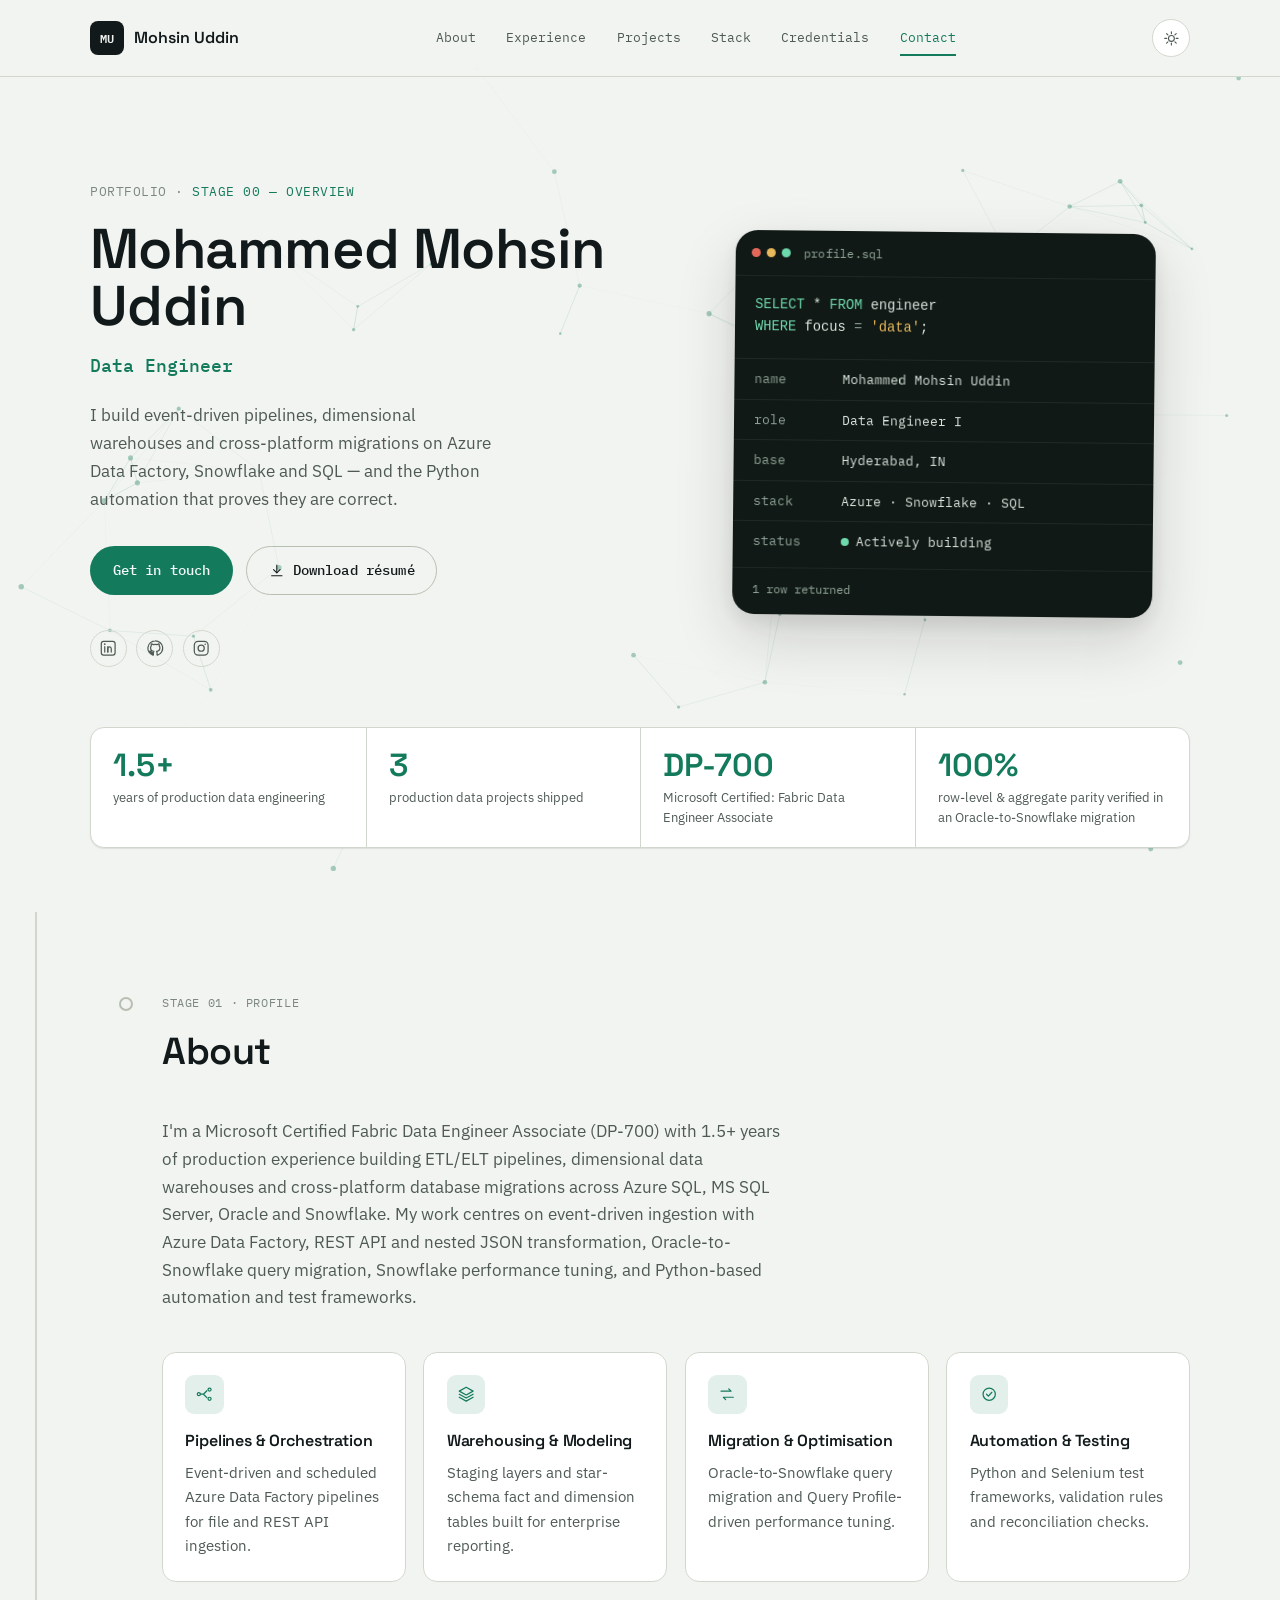
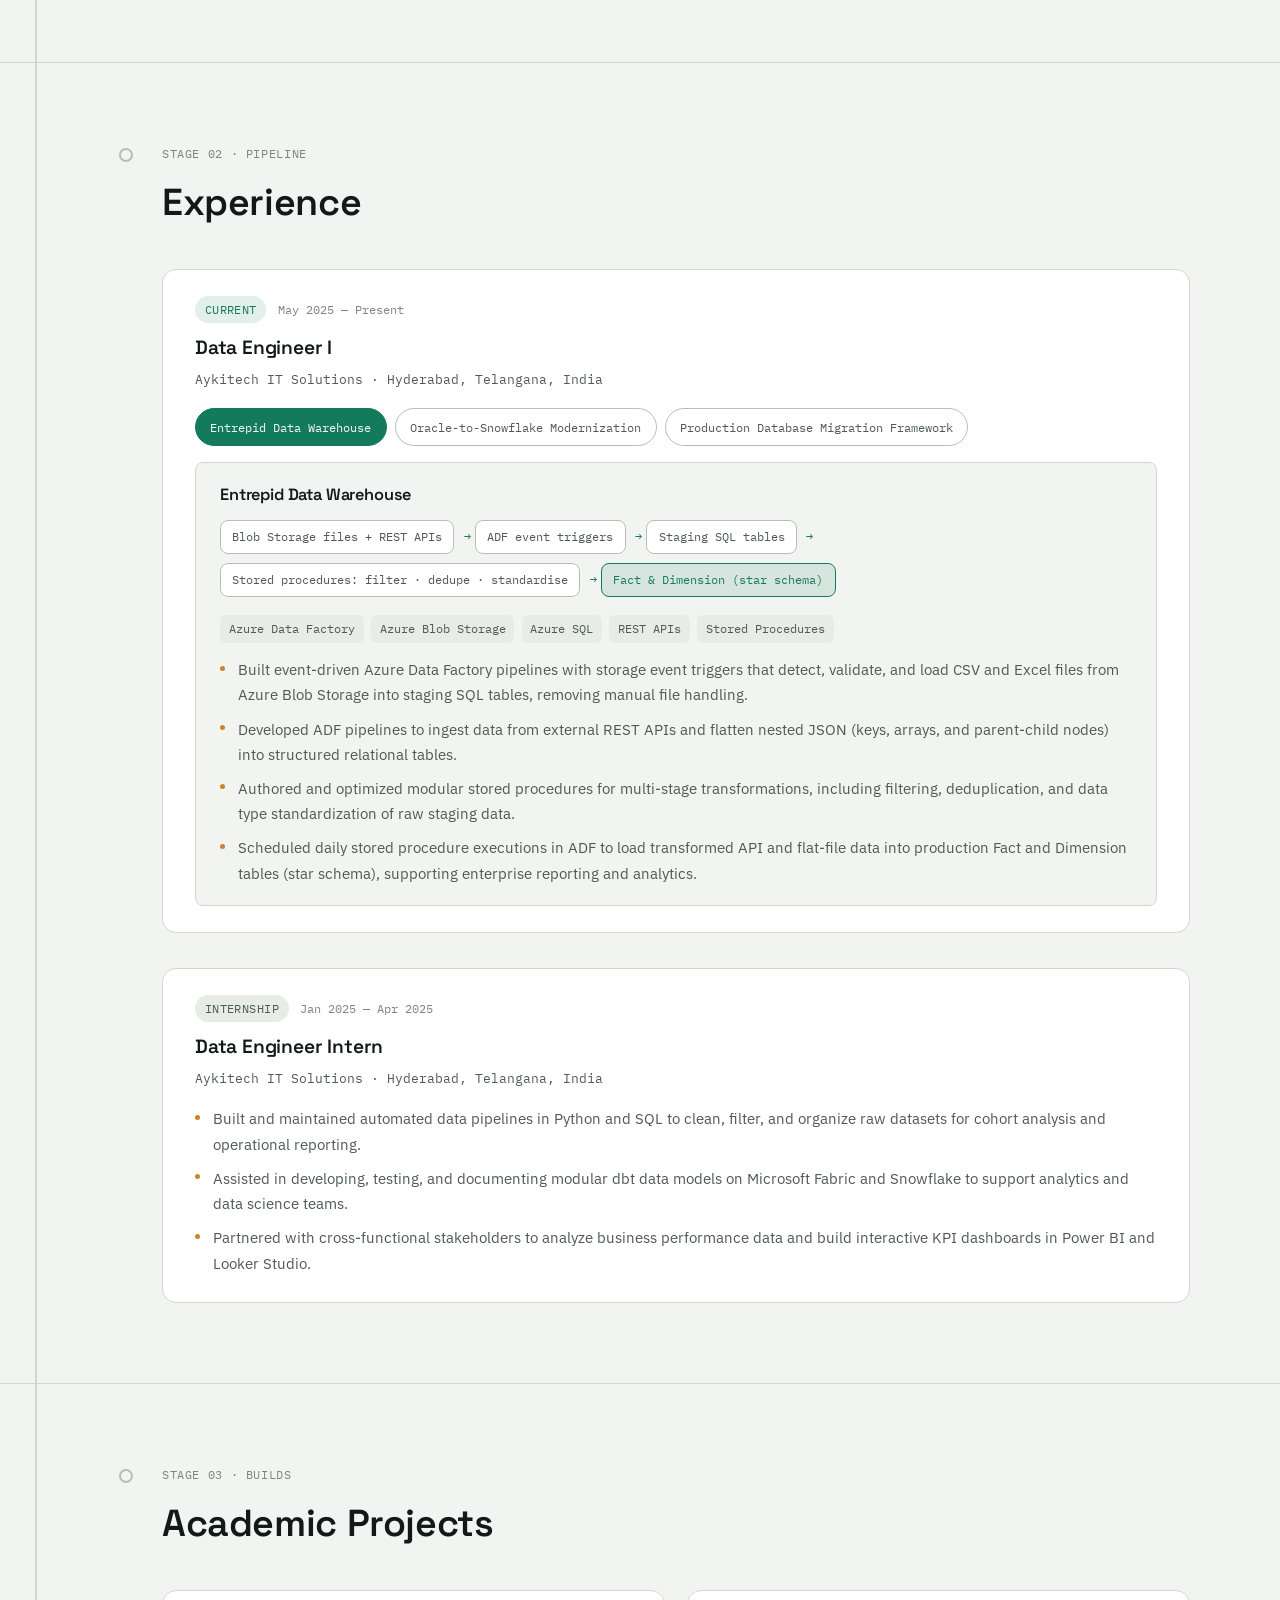
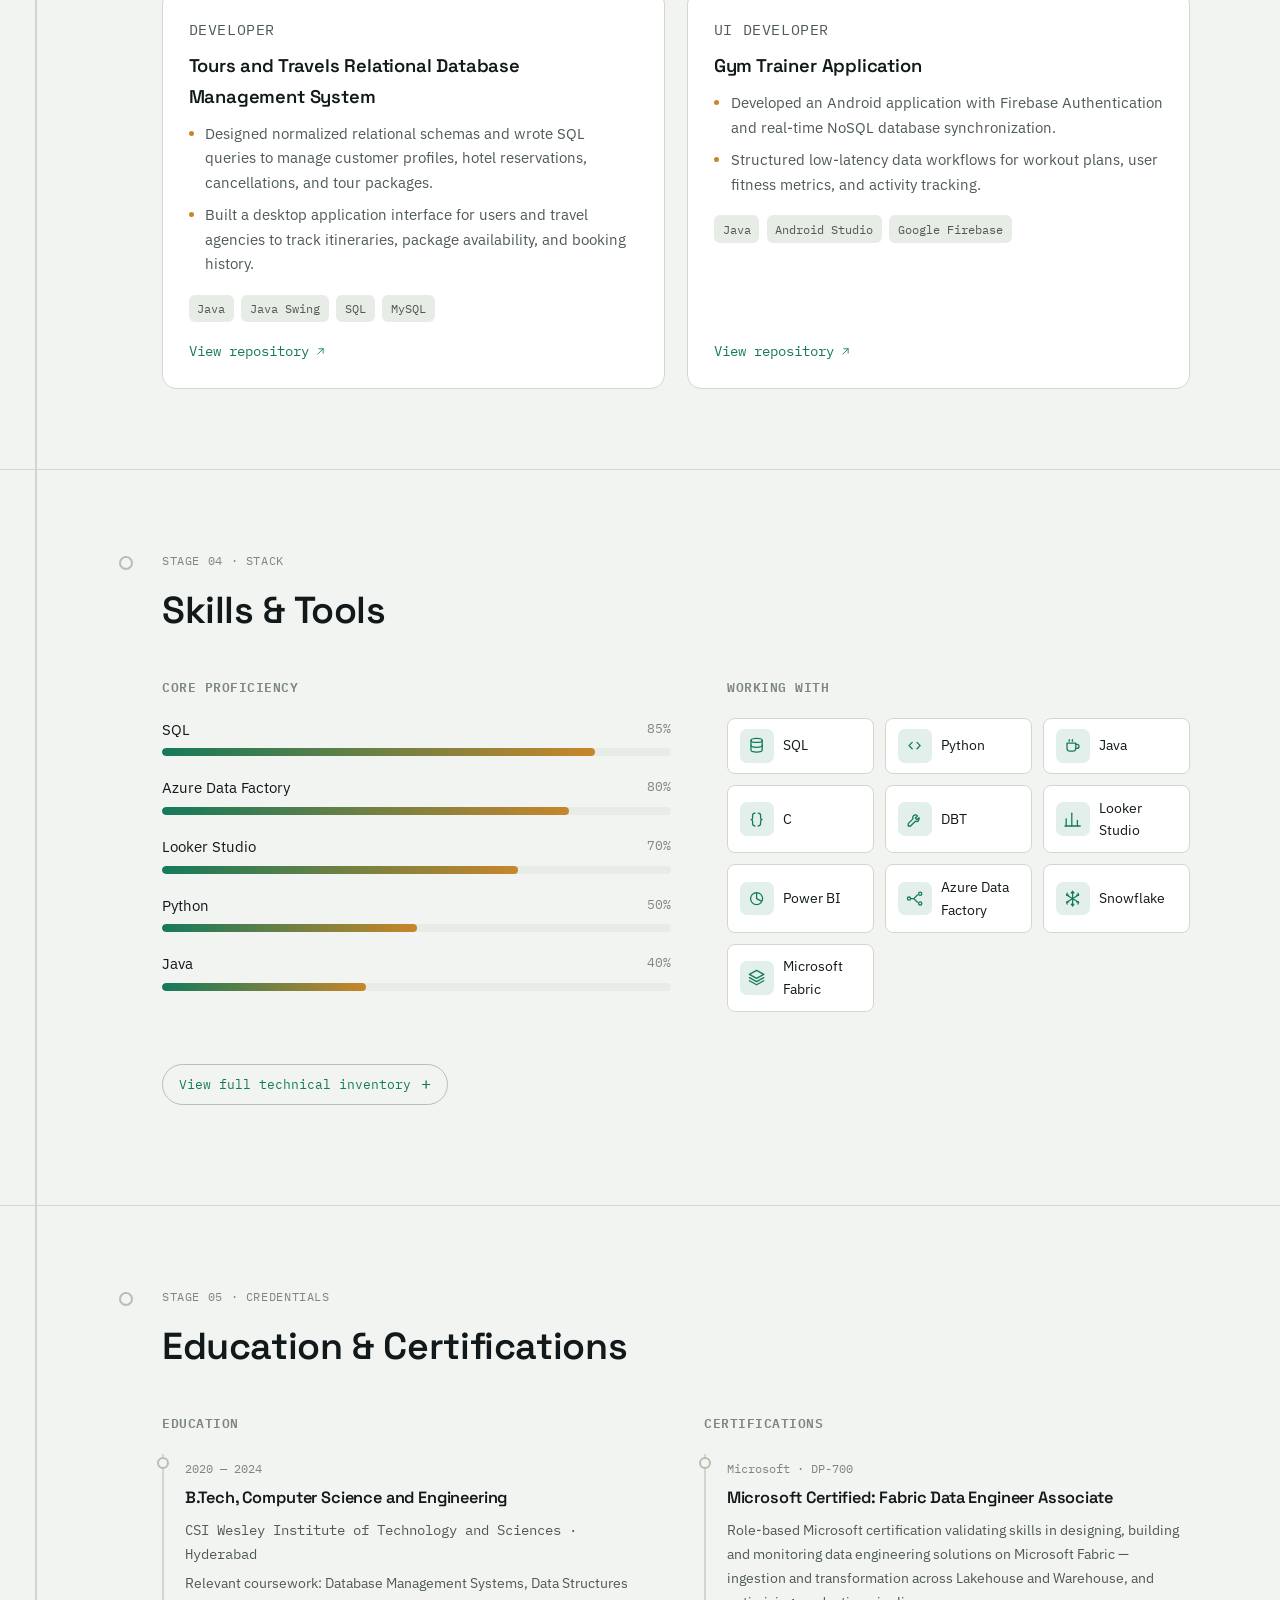
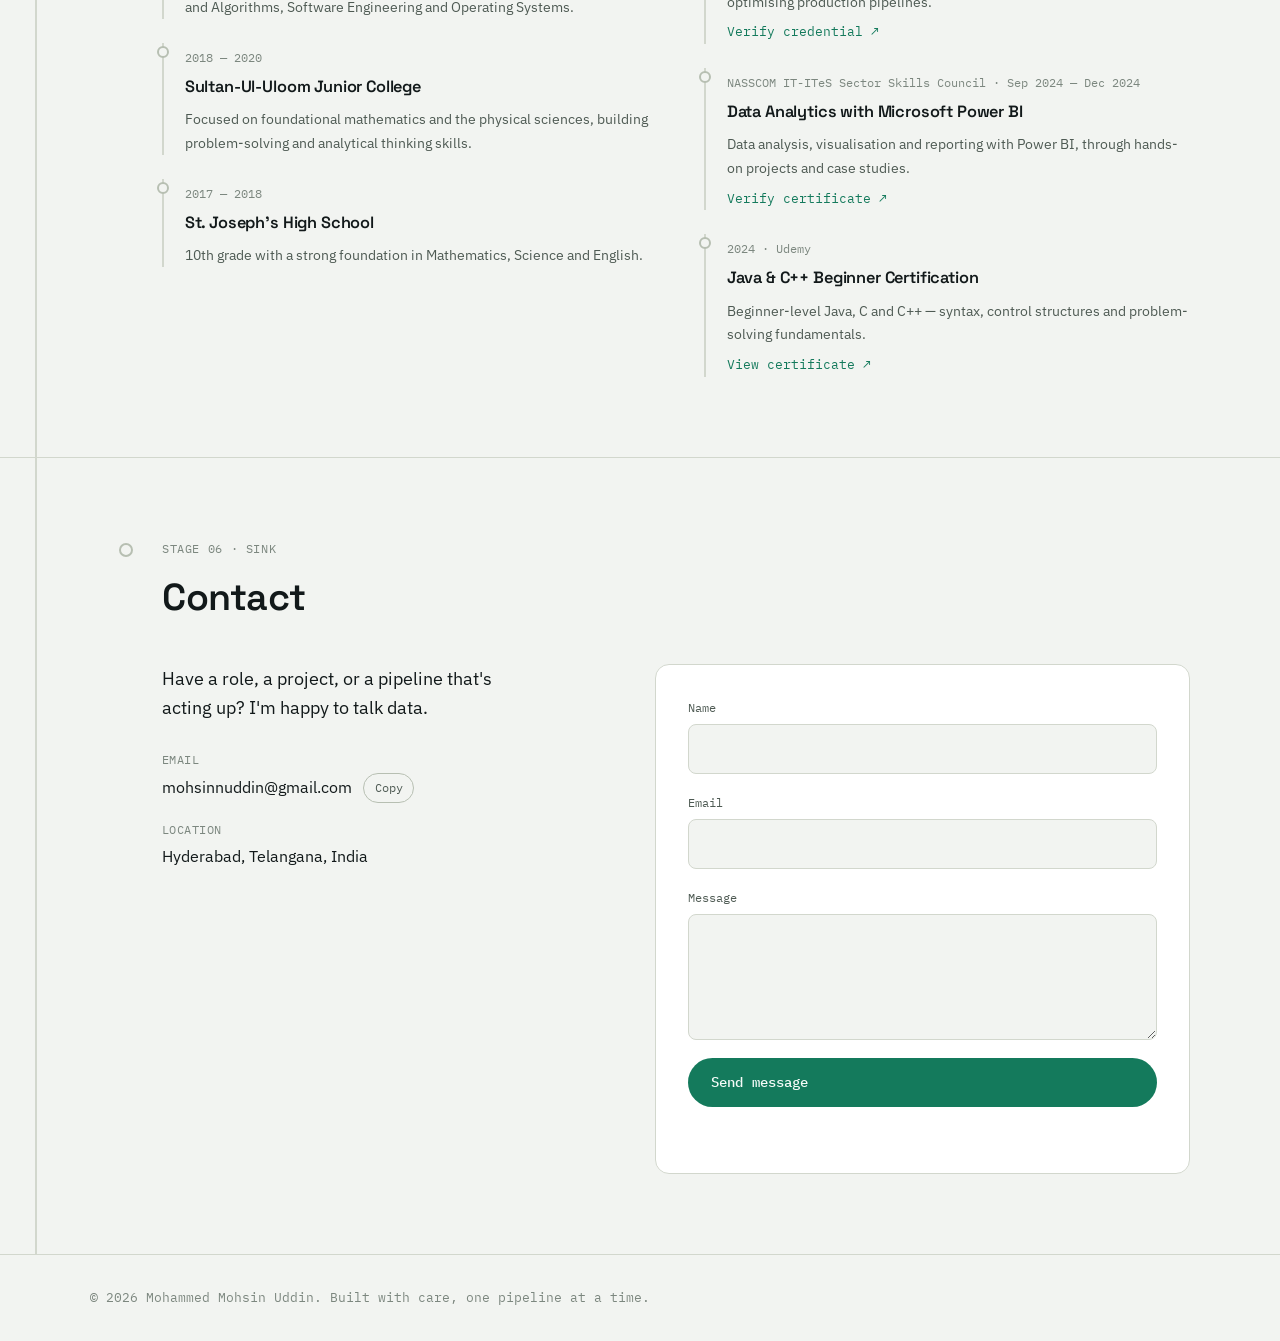
==== commit 556c8f67: "updated whole portfolio with an updated css design" ====
--- a/index.html
+++ b/index.html
@@ -112,7 +112,7 @@
         </p>
         <div class="hero__cta">
           <a class="btn btn--primary" href="#contact">Get in touch</a>
-          <a class="btn btn--outline" href="assets/Mohsin_Uddin_Resume_Data_Engineer.pdf" download>
+          <a class="btn btn--outline" href="assets/Resume.pdf" download>
             <svg class="icon" viewBox="0 0 24 24" aria-hidden="true"><path d="M12 3v12"/><path d="M7 10l5 5 5-5"/><path d="M4 19.5h16"/></svg>
             Download résumé
           </a>
--- a/assets/css/style.css
+++ b/assets/css/style.css
@@ -1,2612 +1,715 @@
-/*-----------------------------------*\
-  #style.css
-\*-----------------------------------*/
-
-
-/**
- * copyright 2022 @codewithsadee
- */
-
-
-
-
-
-/*-----------------------------------*\
-  #CUSTOM PROPERTY
-\*-----------------------------------*/
-
-:root {
-
-  /**
-   * colors
-   */
-
-  /* Soft Blue & Lavender (Calm + Professional) Palette - Light Mode (Default) */
-  --primary: #A5C9CA;
-  --accent: #395B64;
-  --secondary: #E7F6F2;
-  --text: #0A0F11;
-  --text-muted: rgba(10,15,17,0.7);
-  --background: #A5C9CA;
-  --surface: #B8D4D5;
-
-  /* gradients - Light Mode */
-  --gradient-primary: linear-gradient(to bottom right, #E7F6F2 3%, #A5C9CA 97%);
-  --gradient-surface: linear-gradient(to bottom right, rgba(57,91,100,0.15) 0%, rgba(165,201,202,0) 100%), #A5C9CA;
-  --gradient-accent: linear-gradient(to bottom right, #395B64 0%, rgba(57,91,100,0) 50%);
-  --gradient-border: linear-gradient(to bottom right, #E7F6F2 0%, rgba(231,246,242,0) 50%);
-  --gradient-text: linear-gradient(to right, #395B64, #E7F6F2);
-
-  /**
-   * typography
-   */
-
-  /* font-family */
-  --ff-poppins: 'Poppins', sans-serif;
-  
-  /* Dark Mode Colors - Will be applied when .dark-mode class is added to body */
-  --dark-primary: #1F1B24;
-  --dark-accent: #FF0266;
-  --dark-secondary: #00E5FF;
-  --dark-text: #FFFFFF;
-  --dark-text-muted: rgba(255,255,255,0.7);
-  --dark-background: #1F1B24;
-  --dark-surface: #2a223a;
-  
-  /* gradients - Dark Mode */
-  --dark-gradient-primary: linear-gradient(to bottom right, #2a223a 3%, #1F1B24 97%);
-  --dark-gradient-surface: linear-gradient(to bottom right, rgba(255,2,102,0.15) 0%, rgba(31,27,36,0) 100%), #1F1B24;
-  --dark-gradient-accent: linear-gradient(to bottom right, #FF0266 0%, rgba(255,2,102,0) 50%);
-  --dark-gradient-border: linear-gradient(to bottom right, #00E5FF 0%, rgba(0,229,255,0) 50%);
-  --dark-gradient-text: linear-gradient(to right, #FF0266, #00E5FF);
-
-  /* font-size */
-  --fs-1: 24px;
-  --fs-2: 18px;
-  --fs-3: 17px;
-  --fs-4: 16px;
-  --fs-5: 15px;
-  --fs-6: 14px;
-  --fs-7: 13px;
-  --fs-8: 11px;
-
-  /* font-weight */
-  --fw-300: 400;
-  --fw-400: 500;
-  --fw-500: 600;
-  --fw-600: 700;
-
-  /**
-   * shadow
-   */
-  
-  --shadow-1: -4px 8px 24px rgba(231,246,242,0.15);
-  --shadow-2: 0 16px 30px rgba(57,91,100,0.15);
-  --shadow-3: 0 16px 40px rgba(231,246,242,0.15);
-  --shadow-4: 0 25px 50px rgba(57,91,100,0.10);
-  --shadow-5: 0 24px 80px rgba(231,246,242,0.15);
-
-  /**
-   * transition
-   */
-
-  --transition-1: 0.25s ease;
-  --transition-2: 0.5s ease-in-out;
-
-}
-
-
-
-
-
-/*-----------------------------------*\
-  #RESET
-\*-----------------------------------*/
-
-*, *::before, *::after {
-  margin: 0;
-  padding: 0;
-  box-sizing: border-box;
-}
-
-a { text-decoration: none; }
-
-li { list-style: none; }
-
-img, ion-icon, a, button, time, span { display: block; }
-
-button {
-  font: inherit;
-  background: none;
-  border: none;
-  text-align: left;
-  cursor: pointer;
-}
-
-input, textarea {
-  display: block;
-  width: 100%;
-  background: none;
-  font: inherit;
-}
-
-::selection {
-  background: var(--accent);
-  color: var(--background);
-}
-
-:focus { outline-color: var(--accent); }
-
-html { font-family: var(--ff-poppins); }
-
-body { background: var(--background); }
-
-/* Dark Mode Styles */
-body.dark-mode {
-  --primary: var(--dark-primary);
-  --accent: var(--dark-accent);
-  --secondary: var(--dark-secondary);
-  --text: var(--dark-text);
-  --text-muted: var(--dark-text-muted);
-  --background: var(--dark-background);
-  --surface: var(--dark-surface);
-  --gradient-primary: var(--dark-gradient-primary);
-  --gradient-surface: var(--dark-gradient-surface);
-  --gradient-accent: var(--dark-gradient-accent);
-  --gradient-border: var(--dark-gradient-border);
-  --gradient-text: var(--dark-gradient-text);
-}
-
-/* Theme Toggle Switch */
-.theme-toggle {
-  position: fixed;
-  top: 20px;
-  right: 20px;
-  z-index: 999;
-  display: flex;
-  align-items: center;
-}
-
-.theme-toggle-label {
-  position: relative;
-  display: inline-block;
-  width: 60px;
-  height: 30px;
-  cursor: pointer;
-}
-
-.theme-toggle-input {
-  opacity: 0;
-  width: 0;
-  height: 0;
-}
-
-.theme-toggle-slider {
-  position: absolute;
-  top: 0;
-  left: 0;
-  right: 0;
-  bottom: 0;
-  background-color: var(--surface);
-  border: 1px solid var(--secondary);
-  transition: var(--transition-1);
-  border-radius: 30px;
-}
-
-.theme-toggle-slider:before {
-  position: absolute;
-  content: "";
-  height: 22px;
-  width: 22px;
-  left: 4px;
-  bottom: 3px;
-  background-color: var(--accent);
-  transition: var(--transition-1);
-  border-radius: 50%;
-}
-
-.theme-toggle-input:checked + .theme-toggle-slider {
-  background-color: var(--dark-surface);
-  border-color: var(--dark-secondary);
-}
-
-.theme-toggle-input:checked + .theme-toggle-slider:before {
-  transform: translateX(29px);
-  background-color: var(--dark-accent);
-}
-
-.theme-toggle-icon {
-  margin: 0 8px;
-  color: var(--text);
-  font-size: 18px;
-}
-
-body.dark-mode .theme-toggle-icon {
-  color: var(--dark-text);
-}
-
-
-
-
-
-/*-----------------------------------*\
-  #REUSED STYLE
-\*-----------------------------------*/
-
-.sidebar,
-article {
-  background: var(--surface);
-  border: 1px solid var(--secondary);
-  border-radius: 20px;
-  padding: 15px;
-  box-shadow: var(--shadow-1);
-  z-index: 1;
-}
-
-.separator {
-  width: 100%;
-  height: 1px;
-  background: var(--secondary);
-  margin: 16px 0;
-}
-
-.icon-box {
-  position: relative;
-  background: var(--gradient-border);
-  width: 30px;
-  height: 30px;
-  border-radius: 8px;
-  display: flex;
-  justify-content: center;
-  align-items: center;
+/* =========================================================
+   Mohammed Mohsin Uddin — Portfolio
+   Design language: "pipeline" — a data engineer's page reads
+   like a DAG. Sections are stages; a rail runs down the page
+   and fills as you scroll, the way a run fills in on a
+   pipeline monitor. Hero is a mock SQL profile lookup.
+   ========================================================= */
+
+:root{
+  /* --- color tokens (light) --- */
+  --paper: #F2F4F1;
+  --paper-alt: #E8ECE6;
+  --surface: #FFFFFF;
+  --ink: #12191A;
+  --ink-soft: #4E5A53;
+  --ink-faint: #7C877F;
+  --line: #D2D7CD;
+  --line-strong: #B7BFB2;
+
+  --accent: #147A5C;
+  --accent-deep: #0D5C46;
+  --accent-soft: rgba(20,122,92,0.12);
+  --gold: #C7862B;
+  --gold-soft: rgba(199,134,43,0.14);
+  --red: #C1503C;
+
+  --code-bg: #101915;
+  --code-ink: #DCE7DF;
+  --code-ink-soft: #8FA398;
+  --code-kw: #6FD9AE;
+  --code-str: #E8B85C;
+
+  --shadow-sm: 0 1px 2px rgba(16,25,21,0.06), 0 1px 1px rgba(16,25,21,0.04);
+  --shadow-md: 0 8px 24px rgba(16,25,21,0.08), 0 2px 6px rgba(16,25,21,0.05);
+  --shadow-lg: 0 24px 60px rgba(16,25,21,0.16), 0 8px 20px rgba(16,25,21,0.08);
+
+  /* --- type tokens --- */
+  --font-display: "Space Grotesk", "IBM Plex Sans", system-ui, sans-serif;
+  --font-body: "IBM Plex Sans", system-ui, -apple-system, sans-serif;
+  --font-mono: "IBM Plex Mono", "SFMono-Regular", Menlo, monospace;
+
+  /* --- layout tokens --- */
+  --wrap: 1180px;
+  --rail-x: 2.25rem;
+  --header-h: 76px;
+  --radius-sm: 8px;
+  --radius-md: 14px;
+  --radius-lg: 22px;
+
+  --ease: cubic-bezier(.22,.61,.36,1);
+  --dur: 0.5s;
+}
+
+[data-theme="dark"]{
+  --paper: #0E1512;
+  --paper-alt: #131C18;
+  --surface: #161F1A;
+  --ink: #EEF3EF;
+  --ink-soft: #A9B6AE;
+  --ink-faint: #74847A;
+  --line: #263129;
+  --line-strong: #33403A;
+
+  --accent: #3FD79E;
+  --accent-deep: #6FE6B6;
+  --accent-soft: rgba(63,215,158,0.14);
+  --gold: #E8B85C;
+  --gold-soft: rgba(232,184,92,0.14);
+
+  --code-bg: #0A100D;
+  --code-ink: #DCE7DF;
+  --code-ink-soft: #7E9187;
+
+  --shadow-sm: 0 1px 2px rgba(0,0,0,0.3);
+  --shadow-md: 0 8px 24px rgba(0,0,0,0.35);
+  --shadow-lg: 0 24px 60px rgba(0,0,0,0.5);
+}
+
+/* ---------- reset ---------- */
+*, *::before, *::after{ box-sizing: border-box; }
+html{ scroll-behavior: smooth; }
+body{
+  margin:0;
+  background: var(--paper);
+  color: var(--ink);
+  font-family: var(--font-body);
   font-size: 16px;
-  color: var(--accent);
-  box-shadow: var(--shadow-1);
-  z-index: 1;
-}
-
-.icon-box::before {
-  content: "";
-  position: absolute;
-  inset: 1px;
-  background: var(--background);
-  border-radius: inherit;
-  z-index: -1;
-}
-
-.icon-box ion-icon { --ionicon-stroke-width: 35px; }
-
-article { display: none; }
-
-article.active {
-  display: block;
-  animation: fade 0.5s ease backwards;
-}
-
-@keyframes fade {
-  0% { opacity: 0; }
-  100% { opacity: 1; }
-}
-
-.h2,
-.h3,
-.h4,
-.h5 {
-  color: var(--text);
-  text-transform: capitalize;
-}
-
-.h2 { font-size: var(--fs-1); }
-
-.h3 { font-size: var(--fs-2); }
-
-.h4 { font-size: var(--fs-4); }
-
-.h5 {
-  font-size: var(--fs-7);
-  font-weight: var(--fw-500);
-}
-
-.article-title {
-  position: relative;
-  padding-bottom: 7px;
-}
-
-.article-title::after {
-  content: "";
-  position: absolute;
-  bottom: 0;
-  left: 0;
-  width: 30px;
-  height: 3px;
-  background: var(--gradient-text);
-  border-radius: 3px;
-}
-
-.has-scrollbar::-webkit-scrollbar {
-  width: 5px; /* for vertical scrollbar */
-  height: 5px; /* for horizontal scrollbar */
-}
-
-.has-scrollbar::-webkit-scrollbar-track {
-  background: var(--background);
-  border-radius: 5px;
-}
-
-.has-scrollbar::-webkit-scrollbar-thumb {
-  background: var(--accent);
-  border-radius: 5px;
-}
-
-.has-scrollbar::-webkit-scrollbar-button { width: 20px; }
-
-.content-card {
-  position: relative;
-  background: var(--gradient-border);
-  padding: 15px;
-  padding-top: 45px;
-  border-radius: 14px;
-  box-shadow: var(--shadow-2);
-  cursor: pointer;
-  z-index: 1;
-}
-
-.content-card::before {
-  content: "";
-  position: absolute;
-  inset: 1px;
-  background: var(--gradient-surface);
-  border-radius: inherit;
-  z-index: -1;
-}
-
-
-
-
-
-/*-----------------------------------*\
-  #MAIN
-\*-----------------------------------*/
-
-main {
-  margin: 15px 12px;
-  margin-bottom: 75px;
-  min-width: 259px;
-}
-
-
-
-
-
-/*-----------------------------------*\
-  #SIDEBAR
-\*-----------------------------------*/
-
-.sidebar {
-  margin-bottom: 15px;
-  max-height: 112px;
-  overflow: hidden;
-  transition: var(--transition-2);
-}
-
-.sidebar.active { max-height: 405px; }
-
-.sidebar-info {
-  position: relative;
-  display: flex;
-  justify-content: flex-start;
-  align-items: center;
-  gap: 15px;
-}
-
-.avatar-box {
-  background: var(--gradient-primary);
-  border-radius: 20px;
-}
-
-.info-content .name {
-  color: var(--text);
-  font-size: var(--fs-3);
-  font-weight: var(--fw-500);
-  letter-spacing: -0.25px;
-  margin-bottom: 10px;
-}
-
-.info-content .title {
-  color: var(--text);
-  background: var(--background);
-  font-size: var(--fs-8);
-  font-weight: var(--fw-300);
-  width: max-content;
-  padding: 3px 12px;
-  border-radius: 8px;
-}
-
-.info_more-btn {
-  position: absolute;
-  top: -15px;
-  right: -15px;
-  border-radius: 0 15px;
-  font-size: 13px;
-  color: var(--accent);
-  background: var(--gradient-border);
-  padding: 10px;
-  box-shadow: var(--shadow-2);
-  transition: var(--transition-1);
-  z-index: 1;
-}
-
-.info_more-btn::before {
-  content: "";
-  position: absolute;
-  inset: 1px;
-  border-radius: inherit;
-  background: var(--gradient-surface);
-  transition: var(--transition-1);
-  z-index: -1;
-}
-
-.info_more-btn:hover,
-.info_more-btn:focus { background: var(--gradient-accent); }
-
-.info_more-btn:hover::before,
-.info_more-btn:focus::before { background: var(--gradient-accent); }
-
-.info_more-btn span { display: none; }
-
-.sidebar-info_more {
-  opacity: 0;
-  visibility: hidden;
-  transition: var(--transition-2);
-}
-
-.sidebar.active .sidebar-info_more {
-  opacity: 1;
-  visibility: visible;
-}
-
-.contacts-list {
-  display: grid;
-  grid-template-columns: 1fr;
-  gap: 16px;
-}
-
-.contact-item {
-  min-width: 100%;
-  display: flex;
-  align-items: center;
-  gap: 16px;
-}
-
-.contact-info {
-  max-width: calc(100% - 46px);
-  width: calc(100% - 46px);
-}
-
-.contact-title {
-  color: var(--text-muted);
-  font-size: var(--fs-8);
-  text-transform: uppercase;
-  margin-bottom: 2px;
-}
-
-.contact-info :is(.contact-link, time, address) {
-  color: var(--text);
-  font-size: var(--fs-7);
-}
-
-.contact-info address { font-style: normal; }
-
-.social-list {
-  display: flex;
-  justify-content: flex-start;
-  align-items: center;
-  gap: 15px;
-  padding-bottom: 4px;
-  padding-left: 7px;
-}
-
-.social-item .social-link {
-  color: var(--text-muted);
-  font-size: 18px;
-}
-
-
-.social-item .social-link:hover { color: var(--text); }
-
-
-
-
-
-/*-----------------------------------*\
-  #NAVBAR
-\*-----------------------------------*/
-
-.navbar {
-  position: fixed;
-  bottom: 0;
-  left: 0;
-  width: 100%;
-  background: var(--surface);
-  backdrop-filter: blur(10px);
-  border: 1px solid var(--secondary);
-  border-radius: 12px 12px 0 0;
-  box-shadow: var(--shadow-2);
-  z-index: 5;
-}
-
-.navbar-list {
-  display: flex;
-  flex-wrap: wrap;
-  justify-content: center;
-  align-items: center;
-  padding: 0 10px;
-  flex: 1;
-}
-
-.navbar-link {
-  color: var(--text);
-  font-size: var(--fs-8);
-  padding: 20px 7px;
-  transition: color var(--transition-1);
-}
-
-.navbar-link:hover,
-.navbar-link:focus { 
-  color: var(--accent);
-  background: rgba(57,91,100,0.1);
-  border-radius: 40%;
-  padding: 6px 10px;
-  transition: var(--transition-1);
-}
-
-.navbar-link.active { 
-  color: var(--accent);
-  background: var(--gradient-border);
-  border-radius: 40%;
-  padding: 8px 12px;
-  font-weight: var(--fw-500);
-  box-shadow: var(--shadow-1);
-}
-
-/* Theme Toggle in Navbar */
-.navbar-theme-toggle {
-  display: flex;
-  align-items: center;
-  justify-content: center;
-}
-
-.theme-toggle-navbar {
-  display: flex;
-  align-items: center;
-  gap: 8px;
-  padding: 10px 8px;
-}
-
-.theme-icon {
-  font-size: 16px;
-  opacity: 0.7;
-  transition: opacity var(--transition-1);
-}
-
-.theme-toggle-label-navbar {
-  position: relative;
-  display: inline-block;
-  width: 40px;
-  height: 20px;
-}
-
-.theme-toggle-input-navbar {
-  opacity: 0;
-  width: 0;
-  height: 0;
-}
-
-.theme-toggle-slider-navbar {
-  position: absolute;
-  cursor: pointer;
-  top: 0;
-  left: 0;
-  right: 0;
-  bottom: 0;
-  background-color: rgba(255, 255, 255, 0.2);
-  border: 1px solid var(--secondary);
-  transition: var(--transition-1);
-  border-radius: 20px;
-}
-
-.theme-toggle-slider-navbar:before {
-  position: absolute;
-  content: "";
-  height: 14px;
-  width: 14px;
-  left: 2px;
-  bottom: 2px;
-  background-color: var(--accent);
-  transition: var(--transition-1);
-  border-radius: 50%;
-}
-
-.theme-toggle-input-navbar:checked + .theme-toggle-slider-navbar {
-  background-color: var(--surface);
-  border-color: var(--accent);
-}
-
-.theme-toggle-input-navbar:checked + .theme-toggle-slider-navbar:before {
-  transform: translateX(20px);
-  background-color: var(--secondary);
-}
-
-/* Theme icon states */
-body:not(.dark-mode) .sun-icon {
-  opacity: 1;
-  color: var(--accent);
-}
-
-body:not(.dark-mode) .moon-icon {
-  opacity: 0.5;
-}
-
-body.dark-mode .sun-icon {
-  opacity: 0.5;
-}
-
-body.dark-mode .moon-icon {
-  opacity: 1;
-  color: var(--secondary);
-}
-
-/* Hover effects for theme toggle */
-.theme-toggle-navbar:hover .theme-icon {
-  opacity: 1;
-}
-
-.theme-toggle-navbar:hover .theme-toggle-slider-navbar {
-  box-shadow: 0 0 10px rgba(0, 229, 255, 0.3);
-}
-
-
-
-
-
-/*-----------------------------------*\
-  #ABOUT
-\*-----------------------------------*/
-
-.about .article-title { margin-bottom: 15px; }
-
-.about-text {
-  color: var(--text);
-  font-size: var(--fs-6);
-  font-weight: var(--fw-300);
-  line-height: 1.6;
-}
-
-.about-text p { margin-bottom: 15px; }
-
-
-
-/**
- * #service 
- */
-
-.service { margin-bottom: 35px; }
-
-.service-title { margin-bottom: 20px; }
-
-.service-list {
-  display: grid;
-  grid-template-columns: 1fr;
-  gap: 20px;
-}
-
-.service-item {
-  position: relative;
-  background: var(--gradient-border);
-  padding: 20px;
-  border-radius: 14px;
-  box-shadow: var(--shadow-2);
-  z-index: 1;
-}
-
-.service-item::before {
-  content: "";
-  position: absolute;
-  inset: 1px;
-  background: var(--gradient-surface);
-  border-radius: inherit;
-  z-index: -1;
-}
-
-.service-icon-box { margin-bottom: 10px; }
-
-.service-icon-box img { margin: auto; }
-
-.service-content-box { text-align: center; }
-
-.service-item-title { margin-bottom: 7px; }
-
-.service-item-text {
-  color: var(--text);
-  font-size: var(--fs-6);
-  font-weight: var(--fw-300);
-  line-height: 1.6;
-}
-
-
-/**
- * #AcademicProjects 
- */
-
-.AcademicProjects { margin-bottom: 30px; }
-
-.AcademicProjects-title { margin-bottom: 20px; }
-
-.AcademicProjects-list {
-  display: flex;
-  flex-direction: column;
-  gap: 20px;
-  padding: 15px;
-}
-
-.AcademicProjects-item {
-  width: 100%;
-  background: var(--gradient-border);
-  padding: 20px;
-  border-radius: 14px;
-  box-shadow: var(--shadow-2);
-  z-index: 1;
-}
-
-.AcademicProjects-item::before {
-  content: "";
-  position: absolute;
-  inset: 1px;
-  background: var(--gradient-surface);
-  border-radius: inherit;
-  z-index: -1;
-}
-
-.AcademicProjects-avatar-box {
-  position: relative;
-  margin-bottom: 15px;
-  text-align: center;
-}
-
-.AcademicProjects-avatar-box img {
-  width: 80px;
-  height: 80px;
-  object-fit: cover;
-  border-radius: 14px;
-  margin: 0 auto;
-}
-
-.AcademicProjects-item-title { 
-  margin-bottom: 10px;
-  text-align: center;
-}
-
-.AcademicProjects-text {
-  color: var(--text);
-  font-size: var(--fs-6);
-  font-weight: var(--fw-300);
-  line-height: 1.6;
-  text-align: center;
-}
-
-
-/**
- * #AcademicProjects-modal
- */
-
-.modal-container {
-  position: fixed;
-  top: 0;
-  left: 0;
-  width: 100%;
-  height: 100%;
-  display: flex;
-  justify-content: center;
-  align-items: center;
-  overflow-y: auto;
-  overscroll-behavior: contain;
-  z-index: 20;
-  pointer-events: none;
-  visibility: hidden;
-}
-
-.modal-container::-webkit-scrollbar { display: none; }
-
-.modal-container.active {
-  pointer-events: all;
-  visibility: visible;
-}
-
-.overlay {
-  position: fixed;
-  top: 0;
-  left: 0;
-  width: 100%;
-  height: 100vh;
-  background: hsl(0, 0%, 95%);
-  opacity: 0;
-  visibility: hidden;
-  pointer-events: none;
-  z-index: 1;
-  transition: var(--transition-1);
-}
-
-.overlay.active {
-  opacity: 0.8;
-  visibility: visible;
-  pointer-events: all;
-}
-
-/* Dark mode overlay should be dark */
-body.dark-mode .overlay {
-  background: rgba(0, 0, 0, 0.7);
-}
-
-.AcademicProjects-modal {
-  background: var(--surface);
-  position: relative;
-  padding: 15px;
-  margin: 15px 12px;
-  border: 1px solid var(--secondary);
-  border-radius: 14px;
-  box-shadow: var(--shadow-5);
-  transform: scale(1.2);
-  opacity: 0;
-  transition: var(--transition-1);
-  z-index: 2;
-  max-width: 800px;
-  width: 90%;
-}
-
-.modal-container.active .AcademicProjects-modal {
-  transform: scale(1);
-  opacity: 1;
-}
-
-.modal-close-btn {
-  position: absolute;
-  top: 15px;
-  right: 15px;
-  background: var(--background);
-  border-radius: 8px;
-  width: 32px;
-  height: 32px;
-  display: flex;
-  justify-content: center;
-  align-items: center;
-  color: var(--text);
-  font-size: 18px;
-  opacity: 0.7;
-}
-
-.modal-close-btn:hover,
-.modal-close-btn:focus { opacity: 1; }
-
-.modal-close-btn ion-icon { --ionicon-stroke-width: 50px; }
-
-.modal-avatar-box {
-  width: 100%;
-  max-width: 100%;
-  margin: 0;
-}
-
-.modal-avatar-box img {
-  width: 100%;
-  height: auto;
-  border-radius: 14px;
-  object-fit: contain;
-}
-
-.modal-img-wrapper > img { display: none; }
-
-.modal-title { margin-bottom: 4px; }
-
-.modal-content modelsub {
-  font-size: var(--fs-6);
-  color: var(--text-muted);
-  font-weight: var(--fw-300);
-  margin-bottom: 10px;
-}
-
-.modal-content p {
-  color: var(--text);
-  font-size: var(--fs-6);
-  font-weight: var(--fw-300);
-  line-height: 1.6;
-}
-
-
-/**
- * #programminglang 
- */
-
-
-
- .programminglang-list {
-  display: flex;
-  gap: 20px;
-  overflow-x: auto;
-  padding: 25px 15px;
-}
-
-.programminglang-item {
-  flex: 0 0 auto;
-  min-width: 200px;
-}
-
-.programminglang-item .service-item {
-  display: flex;
-  flex-direction: column;
-  align-items: center;
-  text-align: center;
-  background: var(--gradient-border);
-  border-radius: 14px;
-  box-shadow: var(--shadow-2);
-  padding: 20px;
-  height: 100%;
-}
-
-.programminglang-item .service-icon-box {
-  margin-bottom: 0px;
-}
-
-.programminglang-item img {
-  width: 60px;
-  height: 60px;
-  object-fit: contain;
-  transition: var(--transition-1);
-}
-
-.programminglang { margin-bottom: 15px; }
-
-.programminglang-list {
-  display: flex;
-  justify-content: flex-start;
-  align-items: flex-start;
-  gap: 15px;
-  margin: 0 -15px;
-  padding: 25px;
-  padding-bottom: 25px;
-  overflow-x: auto;
-  scroll-behavior: smooth;
-  overscroll-behavior-inline: contain;
-  scroll-snap-type: inline mandatory;
-  scroll-padding-inline: 25px;
-}
-
-.programminglang-item {
-  min-width: 50%;
-  scroll-snap-align: start;
-}
-
-
-.programminglang-item img:hover {
-  transform: scale(1.05); /* Slight zoom effect on hover */
-}
-
-.programminglang-title {
-  margin-bottom: 0px;
-}
-
-.programminglang-item .service-icon-box img {
-  width: 60px;
-  height: 60px;
-  object-fit: contain;
-  margin: auto;
-}
-
-
-
-
-/*-----------------------------------*\
-  #RESUME
-\*-----------------------------------*/
-
-.article-title { margin-bottom: 30px; }
-
-
-
-
-
-/**
- * education and experience 
- */
-
-.timeline { margin-bottom: 30px; }
-
-.timeline .title-wrapper {
-  display: flex;
-  align-items: center;
-  gap: 15px;
-  margin-bottom: 25px;
-}
-
-.timeline-list {
-  font-size: var(--fs-6);
-  margin-left: 45px;
-}
-
-.timeline-item { position: relative; }
-
-.timeline-item:not(:last-child) { margin-bottom: 20px; }
-
-.timeline-item-title {
-  font-size: var(--fs-6);
-  line-height: 1.3;
-  margin-bottom: 7px;
-}
-
-.timeline-list span {
-  color: var(--accent);
-  font-weight: var(--fw-400);
-  line-height: 1.6;
-}
-
-.timeline-item:not(:last-child)::before {
-  content: "";
-  position: absolute;
-  top: -25px;
-  left: -30px;
-  width: 1px;
-  height: calc(100% + 50px);
-  background: var(--secondary);
-}
-
-.timeline-item::after {
-  content: "";
-  position: absolute;
-  top: 5px;
-  left: -33px;
-  height: 6px;
-  width: 6px;
-  background: var(--gradient-text);
-  border-radius: 50%;
-  box-shadow: 0 0 0 4px var(--secondary);
-}
-
-.timeline-text {
-  color: var(--text);
-  font-weight: var(--fw-300);
-  line-height: 1.6;
-}
-
-
-
-
-/**
- * skills 
- */
-
-.skills-title { margin-bottom: 20px; }
-
-.skills-list { padding: 20px; }
-
-
-.skills-item:not(:last-child) { margin-bottom: 15px; }
-
-.skill .title-wrapper {
-  display: flex;
-  align-items: center;
-  gap: 5px;
-  margin-bottom: 8px;
-}
-
-.skill .title-wrapper data {
-  color: var(--text);
-  font-size: var(--fs-7);
-  font-weight: var(--fw-300);
-}
-
-.skill-progress-bg {
-  background: var(--secondary);
-  width: 100%;
-  height: 8px;
-  border-radius: 10px;
-  overflow: hidden;
-}
-
-.skills-item .skill-progress-fill {
-  background: var(--accent);
-  height: 100%;
-  border-radius: inherit;
-  width: 0;
-  transition: width 1s ease-in-out;
-}
-
-
-
-
-
-
-
-/*-----------------------------------*\
-  #PORTFOLIO
-\*-----------------------------------*/
-
-.filter-list { display: none; }
-
-.filter-select-box {
-  position: relative;
-  margin-bottom: 25px;
-}
-
-.filter-select {
-  background: var(--surface);
-  color: var(--text);
-  display: flex;
-  justify-content: space-between;
-  align-items: center;
-  width: 100%;
-  padding: 12px 16px;
-  border: 1px solid var(--secondary);
-  border-radius: 14px;
-  font-size: var(--fs-6);
-  font-weight: var(--fw-300);
-}
-
-.filter-select.active .select-icon { transform: rotate(0.5turn); }
-
-.select-list {
-  background: var(--surface);
-  position: absolute;
-  top: calc(100% + 6px);
-  width: 100%;
-  padding: 6px;
-  border: 1px solid var(--secondary);
-  border-radius: 14px;
-  z-index: 2;
-  opacity: 0;
-  visibility: hidden;
-  pointer-events: none;
-  transition: 0.15s ease-in-out;
-}
-
-.filter-select.active + .select-list {
-  opacity: 1;
-  visibility: visible;
-  pointer-events: all;
-}
-
-.select-item button {
-  background: var(--surface);
-  color: var(--text);
-  font-size: var(--fs-6);
-  font-weight: var(--fw-300);
-  text-transform: capitalize;
-  width: 100%;
-  padding: 8px 10px;
-  border-radius: 8px;
-}
-
-.select-item button:hover { --eerie-black-2: hsl(240, 2%, 20%); }
-
-.project-list {
-  display: grid;
-  grid-template-columns: 1fr;
-  gap: 30px;
-  margin-bottom: 10px;
-}
-
-.project-item { display: none; }
-
-.project-item.active {
-  display: block;
-  animation: scaleUp 0.25s ease forwards;
-}
-
-@keyframes scaleUp {
-  0% { transform: scale(0.5); }
-  100% { transform: scale(1); }
-}
-
-.project-item > a { width: 100%; }
-
-.project-img {
-  position: relative;
-  width: 100%;
-  height: 200px;
-  border-radius: 16px;
-  overflow: hidden;
-  margin-bottom: 15px;
-}
-
-.project-img::before {
-  content: "";
-  position: absolute;
-  top: 0;
-  left: 0;
-  width: 100%;
-  height: 100%;
-  background: transparent;
-  z-index: 1;
-  transition: var(--transition-1);
-}
-
-.project-item > a:hover .project-img::before { background: hsla(0, 0%, 0%, 0.5); }
-
-.project-item-icon-box {
-  --scale: 0.8;
-
-  background: var(--secondary);
-  color: var(--accent);
-  position: absolute;
-  top: 50%;
-  left: 50%;
-  transform: translate(-50%, -50%) scale(var(--scale));
-  font-size: 20px;
-  padding: 18px;
-  border-radius: 12px;
-  opacity: 0;
-  z-index: 1;
-  transition: var(--transition-1);
-}
-
-.project-item > a:hover .project-item-icon-box {
-  --scale: 1;
-  opacity: 1;
-}
-
-.project-item-icon-box ion-icon { --ionicon-stroke-width: 50px; }
-
-.project-img img {
-  width: 100%;
-  height: 100%;
-  object-fit: cover;
-  transition: var(--transition-1);
-}
-
-.project-item > a:hover img { transform: scale(1.1); }
-
-.project-title,
-.project-category { margin-left: 10px; }
-
-.project-title {
-  color: var(--text);
-  font-size: var(--fs-5);
-  font-weight: var(--fw-400);
-  text-transform: capitalize;
-  line-height: 1.3;
-}
-
-.project-category {
-  color: var(--text-muted);
-  font-size: var(--fs-6);
-  font-weight: var(--fw-300);
-}
-
-
-
-
-
-/*-----------------------------------*\
-  #BLOG
-\*-----------------------------------*/
-
-.blog-posts { margin-bottom: 10px; }
-
-.blog-posts-list {
-  display: grid;
-  grid-template-columns: 1fr;
-  gap: 20px;
-}
-
-.blog-post-item > a {
-  position: relative;
-  background: var(--gradient-border);
-  height: 100%;
-  box-shadow: var(--shadow-4);
-  border-radius: 16px;
-  z-index: 1;
-}
-
-.blog-post-item > a::before {
-  content: "";
-  position: absolute;
-  inset: 1px;
-  border-radius: inherit;
-  background: var(--background);
-  z-index: -1;
-}
-
-.blog-banner-box {
-  width: 100%;
-  height: 200px;
-  border-radius: 12px;
-  overflow: hidden;
-}
-
-.blog-banner-box img {
-  width: 100%;
-  height: 100%;
-  object-fit: cover;
-  transition: var(--transition-1);
-}
-
-.blog-post-item > a:hover .blog-banner-box img { transform: scale(1.1); }
-
-.blog-content { padding: 15px; }
-
-.blog-meta {
-  display: flex;
-  justify-content: flex-start;
-  align-items: center;
-  gap: 7px;
-  margin-bottom: 10px;
-}
-
-.blog-meta :is(.blog-category, time) {
-  color: var(--text-muted);
-  font-size: var(--fs-6);
-  font-weight: var(--fw-300);
-}
-
-.blog-meta .dot {
-  background: var(--text-muted);
-  width: 4px;
-  height: 4px;
+  line-height: 1.65;
+  -webkit-font-smoothing: antialiased;
+  transition: background-color .3s var(--ease), color .3s var(--ease);
+}
+img{ max-width:100%; display:block; }
+a{ color: inherit; text-decoration: none; }
+ul, ol{ margin:0; padding:0; list-style:none; }
+h1,h2,h3,h4{ margin:0; font-family: var(--font-display); font-weight:600; letter-spacing:-0.01em; }
+p{ margin:0; }
+button{ font: inherit; }
+
+.wrap{ max-width: var(--wrap); margin-inline:auto; padding-inline: clamp(1.25rem, 4vw, 2.5rem); }
+
+.skip-link{
+  position:absolute; left:1rem; top:-3rem;
+  background:var(--ink); color:var(--paper);
+  padding:.6rem 1rem; border-radius:var(--radius-sm);
+  z-index:200; transition: top .2s var(--ease);
+  font-family: var(--font-mono); font-size:.85rem;
+}
+.skip-link:focus{ top:1rem; }
+
+:focus-visible{
+  outline: 2px solid var(--accent);
+  outline-offset: 3px;
   border-radius: 4px;
 }
 
-.blog-item-title {
-  margin-bottom: 10px;
-  line-height: 1.3;
-  transition: var(--transition-1);
-}
-
-.blog-post-item > a:hover .blog-item-title { color: var(--accent); }
-
-.blog-text {
-  color: var(--text);
-  font-size: var(--fs-6);
-  font-weight: var(--fw-300);
-  line-height: 1.6;
-}
-
-
-
-
-
-/*-----------------------------------*\
-  #CONTACT
-\*-----------------------------------*/
-
-.mapbox {
-  position: relative;
-  height: 250px;
-  width: 100%;
-  border-radius: 16px;
-  margin-bottom: 30px;
-  border: 1px solid var(--secondary);
-  overflow: hidden;
-}
-
-.mapbox figure { height: 100%; }
-
-.mapbox iframe {
-  width: 100%;
-  height: 100%;
-  border: none;
-  filter: grayscale(0.3) brightness(1.1) contrast(1.1);
-}
-
-/* Dark mode: simulate dark map via CSS filters for embedded iframe */
-body.dark-mode .mapbox iframe {
-  filter: invert(1) hue-rotate(180deg) grayscale(0.2) brightness(0.9) contrast(1.05);
-}
-
-.contact-form { margin-bottom: 10px; }
-
-.form-title { margin-bottom: 20px; }
-
-.input-wrapper {
-  display: grid;
-  grid-template-columns: 1fr;
-  gap: 25px;
-  margin-bottom: 25px;
-}
-
-.form-input {
-  color: var(--text);
-  font-size: var(--fs-6);
-  font-weight: var(--fw-400);
-  padding: 13px 20px;
-  border: 1px solid var(--secondary);
-  border-radius: 14px;
-  outline: none;
-}
-
-.form-input::placeholder { font-weight: var(--fw-500); }
-
-.form-input:focus { border-color: var(--accent); }
-
-textarea.form-input {
-  min-height: 100px;
-  height: 120px;
-  max-height: 200px;
-  resize: vertical;
-  margin-bottom: 25px;
-}
-
-textarea.form-input::-webkit-resizer { display: none; }
-
-.form-input:focus:invalid { border-color: var(--accent); }
-
-.form-btn {
-  position: relative;
-  width: 100%;
-  background: var(--gradient-border);
-  color: var(--text);
-  display: flex;
-  justify-content: center;
-  align-items: center;
-  gap: 10px;
-  padding: 13px 20px;
-  border-radius: 14px;
-  font-size: var(--fs-6);
-  text-transform: capitalize;
-  box-shadow: var(--shadow-2);
-  z-index: 1;
-  transition: var(--transition-1);
-  
-}
-
-.form-btn::before {
-  content: "";
-  position: absolute;
-  inset: 1px;
-  background: var(--gradient-surface);
-  border-radius: inherit;
-  z-index: -1;
-  transition: var(--transition-1);
-}
-
-.form-btn ion-icon { font-size: 16px; }
-
-.form-btn:hover { 
-  background: var(--gradient-accent);
-  transform: translateY(-2px);
-  color: var(--text);
-}
-
-.form-btn:disabled {
-  opacity: 0.7;
-  cursor: not-allowed;
-}
-
-.form-btn:disabled:hover { 
-  background: var(--gradient-border);
-  transform: none;
-}
-
-.form-btn:disabled:hover::before { 
-  background: var(--gradient-surface);
-}
-
-.validation-message {
-  display: none;
-  color: var(--accent);
-  font-size: var(--fs-8);
-  margin-top: 5px;
-  margin-bottom: 10px;
-}
-
-.form-input:invalid:not(:focus):not(:placeholder-shown) + .validation-message {
-  display: block;
-}
-
-.form-input:invalid:not(:focus):not(:placeholder-shown) {
-  border-color: var(--accent);
-}
-
-textarea.form-input:invalid:not(:focus):not(:placeholder-shown) + .validation-message {
-  display: block;
-  margin-top: -20px;
-  margin-bottom: 25px;
-}
-
-.success-message {
-  text-align: center;
-  padding: 20px;
-  margin-bottom: 20px;
-  background: var(--gradient-surface);
-  border-radius: 14px;
-  border: 1px solid var(--secondary);
-  display: none;
-}
-
-.success-message p {
-  color: var(--text);
-  font-size: var(--fs-6);
-  margin-top: 10px;
-}
-
-.success-message.show {
-  display: block;
-  animation: fadeIn 0.5s ease-in-out;
-}
-
-@keyframes fadeIn {
-  from { opacity: 0; transform: translateY(-10px); }
-  to { opacity: 1; transform: translateY(0); }
-}
-
-.form.hide {
-  display: none;
-}
-
-
-
-
-
-/*-----------------------------------*\
-  #RESPONSIVE
-\*-----------------------------------*/
-
-/**
- * responsive larger than 450px screen
- */
-
-@media (min-width: 450px) {
-
-  /**
-   * client
-   */
-
-  .programminglang-item { min-width: calc(33.33% - 10px); }
-
-
-
-  /**
-   * #PORTFOLIO, BLOG 
-   */
-
-  .project-img,
-  .blog-banner-box { height: auto; }
-
-}
-
-
-
-
-
-/**
- * responsive larger than 580px screen
- */
-
-@media (min-width: 580px) {
-
-  /**
-   * CUSTOM PROPERTY
-   */
-
-
-  :root {
-
-    
-
-    /**
-     * typography
-     */
-
-    --fs-1: 32px;
-    --fs-2: 24px;
-    --fs-3: 26px;
-    --fs-4: 18px;
-    --fs-6: 15px;
-    --fs-7: 15px;
-    --fs-8: 12px;
-
+.icon{ width:1.15em; height:1.15em; fill:none; stroke:currentColor; stroke-width:1.6; stroke-linecap:round; stroke-linejoin:round; }
+.icon--sm{ width:.95em; height:.95em; }
+
+/* ---------- buttons ---------- */
+.btn{
+  display:inline-flex; align-items:center; gap:.5rem;
+  padding:.75rem 1.35rem;
+  font-family: var(--font-mono); font-size:.85rem; font-weight:500;
+  letter-spacing:.01em;
+  border-radius: 999px;
+  border:1px solid transparent;
+  cursor:pointer;
+  transition: transform .18s var(--ease), background-color .18s var(--ease), color .18s var(--ease), border-color .18s var(--ease);
+  white-space:nowrap;
+}
+.btn:hover{ transform: translateY(-2px); }
+.btn:active{ transform: translateY(0); }
+.btn--primary{ background: var(--accent); color:#F5FBF8; }
+.btn--primary:hover{ background: var(--accent-deep); }
+[data-theme="dark"] .btn--primary{ color:#06120D; }
+.btn--outline{ background:transparent; color:var(--ink); border-color:var(--line-strong); }
+.btn--outline:hover{ border-color: var(--accent); color: var(--accent); }
+.btn--ghost{ background: transparent; color: var(--ink-soft); }
+.btn--ghost:hover{ color: var(--accent); }
+.btn--small{ padding:.55rem 1rem; font-size:.78rem; }
+
+/* ---------- scroll progress ---------- */
+.scroll-progress{
+  position: fixed; top:0; left:0; height:3px; width:0%;
+  background: linear-gradient(90deg, var(--accent), var(--gold));
+  z-index: 300; transition: width .1s linear;
+}
+@media (prefers-reduced-motion: reduce){ .scroll-progress{ transition:none; } }
+
+/* ---------- floating back-to-top ---------- */
+.fab-top{
+  position: fixed; right: 1.5rem; bottom: 1.5rem; z-index: 90;
+  display:grid; place-items:center; width:3rem; height:3rem; border-radius:50%;
+  background: var(--surface); color: var(--ink-soft); border:1px solid var(--line);
+  box-shadow: var(--shadow-md); cursor:pointer;
+  opacity:0; transform: translateY(10px); pointer-events:none;
+  transition: opacity .25s var(--ease), transform .25s var(--ease), color .2s, border-color .2s;
+}
+.fab-top.is-visible{ opacity:1; transform:none; pointer-events:auto; }
+.fab-top:hover{ color: var(--accent); border-color: var(--accent); }
+@media (max-width: 600px){ .fab-top{ right:1rem; bottom:1rem; width:2.6rem; height:2.6rem; } }
+
+/* ---------- header ---------- */
+.site-header{
+  position: sticky; top:0; z-index:100;
+  border-bottom: 1px solid var(--line);
+  /* note: backdrop-filter lives on ::before, not here — putting it directly
+     on this element would make it a containing block for its position:fixed
+     children (the mobile nav panel), breaking full-viewport overlay sizing */
+}
+.site-header::before{
+  content:"";
+  position:absolute; inset:0; z-index:-1;
+  background: color-mix(in srgb, var(--paper) 88%, transparent);
+  backdrop-filter: blur(10px) saturate(1.1);
+}
+.site-header__inner{
+  display:flex; align-items:center; justify-content:space-between;
+  height: var(--header-h);
+  gap: 1rem;
+}
+.brand{ display:flex; align-items:center; gap:.65rem; font-family: var(--font-display); font-weight:600; }
+.brand__mark{
+  display:grid; place-items:center;
+  width:2.1rem; height:2.1rem; border-radius:8px;
+  background: var(--ink); color: var(--paper);
+  font-family: var(--font-mono); font-size:.78rem; letter-spacing:.02em;
+}
+[data-theme="dark"] .brand__mark{ background: var(--accent); color:#06120D; }
+.brand__name{ font-size:1rem; }
+
+.site-nav{ display:flex; align-items:center; gap:1.9rem; }
+.site-nav a{
+  font-family: var(--font-mono); font-size:.82rem; color: var(--ink-soft);
+  position:relative; padding:.3rem 0;
+  transition: color .18s var(--ease);
+}
+.site-nav a:hover{ color: var(--ink); }
+.site-nav a::after{
+  content:""; position:absolute; left:0; right:100%; bottom:-2px; height:2px;
+  background: var(--accent); transition: right .25s var(--ease);
+}
+.site-nav a:hover::after,
+.site-nav a.is-active::after{ right:0; }
+.site-nav a.is-active{ color: var(--accent); }
+
+.site-header__actions{ display:flex; align-items:center; gap:.6rem; }
+
+.theme-toggle{
+  display:grid; place-items:center;
+  width:2.35rem; height:2.35rem; border-radius:50%;
+  border:1px solid var(--line); background:var(--surface); color:var(--ink-soft);
+  cursor:pointer; transition: color .2s, border-color .2s, transform .2s var(--ease);
+}
+.theme-toggle:hover{ color:var(--accent); border-color:var(--accent); }
+.theme-toggle .icon{ width:1.05rem; height:1.05rem; }
+.icon-moon{ display:none; }
+[data-theme="dark"] .icon-sun{ display:none; }
+[data-theme="dark"] .icon-moon{ display:block; }
+
+.nav-toggle{
+  display:none; flex-direction:column; justify-content:center; gap:5px;
+  width:2.35rem; height:2.35rem; border-radius:50%;
+  border:1px solid var(--line); background:var(--surface);
+  cursor:pointer;
+}
+.nav-toggle span{ display:block; width:16px; height:2px; background:var(--ink); margin-inline:auto; transition: transform .25s var(--ease), opacity .25s var(--ease); }
+.nav-toggle[aria-expanded="true"] span:nth-child(1){ transform: translateY(7px) rotate(45deg); }
+.nav-toggle[aria-expanded="true"] span:nth-child(2){ opacity:0; }
+.nav-toggle[aria-expanded="true"] span:nth-child(3){ transform: translateY(-7px) rotate(-45deg); }
+
+/* ---------- hero ---------- */
+.hero{ padding-block: clamp(3.5rem, 9vw, 6.5rem) clamp(3rem, 6vw, 4rem); position:relative; overflow:clip; }
+.hero::before{
+  content:"";
+  position:absolute; inset:0; z-index:-1;
+  background-image:
+    linear-gradient(var(--line) 1px, transparent 1px),
+    linear-gradient(90deg, var(--line) 1px, transparent 1px);
+  background-size: 42px 42px;
+  mask-image: radial-gradient(ellipse 70% 55% at 30% 0%, black, transparent 72%);
+  opacity:.5;
+}
+.hero__inner{
+  display:grid; grid-template-columns: minmax(0,1.05fr) minmax(0,.95fr);
+  gap: clamp(2rem, 5vw, 4rem);
+  align-items:center;
+}
+.eyebrow{
+  font-family: var(--font-mono); font-size:.82rem; color:var(--ink-faint);
+  letter-spacing:.04em; text-transform:uppercase; margin-bottom:1.1rem;
+}
+.eyebrow-accent{ color: var(--accent); }
+.hero__title{
+  font-size: clamp(2.6rem, 5.6vw, 4.25rem);
+  line-height: 1.02;
+  margin-bottom:1rem;
+}
+.hero__role{
+  font-family: var(--font-mono); font-size: clamp(1rem, 1.6vw, 1.15rem);
+  color: var(--accent); margin-bottom:1.35rem; font-weight:500;
+}
+.hero__role-sep{ color: var(--ink-faint); }
+.hero__lede{
+  max-width: 42ch; color: var(--ink-soft); font-size:1.06rem; margin-bottom: 2rem;
+}
+.hero__cta{ display:flex; flex-wrap:wrap; gap:.85rem; margin-bottom:2.2rem; }
+.social-row{ display:flex; gap:.6rem; }
+.social-row a{
+  display:grid; place-items:center; width:2.3rem; height:2.3rem;
+  border-radius:50%; border:1px solid var(--line); color:var(--ink-soft);
+  transition: color .18s, border-color .18s, transform .18s var(--ease);
+}
+.social-row a:hover{ color:var(--accent); border-color:var(--accent); transform: translateY(-2px); }
+
+/* --- signature element: profile query card --- */
+.hero__visual{ display:flex; justify-content:center; }
+.query-card{
+  width:100%; max-width: 420px;
+  background: var(--code-bg);
+  border-radius: var(--radius-lg);
+  box-shadow: var(--shadow-lg);
+  overflow:hidden;
+  font-family: var(--font-mono);
+  transform: rotate(0.6deg);
+  animation: card-in .7s var(--ease) both;
+  transform-style: preserve-3d;
+  will-change: transform;
+  transition: transform .35s var(--ease), box-shadow .35s var(--ease);
+}
+.query-card.is-tilting{ transition: transform .05s linear; }
+@keyframes card-in{
+  from{ opacity:0; transform: translateY(18px) rotate(0.6deg); }
+  to{ opacity:1; transform: translateY(0) rotate(0.6deg); }
+}
+.query-card__bar{
+  display:flex; align-items:center; gap:.4rem;
+  padding: .8rem 1rem;
+  border-bottom: 1px solid rgba(255,255,255,0.06);
+}
+.dot{ width:.55rem; height:.55rem; border-radius:50%; display:inline-block; }
+.dot--r{ background:#E2685A; }
+.dot--y{ background:#E8B85C; }
+.dot--g{ background:#6FD9AE; }
+.query-card__title{
+  margin-left:.4rem; font-size:.74rem; color: var(--code-ink-soft); letter-spacing:.02em;
+}
+.query-card__code{
+  margin:0; padding: 1.1rem 1.25rem .3rem;
+  font-size:.86rem; line-height:1.65; color: var(--code-ink);
+  white-space: pre-wrap;
+}
+.tok-kw{ color: var(--code-kw); }
+.tok-str{ color: var(--code-str); }
+.tok-op{ color: var(--code-ink-soft); }
+.query-card__table{
+  width:100%; border-collapse:collapse;
+  margin: .9rem 0 0; font-size:.83rem;
+}
+.query-card__table tr{ border-top: 1px solid rgba(255,255,255,0.07); }
+.query-card__table th, .query-card__table td{
+  text-align:left; padding: .55rem 1.25rem; font-weight:400;
+}
+.query-card__table th{ color: var(--code-ink-soft); width: 5.2rem; white-space:nowrap; }
+.query-card__table td{ color: var(--code-ink); }
+.pulse-dot{
+  display:inline-block; width:.5rem; height:.5rem; border-radius:50%;
+  background: var(--code-kw); margin-right:.45rem;
+  box-shadow: 0 0 0 0 rgba(111,217,174,.6);
+  animation: pulse 2.4s infinite;
+}
+@keyframes pulse{
+  0%{ box-shadow: 0 0 0 0 rgba(111,217,174,.55); }
+  70%{ box-shadow: 0 0 0 8px rgba(111,217,174,0); }
+  100%{ box-shadow: 0 0 0 0 rgba(111,217,174,0); }
+}
+.query-card__foot{
+  padding: .7rem 1.25rem 1rem; font-size:.72rem; color: var(--code-ink-soft);
+  border-top: 1px solid rgba(255,255,255,0.06); margin-top:.4rem;
+}
+
+/* ---------- pipeline rail ---------- */
+.pipeline{ position:relative; }
+.pipeline__rail{
+  position:absolute; left: var(--rail-x); top:0; bottom:0; width:2px;
+  background: var(--line);
+  transform: translateX(-50%);
+}
+.pipeline__rail-fill{
+  position:absolute; left:0; top:0; width:100%; height:0%;
+  background: linear-gradient(var(--accent), var(--accent));
+  transition: height .15s linear;
+}
+@media (prefers-reduced-motion: reduce){
+  .pipeline__rail-fill{ transition: none; }
+}
+
+.stage{ padding-block: clamp(3rem, 7vw, 5rem); position:relative; }
+.stage + .stage{ border-top: 1px solid var(--line); }
+.stage__head{
+  position:relative;
+  padding-left: clamp(3rem, 8vw, 4.5rem);
+  margin-bottom: 2.25rem;
+}
+.stage-node{
+  position:absolute; left: var(--rail-x); top:.35rem;
+  width:14px; height:14px; border-radius:50%;
+  background: var(--paper); border:2px solid var(--line-strong);
+  transform: translateX(-50%);
+  transition: background-color .3s var(--ease), border-color .3s var(--ease), box-shadow .3s var(--ease);
+  z-index:2;
+}
+.stage.is-active .stage-node{
+  background: var(--accent); border-color: var(--accent);
+  box-shadow: 0 0 0 5px var(--accent-soft);
+}
+.stage-tag{
+  font-family: var(--font-mono); font-size:.78rem; color: var(--ink-faint);
+  text-transform:uppercase; letter-spacing:.05em; margin-bottom:.5rem;
+  transition: color .3s var(--ease);
+}
+.stage.is-active .stage-tag{ color: var(--accent); }
+.stage-title{ font-size: clamp(1.7rem, 3vw, 2.35rem); }
+
+.stage__body{ padding-left: clamp(3rem, 8vw, 4.5rem); }
+
+/* reveal-on-scroll */
+[data-reveal]{
+  opacity:0; transform: translateY(16px);
+  transition: opacity .6s var(--ease), transform .6s var(--ease);
+}
+[data-reveal].is-visible{ opacity:1; transform:none; }
+@media (prefers-reduced-motion: reduce){
+  [data-reveal]{ opacity:1; transform:none; transition:none; }
+}
+
+/* ---------- about ---------- */
+.about__grid{ display:grid; gap: 2.5rem; }
+.about__lede{ max-width: 62ch; color: var(--ink-soft); font-size:1.05rem; }
+.about__cards{
+  display:grid; grid-template-columns: repeat(auto-fit, minmax(210px,1fr));
+  gap: 1.1rem;
+}
+.mini-card{
+  background: var(--surface); border:1px solid var(--line);
+  border-radius: var(--radius-md); padding: 1.4rem;
+  transition: border-color .2s var(--ease), transform .2s var(--ease), box-shadow .2s var(--ease);
+}
+.mini-card:hover{ border-color: var(--accent); transform: translateY(-3px); box-shadow: var(--shadow-md); }
+.mini-card__icon{
+  display:grid; place-items:center; width:2.4rem; height:2.4rem;
+  border-radius: 9px; background: var(--accent-soft); color: var(--accent);
+  margin-bottom: .9rem;
+}
+.mini-card h3{ font-size:1rem; margin-bottom:.4rem; }
+.mini-card p{ color: var(--ink-soft); font-size:.92rem; }
+
+/* ---------- experience timeline ---------- */
+.timeline{ display:flex; flex-direction:column; gap: 2.2rem; }
+.timeline__item{
+  background: var(--surface); border:1px solid var(--line);
+  border-radius: var(--radius-md); padding: 1.6rem clamp(1.2rem,3vw,2rem);
+}
+.timeline__meta{ display:flex; align-items:center; gap:.7rem; margin-bottom:.6rem; flex-wrap:wrap; }
+.timeline__badge{
+  font-family: var(--font-mono); font-size:.72rem; text-transform:uppercase; letter-spacing:.04em;
+  padding: .25rem .6rem; border-radius:999px; background: var(--paper-alt); color: var(--ink-soft);
+}
+.timeline__badge--current{ background: var(--accent-soft); color: var(--accent); }
+.timeline__dates{ font-family: var(--font-mono); font-size:.78rem; color: var(--ink-faint); }
+.timeline__role{ font-size:1.2rem; margin-bottom:.8rem; }
+.timeline__list{ display:flex; flex-direction:column; gap:.55rem; }
+.timeline__list li{
+  position:relative; padding-left:1.15rem; color: var(--ink-soft); font-size:.96rem;
+}
+.timeline__list li::before{
+  content:""; position:absolute; left:0; top:.55em; width:5px; height:5px; border-radius:50%;
+  background: var(--gold);
+}
+
+/* ---------- projects ---------- */
+.project-grid{ display:grid; grid-template-columns: repeat(auto-fit, minmax(280px,1fr)); gap:1.4rem; }
+.project-card{
+  background: var(--surface); border:1px solid var(--line); border-radius: var(--radius-md);
+  padding: 1.6rem; display:flex; flex-direction:column; gap:.6rem;
+  transition: border-color .2s var(--ease), transform .2s var(--ease), box-shadow .2s var(--ease);
+}
+.project-card:hover{ border-color: var(--accent); transform: translateY(-3px); box-shadow: var(--shadow-md); }
+.project-card__role{
+  font-family: var(--font-mono); font-size:.74rem; color: var(--gold); text-transform:uppercase; letter-spacing:.04em;
+}
+.project-card h3{ font-size:1.15rem; }
+.project-card p{ color: var(--ink-soft); font-size:.95rem; }
+.tag-row{ display:flex; flex-wrap:wrap; gap:.45rem; margin-top:.3rem; }
+.tag{
+  font-family: var(--font-mono); font-size:.72rem; padding:.28rem .55rem;
+  border-radius:6px; background: var(--paper-alt); color: var(--ink-soft);
+}
+.project-card__link{
+  display:inline-flex; align-items:center; gap:.35rem; margin-top:.4rem;
+  font-family: var(--font-mono); font-size:.85rem; color: var(--accent); width:fit-content;
+}
+.project-card__link:hover{ text-decoration: underline; }
+
+/* ---------- skills ---------- */
+.skills__grid{ display:grid; grid-template-columns: 1.1fr 1fr; gap: clamp(2rem,5vw,3.5rem); }
+.skills__subhead{
+  font-family: var(--font-mono); font-size:.82rem; text-transform:uppercase; letter-spacing:.04em;
+  color: var(--ink-faint); margin-bottom:1.2rem;
+}
+.skill-bar{ margin-bottom:1.25rem; }
+.skill-bar__label{ display:flex; justify-content:space-between; font-size:.92rem; margin-bottom:.4rem; }
+.skill-bar__pct{ font-family: var(--font-mono); color: var(--ink-faint); font-size:.82rem; }
+.skill-bar__track{ height:8px; border-radius:999px; background: var(--paper-alt); overflow:hidden; }
+.skill-bar__fill{
+  height:100%; width:0%; border-radius:999px;
+  background: linear-gradient(90deg, var(--accent), var(--gold));
+  transition: width 1s var(--ease);
+}
+@media (prefers-reduced-motion: reduce){ .skill-bar__fill{ transition:none; } }
+
+.badge-grid{ display:grid; grid-template-columns: repeat(auto-fill, minmax(130px,1fr)); gap:.7rem; }
+.badge{
+  display:flex; align-items:center; gap:.6rem;
+  background: var(--surface); border:1px solid var(--line); border-radius: var(--radius-sm);
+  padding:.65rem .75rem; font-size:.86rem;
+  transition: border-color .2s var(--ease), transform .2s var(--ease);
+}
+.badge:hover{ border-color: var(--accent); transform: translateY(-2px); }
+.badge__mark{
+  display:grid; place-items:center; flex-shrink:0; width:2.1rem; height:2.1rem;
+  border-radius:7px; background: var(--accent-soft); color: var(--accent);
+}
+.badge__mark .icon{ width:1.2rem; height:1.2rem; }
+
+/* ---------- credentials ---------- */
+.credentials__grid{ display:grid; grid-template-columns: 1fr 1fr; gap: clamp(2rem,5vw,3.5rem); }
+.cred-list{ display:flex; flex-direction:column; gap:1.5rem; }
+.cred-list li{ position:relative; padding-left:1.3rem; border-left:2px solid var(--line); }
+.cred-list__meta span{
+  font-family: var(--font-mono); font-size:.76rem; color: var(--ink-faint);
+}
+.cred-list h4{ font-size:1.02rem; margin: .3rem 0 .4rem; }
+.cred-list p{ color: var(--ink-soft); font-size:.9rem; }
+.cred-list__link{
+  display:inline-block; margin-top:.5rem; font-family: var(--font-mono); font-size:.82rem; color: var(--accent);
+}
+.cred-list__link:hover{ text-decoration:underline; }
+
+/* ---------- contact ---------- */
+.contact__grid{ display:grid; grid-template-columns: .9fr 1.1fr; gap: clamp(2rem,5vw,3.5rem); }
+.contact__lede{ font-size:1.1rem; max-width:32ch; margin-bottom:1.75rem; }
+.contact__list{ display:flex; flex-direction:column; gap:1.1rem; }
+.contact__list li{ display:flex; flex-direction:column; gap:.2rem; }
+.contact__list-label{
+  font-family: var(--font-mono); font-size:.74rem; text-transform:uppercase; letter-spacing:.04em; color: var(--ink-faint);
+}
+.contact__list a{ color: var(--ink); font-size:1.02rem; }
+.contact__list a:hover{ color: var(--accent); }
+.contact__inline-links{ display:flex; gap:1rem; }
+.contact__inline-links a{ font-size:.95rem; color: var(--ink-soft); }
+.contact__inline-links a:hover{ color: var(--accent); }
+
+.contact-form{
+  background: var(--surface); border:1px solid var(--line); border-radius: var(--radius-md);
+  padding: clamp(1.4rem,3vw,2rem); display:flex; flex-direction:column; gap:1.15rem;
+}
+.field{ display:flex; flex-direction:column; gap:.4rem; }
+.field label{ font-family: var(--font-mono); font-size:.78rem; color: var(--ink-soft); }
+.field input, .field textarea{
+  font: inherit; font-size:.96rem; color: var(--ink);
+  background: var(--paper); border:1px solid var(--line); border-radius: var(--radius-sm);
+  padding:.7rem .85rem; resize:vertical;
+  transition: border-color .2s var(--ease);
+}
+.field input:focus, .field textarea:focus{ border-color: var(--accent); }
+.field__error{
+  display:none; font-family: var(--font-mono); font-size:.76rem; color: var(--red);
+}
+.field.is-invalid input, .field.is-invalid textarea{ border-color: var(--red); }
+.field.is-invalid .field__error{ display:block; }
+.form-status{ font-family: var(--font-mono); font-size:.85rem; min-height:1.2em; color: var(--accent); }
+.form-status.is-error{ color: var(--red); }
+
+/* ---------- footer ---------- */
+.site-footer{ border-top:1px solid var(--line); padding-block: 2rem; }
+.site-footer__inner{
+  display:flex; justify-content:space-between; align-items:center; flex-wrap:wrap; gap:.75rem;
+  font-family: var(--font-mono); font-size:.8rem; color: var(--ink-faint);
+}
+.back-to-top{ color: var(--ink-soft); }
+.back-to-top:hover{ color: var(--accent); }
+
+/* ---------- responsive ---------- */
+@media (max-width: 900px){
+  .hero__inner{ grid-template-columns: 1fr; }
+  .hero__visual{ order:-1; margin-bottom: 1rem; }
+  .skills__grid, .credentials__grid, .contact__grid{ grid-template-columns: 1fr; }
+}
+
+@media (max-width: 760px){
+  :root{ --rail-x: 1.1rem; }
+  .site-nav{
+    position:fixed; inset: var(--header-h) 0 0 0;
+    background: var(--paper);
+    flex-direction:column; align-items:flex-start; gap:0;
+    padding: 1.5rem clamp(1.25rem,4vw,2.5rem);
+    transform: translateY(-8px); opacity:0; pointer-events:none;
+    transition: opacity .2s var(--ease), transform .2s var(--ease);
   }
-
-
-
-  /**
-   * #REUSED STYLE
-   */
-
-  .sidebar, article {
-    width: 520px;
-    margin-inline: auto;
-    padding: 30px;
-  }
-
-  .article-title {
-    font-weight: var(--fw-600);
-    padding-bottom: 15px;
-  }
-
-  .article-title::after {
-    width: 40px;
-    height: 5px;
-  }
-
-  .icon-box {
-    width: 48px;
-    height: 48px;
-    border-radius: 12px;
-    font-size: 18px;
-  }
-
-
-
-  /**
-   * #MAIN
-   */
-
-  main {
-    margin-top: 60px;
-    margin-bottom: 100px;
-  }
-
-
-
-  /**
-   * #SIDEBAR
-   */
-
-  .sidebar {
-    max-height: 180px;
-    margin-bottom: 30px;
-  }
-
-  .sidebar.active { max-height: 584px; }
-
-  .sidebar-info { gap: 25px; }
-
-  .avatar-box { border-radius: 30px; }
-
-  .avatar-box img { width: 120px; }
-
-  .info-content .name { margin-bottom: 15px; }
-
-  .info-content .title { padding: 5px 18px; }
-
-  .info_more-btn {
-    top: -30px;
-    right: -30px;
-    padding: 10px 15px;
-  }
-
-  .info_more-btn span {
-    display: block;
-    font-size: var(--fs-8);
-  }
-
-  .info_more-btn ion-icon { display: none; }
-
-  .separator { margin: 32px 0; }
-
-  .contacts-list { gap: 20px; }
-
-  .contact-info {
-    max-width: calc(100% - 64px);
-    width: calc(100% - 64px);
-  }
-
-
-
-  /**
-   * #NAVBAR
-   */
-
-  .navbar { border-radius: 20px 20px 0 0; }
-
-  .navbar-list { gap: 20px; }
-
-  .navbar-link { --fs-8: 14px; }
-
-
-
-  /**
-   * #ABOUT
-   */
-
-  .about .article-title { margin-bottom: 20px; }
-
-  .about-text { margin-bottom: 40px; }
-
-  /* service */
-
-  .service-item {
-    display: flex;
-    justify-content: flex-start;
-    align-items: flex-start;
-    gap: 18px;
-    padding: 30px;
-  }
-
-  .service-icon-box {
-    margin-bottom: 0;
-    margin-top: 5px;
-  }
-
-  .service-content-box { text-align: left; }
-
-  /* AcademicProjects */
-
-  .AcademicProjects .service-item-textGT {
-    color: var(--text);
-    font-size: var(--fs-6);
-    font-weight: var(--fw-300);
-    line-height: 1.6;
-    display: -webkit-box;
-    -webkit-line-clamp: 3; /* Limit to 2 lines */
-    line-clamp: 2; /* Standard property for compatibility */
-    -webkit-box-orient: vertical;
-    overflow: hidden;
-  }
-
-  .AcademicProjects .service-item-textTTMS {
-    color: var(--text);
-    font-size: var(--fs-6);
-    font-weight: var(--fw-300);
-    line-height: 1.6;
-    display: -webkit-box;
-    -webkit-line-clamp: 2; /* Limit to 2 lines */
-    line-clamp: 2; /* Standard property for compatibility */
-    -webkit-box-orient: vertical;
-    overflow: hidden;
-  }
-
-  .AcademicProjects-title { margin-bottom: 25px; }
-
-  .AcademicProjects-list {
-    gap: 30px;
-    margin: 0 -30px;
-    padding: 30px;
-    padding-bottom: 35px;
-  }
-
-  .content-card {
-    padding: 30px;
-    padding-top: 8px;
-  }
-
-  .AcademicProjects-avatar-box {
-    transform: translate(30px, -30px);
-    border-radius: 20px;
-  }
-
-  .AcademicProjects-avatar-box img { width: 80px; }
-
-  .AcademicProjects-item-title {
-    margin-bottom: 20px;
-    margin-left: 95px;
-  }
-
-  .AcademicProjects-text {
-    line-clamp: 2;
-    -webkit-line-clamp: 2;
-  }
-
-  /* AcademicProjects modal */
-
-  .modal-container { padding: 20px; }
-
-  .AcademicProjects-modal {
-    display: flex;
-    justify-content: flex-start;
-    align-items: stretch;
-    gap: 25px;
-    padding: 30px;
-    border-radius: 20px;
-  }
-
-  .modal-img-wrapper {
-    display: flex;
-    flex-direction: column;
-    align-items: center;
-  }
-
-  .modal-avatar-box {
-    border-radius: 18px;
-    margin-bottom: 0;
-  }
-
-  .modal-avatar-box img { width: 100px; }
-
-  .modal-img-wrapper > img {
-    display: block;
-    flex-grow: 1;
-    width: 35px;
-  }
-
-  /* programminglang */
-
-  .programminglang-list {
-    gap: 50px;
-    margin: 0 -30px;
-    padding: 45px;
-    scroll-padding-inline: 45px;
-  }
-
-  .programminglang-item { min-width: calc(33.33% - 35px); }
-
-
-
-  /**
-   * #RESUME
-   */
-
-  .timeline-list { margin-left: 65px; }
-
-  .timeline-item:not(:last-child)::before { left: -40px; }
-
-  .timeline-item::after {
-    height: 8px;
-    width: 8px;
-    left: -43px;
-  }
-
-  .skills-item:not(:last-child) { margin-bottom: 25px; }
-
-
-
-  /**
-   * #PORTFOLIO, BLOG
-   */
-
-  .project-img, .blog-banner-box { border-radius: 16px; }
-
-  .blog-posts-list { gap: 30px; }
-
-  .blog-content { padding: 25px; }
-
-
-
-  /**
-   * #CONTACT
-   */
-
-  .mapbox {
-    height: 380px;
-    border-radius: 18px;
-  }
-
-  .input-wrapper {
-    gap: 30px;
-    margin-bottom: 30px;
-  }
-
-  .form-input { padding: 15px 20px; }
-
-  textarea.form-input { margin-bottom: 30px; }
-
-  .form-btn {
-    --fs-6: 16px;
-    padding: 16px 20px;
-  }
-
-  .form-btn ion-icon { font-size: 18px; }
-
-}
-
-.cert-button,
-.projectview-button,
-.portfolio-view-button {
-  display: inline-block;
-  margin-top: 12px;
-  padding: 10px 20px;
-  background: var(--gradient-border);
-  color: var(--text);
-  text-decoration: none;
-  border-radius: 14px;
-  font-size: var(--fs-6);
-  font-weight: var(--fw-500);
-  box-shadow: var(--shadow-2);
-  transition: var(--transition-1);
-  z-index: 1;
-  position: relative;
-}
-
-.cert-button::before,
-.projectview-button::before,
-.portfolio-view-button::before {
-  content: "";
-  position: absolute;
-  inset: 1px;
-  background: var(--gradient-surface);
-  border-radius: inherit;
-  z-index: -1;
-  transition: var(--transition-1);
-}
-
-.cert-button:hover,
-.projectview-button:hover,
-.portfolio-view-button:hover {
-  background: var(--gradient-accent);
-  transform: translateY(-2px);
-  color: var(--text);
-}
-
-/* Show button only in the modal */
-.AcademicProjects-modal .cert-button {
-  display: inline-block;
-}
-
-
-
-
-
-
-/**
- * responsive larger than 768px screen
- */
-
-@media (min-width: 768px) {
-
-  /**
-   * REUSED STYLE
-   */
-
-  .sidebar, article { width: 700px; }
-
-  .has-scrollbar::-webkit-scrollbar-button { width: 100px; }
-
-
-
-  /**
-   * SIDEBAR
-   */
-
-  .contacts-list {
-    grid-template-columns: 1fr 1fr;
-    gap: 30px 15px;
-  }
-
-
-
-  /**
-   * NAVBAR
-   */
-
-  .navbar-link { --fs-8: 15px; }
-
-
-
-  /**
-   * ABOUT
-   */
-
-  /* AcademicProjects modal */
-
-  .AcademicProjects-modal {
-    gap: 35px;
-    max-width: 680px;
-  }
-
-  .modal-avatar-box img { width: 150px; }
-
-
-
-  /**
-   * PORTFOLIO
-   */
-
-  .article-title { padding-bottom: 20px; }
-
-  .filter-select-box { display: none; }
-
-  .filter-list {
-    display: flex;
-    justify-content: flex-start;
-    align-items: center;
-    gap: 25px;
-    padding-left: 5px;
-    margin-bottom: 30px;
-  }
-
-  .filter-item button {
-    color: var(--text);
-    font-size: var(--fs-5);
-    transition: var(--transition-1);
-  }
-
-  .filter-item button:hover { color: var(--text-muted); }
-
-  .filter-item button.active { color: var(--accent); }
-
-  /* portfolio and blog grid */
-
-  .project-list, .blog-posts-list { grid-template-columns: 1fr 1fr; }
-
-
-
-  /**
-   * CONTACT
-   */
-
-  .input-wrapper { grid-template-columns: 1fr 1fr; }
-
-  .form-btn {
-    width: max-content;
-    margin-left: auto;
-  }
-  
-}
-
-
-
-
-
-/**
- * responsive for AcademicProjects on mobile
- */
-
-@media (max-width: 768px) {
-  .AcademicProjects .service-item-textGT {
-    color: var(--text);
-    font-size: var(--fs-6);
-    font-weight: var(--fw-300);
-    line-height: 1.6;
-    display: -webkit-box;
-    -webkit-line-clamp: 3; /* Limit to 2 lines */
-    line-clamp: 2; /* Standard property for compatibility */
-    -webkit-box-orient: vertical;
-    overflow: hidden;
-  }
-
-  /* Ensure project view button matches theme on mobile */
-  .projectview-button {
-    display: inline-block;
-    margin-top: 12px;
-    padding: 10px 20px;
-    background: var(--gradient-primary);
-    color: var(--text);
-    text-decoration: none;
-    border-radius: 14px;
-    font-weight: var(--fw-500);
-    box-shadow: var(--shadow-2);
-    transition: var(--transition-1);
-  }
-
-  .AcademicProjects .service-item-textTTMS {
-    color: var(--text);
-    font-size: var(--fs-6);
-    font-weight: var(--fw-300);
-    line-height: 1.6;
-    display: -webkit-box;
-    -webkit-line-clamp: 2; /* Limit to 2 lines */
-    line-clamp: 2; /* Standard property for compatibility */
-    -webkit-box-orient: vertical;
-    overflow: hidden;
-  }
-
-  .AcademicProjects-title { margin-bottom: 25px; }
-
-  .AcademicProjects-list {
-    gap: 30px;
-    margin: 0 -30px;
-    padding: 30px;
-    padding-bottom: 35px;
-  }
-
-  .content-card {
-    padding: 30px;
-    padding-top: 8px;
-  }
-
-  .AcademicProjects-avatar-box {
-    transform: translate(30px, -30px);
-    border-radius: 20px;
-  }
-
-  .AcademicProjects-avatar-box img { width: 80px; }
-
-  .AcademicProjects-item-title {
-    margin-bottom: 20px;
-    margin-left: 95px;
-  }
-
-  .AcademicProjects-text {
-    line-clamp: 2;
-    -webkit-line-clamp: 2;
-  }
-}
-
-/**
- * responsive larger than 1024px screen
- */
-
-@media (min-width: 1024px) {
-
-  /**
-   * CUSTOM PROPERTY
-   */
-
-  :root {
-
-    /**
-    * shadow
-    */
-
-    --shadow-1: -4px 8px 24px hsla(0, 0%, 0%, 0.125);
-    --shadow-2: 0 16px 30px hsla(0, 0%, 0%, 0.125);
-    --shadow-3: 0 16px 40px hsla(0, 0%, 0%, 0.125);
-
-  }
-
-
-
-  /**
-   * REUSED STYLE
-   */
-
-  .sidebar, article {
-    width: 950px;
-    box-shadow: var(--shadow-5);
-  }
-
-
-
-  /**
-   * MAIN 
-   */
-
-  main { margin-bottom: 60px; }
-
-  .main-content {
-    position: relative;
-    width: max-content;
-    margin: auto;
-  }
-
-
-
-  /**
-   * NAVBAR
-   */
-
-  .navbar {
-    position: absolute;
-    bottom: auto;
-    top: 0;
-    left: auto;
-    right: 0;
-    width: max-content;
-    border-radius: 0 20px;
-    padding: 0 20px;
-    box-shadow: none;
-  }
-
-  .navbar-list {
-    gap: 30px;
-    padding: 0 20px;
-  }
-
-  .navbar-link { font-weight: var(--fw-500); }
-
-  /* Theme toggle desktop styles */
-  .theme-toggle-navbar {
-    padding: 15px 12px;
-    gap: 10px;
-  }
-
-  .theme-icon {
-    font-size: 18px;
-  }
-
-  .theme-toggle-label-navbar {
-    width: 45px;
-    height: 22px;
-  }
-
-  .theme-toggle-slider-navbar:before {
-    height: 16px;
-    width: 16px;
-    left: 2px;
-    bottom: 2px;
-  }
-
-  .theme-toggle-input-navbar:checked + .theme-toggle-slider-navbar:before {
-    transform: translateX(23px);
-  }
-
-
-
-  /**
-   * ABOUT
-   */
-
-  /* service */
-
-  .service-list {
-    grid-template-columns: 1fr 1fr;
-    gap: 20px 25px;
-  }
-
-  /* AcademicProjects */
-
-  .AcademicProjects-item { min-width: calc(50% - 15px); }
-
-  /* programminglang */
-
-  .programminglang-item { min-width: calc(25% - 38px); }
-
-
-
-  /**
-   * PORTFOLIO
-   */
-
-  .project-list { grid-template-columns: repeat(3, 1fr); }
-
-
-
-  /**
-   * BLOG
-   */
-
-  .blog-banner-box { height: 230px; }
-
-}
-
-
-
-
-
-/**
- * responsive larger than 1250px screen
- */
-
-@media (min-width: 1250px) {
-
-  /**
-   * RESET
-   */
-
-  body::-webkit-scrollbar { width: 20px; }
-
-  body::-webkit-scrollbar-track { background: var(--background); }
-
-  body::-webkit-scrollbar-thumb {
-    border: 5px solid var(--background);
-    background: hsla(0, 0%, 0%, 0.1);
-    border-radius: 20px;
-    box-shadow: inset 1px 1px 0 hsla(0, 0%, 0%, 0.11),
-                inset -1px -1px 0 hsla(0, 0%, 0%, 0.11);
-  }
-
-  body::-webkit-scrollbar-thumb:hover { background: hsla(0, 0%, 0%, 0.15); }
-
-  body::-webkit-scrollbar-button { height: 60px; }
-
-
-
-  /**
-   * REUSED STYLE
-   */
-
-  .sidebar, article { width: auto; }
-
-  article { min-height: 100%; }
-
-
-
-  /**
-   * MAIN
-   */
-
-  main {
-    max-width: 1200px;
-    margin-inline: auto;
-    display: flex;
-    justify-content: center;
-    align-items: stretch;
-    gap: 25px;
-  }
-
-  .main-content {
-    min-width: 75%;
-    width: 75%;
-    margin: 0;
-  }
-
-
-
-  /**
-   * SIDEBAR
-   */
-
-  .sidebar {
-    position: sticky;
-    top: 60px;
-    max-height: max-content;
-    height: 100%;
-    margin-bottom: 0;
-    padding-top: 60px;
-    z-index: 1;
-  }
-
-  .sidebar-info { flex-direction: column; }
-
-  .avatar-box img { width: 150px; }
-
-  .info-content .name {
-    white-space: nowrap;
-    text-align: center;
-  }
-
-  .info-content .title { margin: auto; }
-
-  .info_more-btn { display: none; }
-
-  .sidebar-info_more {
-    opacity: 1;
-    visibility: visible;
-  }
-
-  .contacts-list { grid-template-columns: 1fr; }
-
-  .contact-info :is(.contact-link) {
-    white-space: nowrap;
-    overflow: hidden;
-    text-overflow: ellipsis;
-  }
-
-  .contact-info :is(.contact-link, time, address) {
-    --fs-7: 14px;
-    font-weight: var(--fw-300);
-  }
-
-  .separator:last-of-type {
-    margin: 15px 0;
-    opacity: 0;
-  }
-
-  .social-list { justify-content: center; }
-
-
-
-  /**
-	 * RESUME
-	 */
-
-  .timeline-text { max-width: 700px; }
-
-}
-
-/* Project Modal Styles */
-.project-modal {
-  position: relative;
-  max-width: 800px;
-  width: 90%;
-  background: var(--bg-black-50);
-  border-radius: 20px;
-  padding: 20px;
-  margin: 20px auto;
-  box-shadow: 0 5px 15px rgba(0, 0, 0, 0.1);
-}
-
-.modal-img-wrapper {
-  width: 100%;
-  margin-bottom: 20px;
-}
-
-.modal-avatar-box {
-  width: 100%;
-  display: flex;
-  justify-content: center;
-  align-items: center;
-}
-
-.modal-avatar-box img {
-  max-width: 100%;
-  height: auto;
-  border-radius: 10px;
-  object-fit: contain;
-}
-
-@media (max-width: 768px) {
-  .project-modal {
-    width: 95%;
-    padding: 15px;
-  }
-  
-  .modal-avatar-box img {
-    max-height: 300px;
-  }
-}
-
-@media (max-width: 480px) {
-  .project-modal {
-    width: 100%;
-    padding: 10px;
-  }
-  
-  .modal-avatar-box img {
-    max-height: 250px;
-  }
-}
-
-/* Portfolio Project Modal Styles */
-.portfolio-modal-container {
-  position: fixed;
-  top: 0;
-  left: 0;
-  width: 100%;
-  height: 100%;
-  display: flex;
-  justify-content: center;
-  align-items: center;
-  overflow-y: auto;
-  overscroll-behavior: contain;
-  z-index: 20;
-  pointer-events: none;
-  visibility: hidden;
-}
-
-.portfolio-modal-container.active {
-  pointer-events: all;
-  visibility: visible;
-}
-
-.portfolio-modal-overlay {
-  position: fixed;
-  top: 0;
-  left: 0;
-  width: 100%;
-  height: 100vh;
-  background: hsl(0, 0%, 95%);
-  opacity: 0;
-  visibility: hidden;
-  pointer-events: none;
-  z-index: 1;
-  transition: var(--transition-1);
-}
-
-.portfolio-modal-overlay.active {
-  opacity: 0.8;
-  visibility: visible;
-  pointer-events: all;
-}
-
-/* Dark mode overlay for portfolio modal */
-body.dark-mode .portfolio-modal-overlay {
-  background: rgba(0, 0, 0, 0.7);
-}
-
-.portfolio-modal {
-  background: var(--surface);
-  position: relative;
-  padding: 15px;
-  margin: 15px 12px;
-  border: 1px solid var(--secondary);
-  border-radius: 14px;
-  box-shadow: var(--shadow-5);
-  transform: scale(1.2);
-  opacity: 0;
-  transition: var(--transition-1);
-  z-index: 2;
-  max-width: 800px;
-  width: 90%;
-}
-
-.portfolio-modal-container.active .portfolio-modal {
-  transform: scale(1);
-  opacity: 1;
-}
-
-.portfolio-modal-img-wrapper {
-  width: 100%;
-  margin-bottom: 20px;
-}
-
-.portfolio-modal-avatar-box {
-  width: 100%;
-  display: flex;
-  justify-content: center;
-  align-items: center;
-}
-
-.portfolio-modal-avatar-box img {
-  max-width: 100%;
-  height: auto;
-  border-radius: 14px;
-  object-fit: contain;
-  max-height: 500px;
-}
-
-.portfolio-modal-content {
-  color: var(--text);
-  font-size: var(--fs-6);
-  font-weight: var(--fw-300);
-  line-height: 1.6;
-}
-
-.portfolio-modal-title {
-  color: var(--text);
-  margin-bottom: 15px;
-}
-
-.portfolio-view-button {
-  display: inline-block;
-  margin-top: 12px;
-  padding: 10px 20px;
-  background-color: var(--background);
-  color: var(--text);
-  text-decoration: none;
-  border-radius: 25px;
-  font-weight: var(--fw-500);
-  box-shadow: var(--shadow-2);
-  transition: var(--transition-1);
-}
-
-.portfolio-view-button:hover {
-  background-color: var(--secondary);
-  transform: translateY(-2px);
-}
-
-@media (min-width: 580px) {
-  .portfolio-modal {
-    padding: 30px;
-    border-radius: 20px;
-  }
-  
-  .portfolio-modal-avatar-box img {
-    max-height: 600px;
-  }
-}
-
-@media (min-width: 768px) {
-  .portfolio-modal {
-    display: flex;
-    justify-content: flex-start;
-    align-items: stretch;
-    gap: 25px;
-    max-width: 900px;
-  }
-  
-  .portfolio-modal-img-wrapper {
-    flex: 1.2;
-    margin-bottom: 0;
-  }
-  
-  .portfolio-modal-content {
-    flex: 0.8;
-  }
-}
-
-@media (min-width: 1024px) {
-  .portfolio-modal-avatar-box img {
-    max-height: 700px;
-  }
-}
-
-.download-resume {
-  text-align: center;
-  margin-bottom: 30px;
-}
-
-.download-btn {
-  display: inline-flex;
-  align-items: center;
-  gap: 10px;
-  padding: 12px 24px;
-  background: var(--gradient-primary);
-  color: var(--text);
-  border-radius: 14px;
-  font-size: var(--fs-6);
-  font-weight: var(--fw-500);
-  box-shadow: var(--shadow-2);
-  transition: var(--transition-1);
-  text-decoration: none;
-  border: 1px solid #00E5FF;
-}
-
-.download-btn:hover {
-  transform: translateY(-2px);
-  background: var(--gradient-accent);
-  color: var(--text);
-  border-color: var(--text);
-}
-
-.download-btn ion-icon {
-  font-size: 20px;
-  color: var(--text);
-}
+  .site-nav.is-open{ opacity:1; transform:none; pointer-events:auto; }
+  .site-nav a{ width:100%; padding: .9rem 0; border-bottom:1px solid var(--line); font-size:.95rem; }
+  .nav-toggle{ display:flex; }
+  .site-header__actions .btn--ghost{ display:none; }
+
+  .stage__head, .stage__body{ padding-left: 2.5rem; }
+  .query-card{ transform:none; }
+  @keyframes card-in{ from{opacity:0; transform:translateY(18px);} to{opacity:1; transform:none;} }
+}
+
+@media (max-width: 480px){
+  .hero__cta{ flex-direction:column; align-items:stretch; }
+  .badge-grid{ grid-template-columns: repeat(auto-fill, minmax(110px,1fr)); }
+}
+
+/* =========================================================
+   Résumé-driven content additions
+   ========================================================= */
+
+/* ---------- hero stat strip ---------- */
+.stat-strip{
+  display:grid; grid-template-columns: repeat(4, minmax(0,1fr));
+  margin-top: clamp(2.5rem, 5vw, 3.75rem);
+  background: var(--surface); border:1px solid var(--line);
+  border-radius: var(--radius-md); overflow:hidden;
+  box-shadow: var(--shadow-sm);
+}
+.stat{ display:flex; flex-direction:column; gap:.35rem; padding:1.25rem 1.4rem; border-left:1px solid var(--line); }
+.stat:first-child{ border-left:0; }
+.stat__value{
+  font-family: var(--font-display); font-weight:600; line-height:1.1;
+  font-size: clamp(1.5rem, 2.6vw, 2rem); color: var(--accent);
+}
+.stat__label{ font-size:.82rem; line-height:1.45; color: var(--ink-soft); }
+
+/* ---------- experience: employer line + project blocks ---------- */
+.timeline__org{
+  font-family: var(--font-mono); font-size:.8rem; color: var(--ink-soft);
+  margin: -.5rem 0 1.1rem;
+}
+.exp-projects{ display:flex; flex-direction:column; gap:1.1rem; }
+.exp-project{
+  background: var(--paper); border:1px solid var(--line);
+  border-radius: var(--radius-sm); padding: 1.2rem clamp(1rem, 2.5vw, 1.5rem);
+}
+.exp-project h4{ font-size:1.02rem; margin-bottom:.65rem; }
+.exp-project .tag-row{ margin: 0 0 .9rem; }
+.tag-row{ list-style:none; }
+
+/* ---------- project cards with bullet detail ---------- */
+.project-card__list{ display:flex; flex-direction:column; gap:.5rem; }
+.project-card__list li{
+  position:relative; padding-left:1.05rem; color: var(--ink-soft); font-size:.93rem;
+}
+.project-card__list li::before{
+  content:""; position:absolute; left:0; top:.6em; width:5px; height:5px; border-radius:50%;
+  background: var(--gold);
+}
+.project-card .tag-row{ margin-top:.5rem; }
+.project-card__link{ margin-top:auto; padding-top:.5rem; }
+
+/* ---------- grouped skills inventory ---------- */
+.skill-groups{ margin-top: clamp(2.25rem, 5vw, 3.25rem); }
+.skill-groups__grid{
+  display:grid; grid-template-columns: repeat(2, minmax(0,1fr)); gap:1.1rem;
+}
+.skill-group{
+  background: var(--surface); border:1px solid var(--line);
+  border-radius: var(--radius-md); padding: 1.25rem 1.4rem;
+}
+.skill-group h4{
+  font-family: var(--font-mono); font-size:.78rem; font-weight:500;
+  text-transform:uppercase; letter-spacing:.04em; color: var(--accent);
+  margin-bottom:.8rem;
+}
+.skill-group:last-child:nth-child(odd){ grid-column: 1 / -1; }
+
+/* ---------- education org line ---------- */
+.cred-list__org{ font-family: var(--font-mono); font-size:.78rem; color: var(--ink-soft); margin-bottom:.35rem; }
+
+@media (max-width: 900px){
+  .stat-strip{ grid-template-columns: repeat(2, minmax(0,1fr)); }
+  .stat:nth-child(odd){ border-left:0; }
+  .stat:nth-child(n+3){ border-top:1px solid var(--line); }
+  .skill-groups__grid{ grid-template-columns: 1fr; }
+}
+@media (max-width: 480px){
+  .stat{ padding:1rem 1.1rem; }
+}
+
+@media (max-width: 480px){
+  .timeline__item{ padding: 1.25rem 1rem; }
+  .exp-project{ padding: 1rem .85rem; }
+  .skill-group{ padding: 1.1rem 1rem; }
+}
+
+/* ---- v3: project tabs, data-flow diagrams, copy button, tighter hero name ---- */
+.hero__title{ font-size: clamp(2.4rem, 4.4vw, 3.5rem); }
+.exp-tabs{ display:flex; flex-wrap:wrap; gap:.5rem; margin-bottom:1rem; }
+.exp-tab{ font-family:var(--font-mono); font-size:.78rem; padding:.5rem .9rem; border-radius:999px;
+  border:1px solid var(--line-strong); background:transparent; color:var(--ink-soft); cursor:pointer;
+  transition: background-color .2s var(--ease), color .2s var(--ease), border-color .2s var(--ease); }
+.exp-tab:hover{ color:var(--accent); border-color:var(--accent); }
+.exp-tab.is-active{ background:var(--accent); border-color:var(--accent); color:#F5FBF8; }
+[data-theme="dark"] .exp-tab.is-active{ color:#06120D; }
+.exp-project[hidden]{ display:none; }
+.flow{ display:flex; flex-wrap:wrap; gap:.6rem 0; margin:0 0 1.1rem; list-style:none; padding:0; }
+.flow__node{ position:relative; margin-right:1.3rem; font-family:var(--font-mono); font-size:.74rem; line-height:1.35;
+  padding:.5rem .7rem; border:1px solid var(--line-strong); border-radius:8px; background:var(--surface); color:var(--ink-soft); }
+.flow__node:not(:last-child)::after{ content:"\2192"; position:absolute; right:-1.1rem; top:50%; transform:translateY(-50%); color:var(--accent); }
+.flow__node:last-child{ margin-right:0; border-color:var(--accent); color:var(--accent); background:var(--accent-soft); }
+@media (max-width:600px){
+  .flow{ flex-direction:column; gap:1.1rem; }
+  .flow__node{ margin-right:0; }
+  .flow__node:not(:last-child)::after{ content:"\2193"; right:auto; left:1rem; top:auto; bottom:-1.05rem; transform:none; }
+}
+.copy-row{ display:flex; align-items:center; gap:.7rem; flex-wrap:wrap; }
+.copy-btn{ font-family:var(--font-mono); font-size:.72rem; padding:.28rem .65rem; border-radius:999px;
+  border:1px solid var(--line-strong); background:transparent; color:var(--ink-soft); cursor:pointer; }
+.copy-btn:hover{ color:var(--accent); border-color:var(--accent); }
+
+/* ---- v4: timeline dots on credentials, animated background ---- */
+.cred-list li::before{
+  content:""; position:absolute; left:-7px; top:.2rem; width:12px; height:12px; border-radius:50%;
+  background: var(--paper); border:2px solid var(--line-strong);
+  transition: background-color .35s var(--ease), border-color .35s var(--ease), box-shadow .35s var(--ease);
+}
+.cred-list li.is-reached::before{ background: var(--accent); border-color: var(--accent); box-shadow: 0 0 0 4px var(--accent-soft); }
+.cred-list h4{ transition: color .25s var(--ease); }
+.cred-list li:hover h4{ color: var(--accent); }
+.cred-list li:hover::before{ box-shadow: 0 0 0 7px var(--accent-soft); }
+.bg-canvas{ position:fixed; inset:0; width:100%; height:100%; z-index:-1; pointer-events:none; }
+
+/* ---- v5: de-duplication ---- */
+.hero::before{ display:none; } /* the animated background already carries this role */
+.skill-groups > summary{
+  list-style:none; cursor:pointer; display:inline-flex; align-items:center; gap:.6rem;
+  font-family:var(--font-mono); font-size:.82rem; text-transform:none; letter-spacing:0;
+  color:var(--accent); padding:.55rem 1rem; border:1px solid var(--line-strong);
+  border-radius:999px; margin-bottom:1.25rem; transition:border-color .2s var(--ease);
+}
+.skill-groups > summary::-webkit-details-marker{ display:none; }
+.skill-groups > summary::after{ content:"+"; font-size:1.05rem; line-height:1; transition:transform .25s var(--ease); }
+.skill-groups[open] > summary::after{ transform:rotate(45deg); }
+.skill-groups > summary:hover{ border-color:var(--accent); }
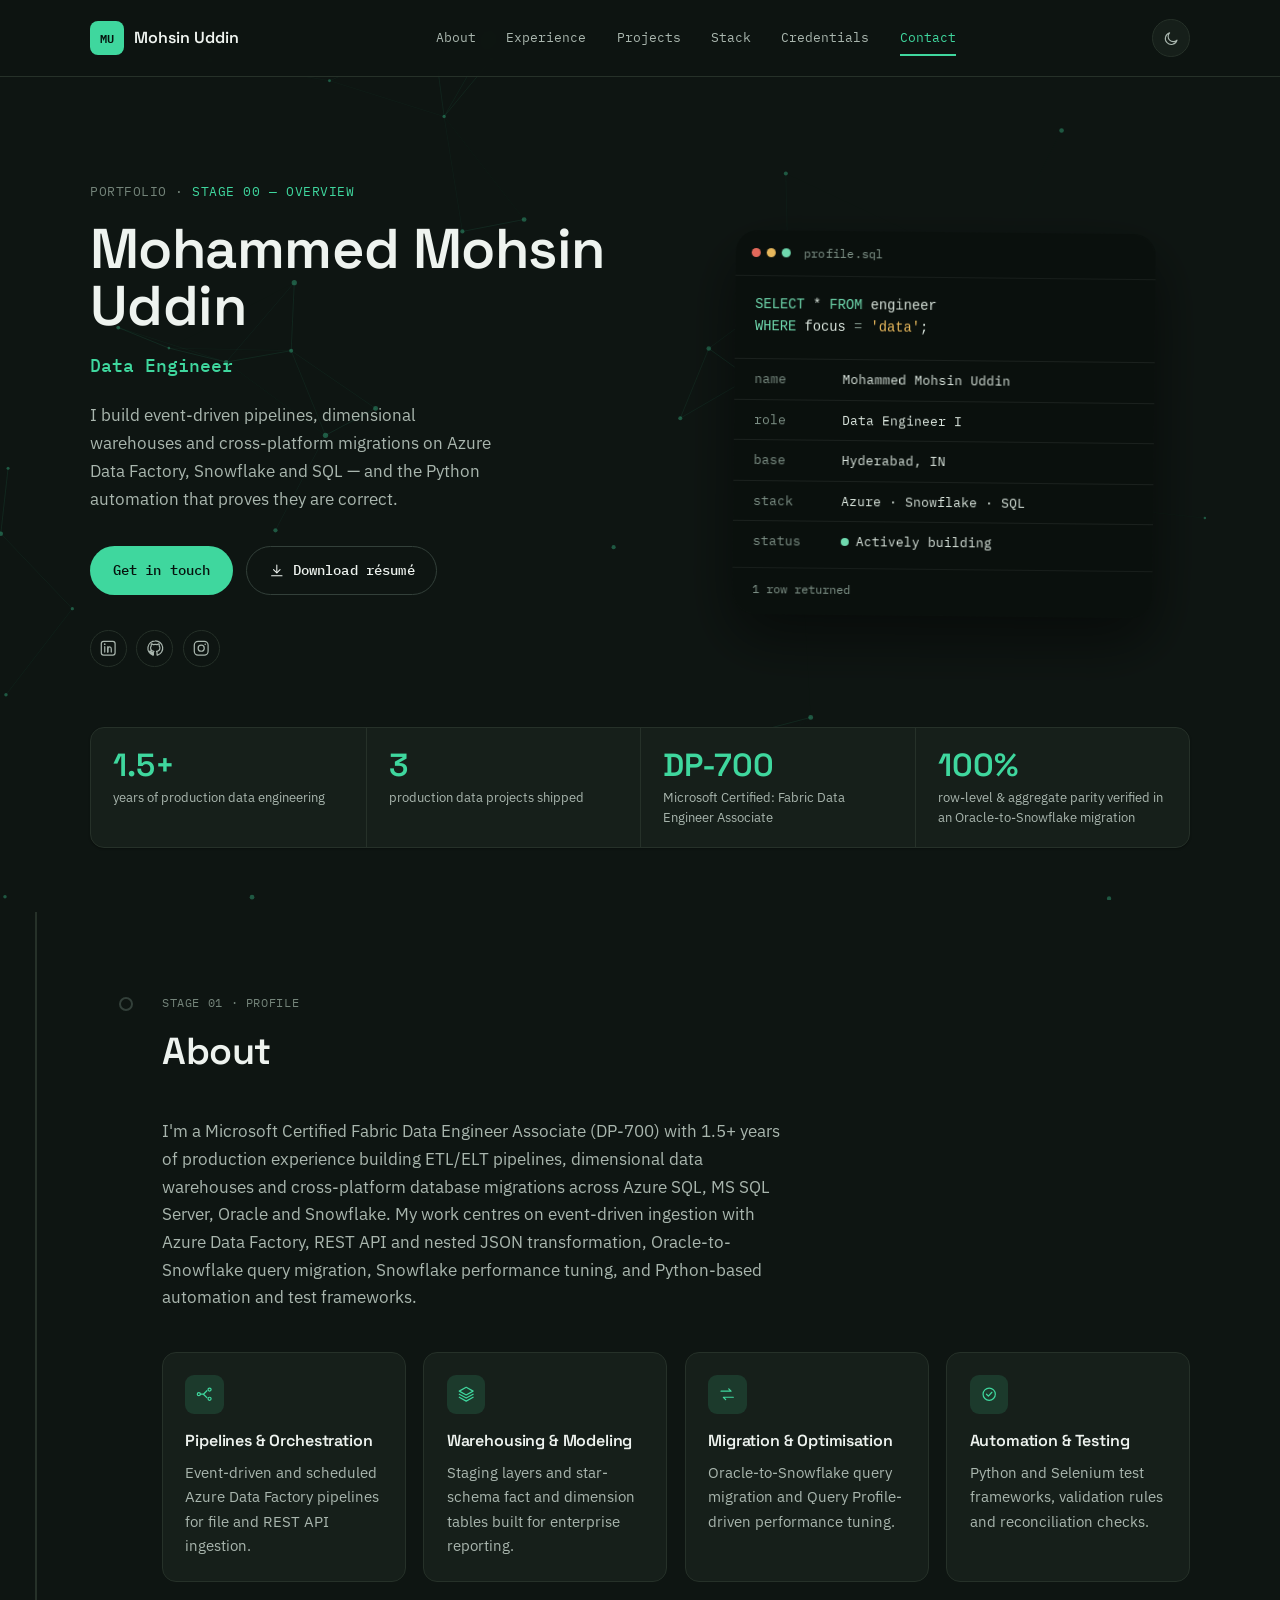
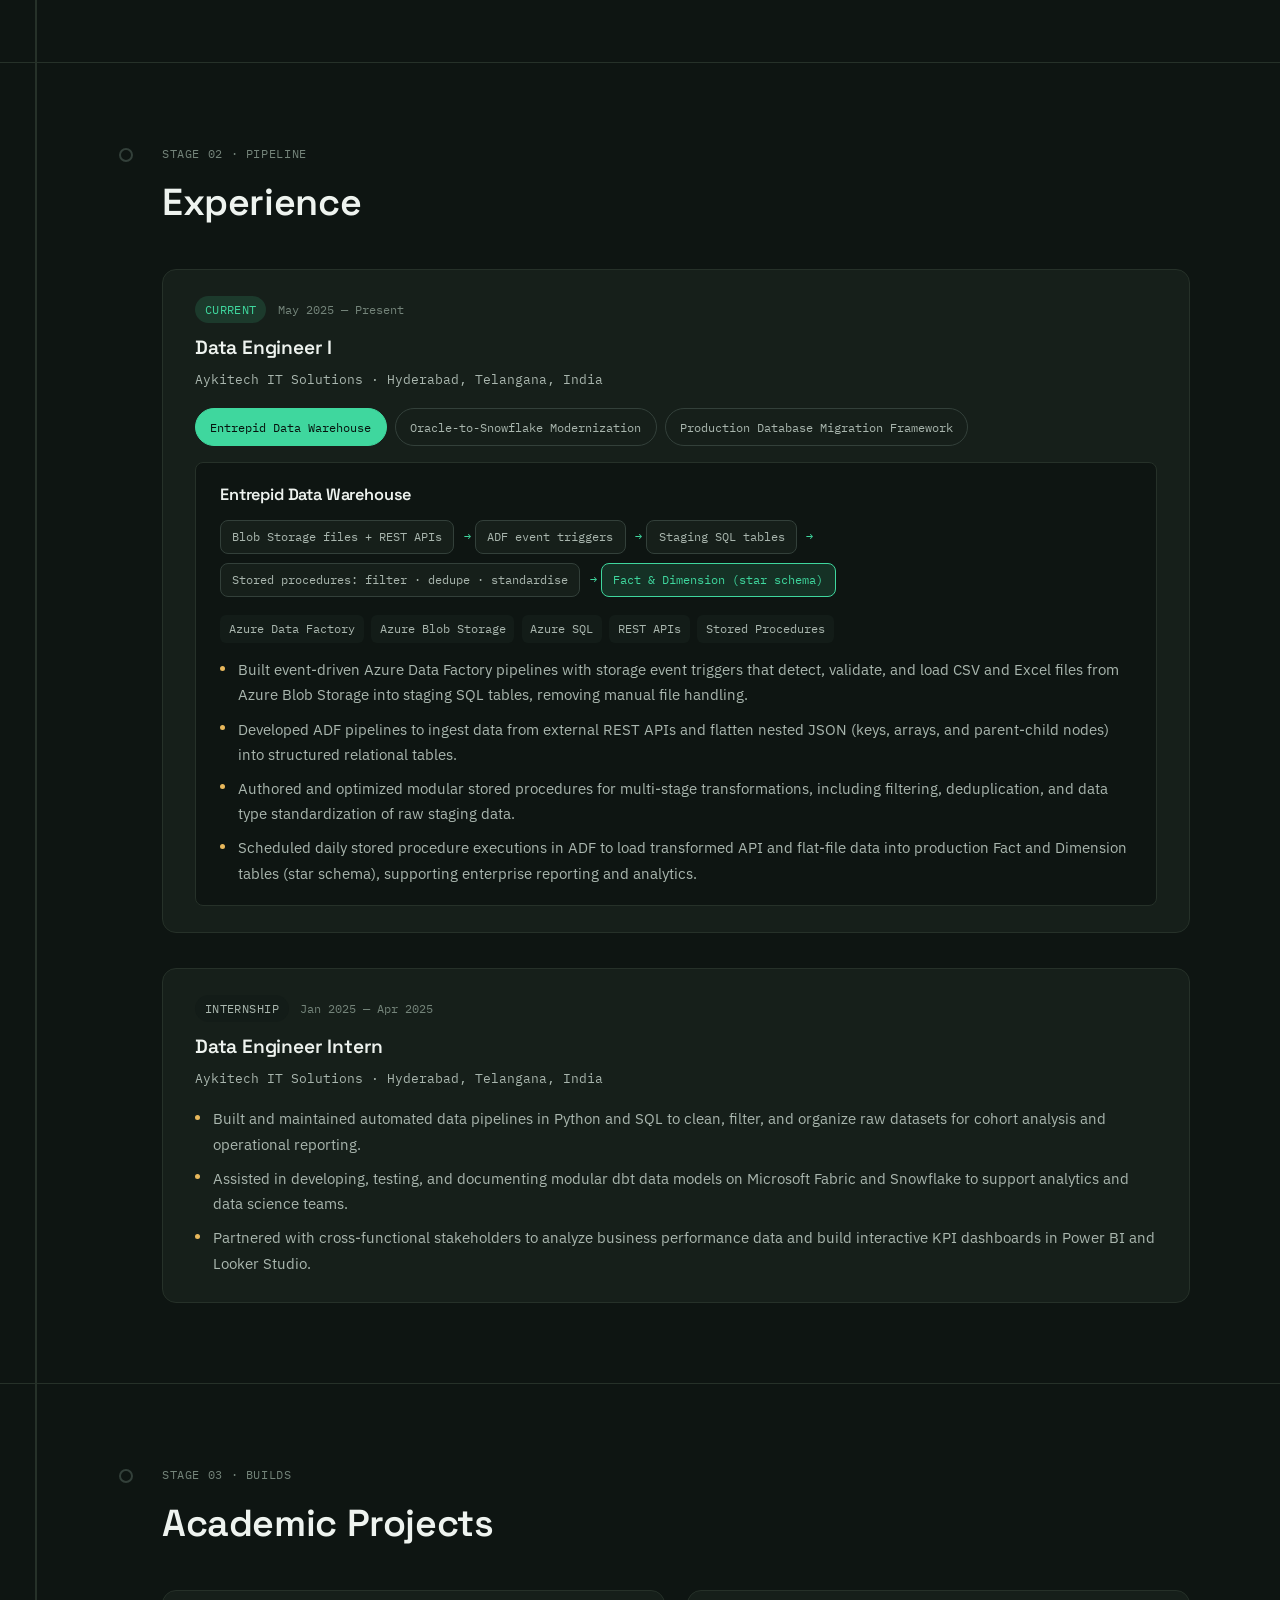
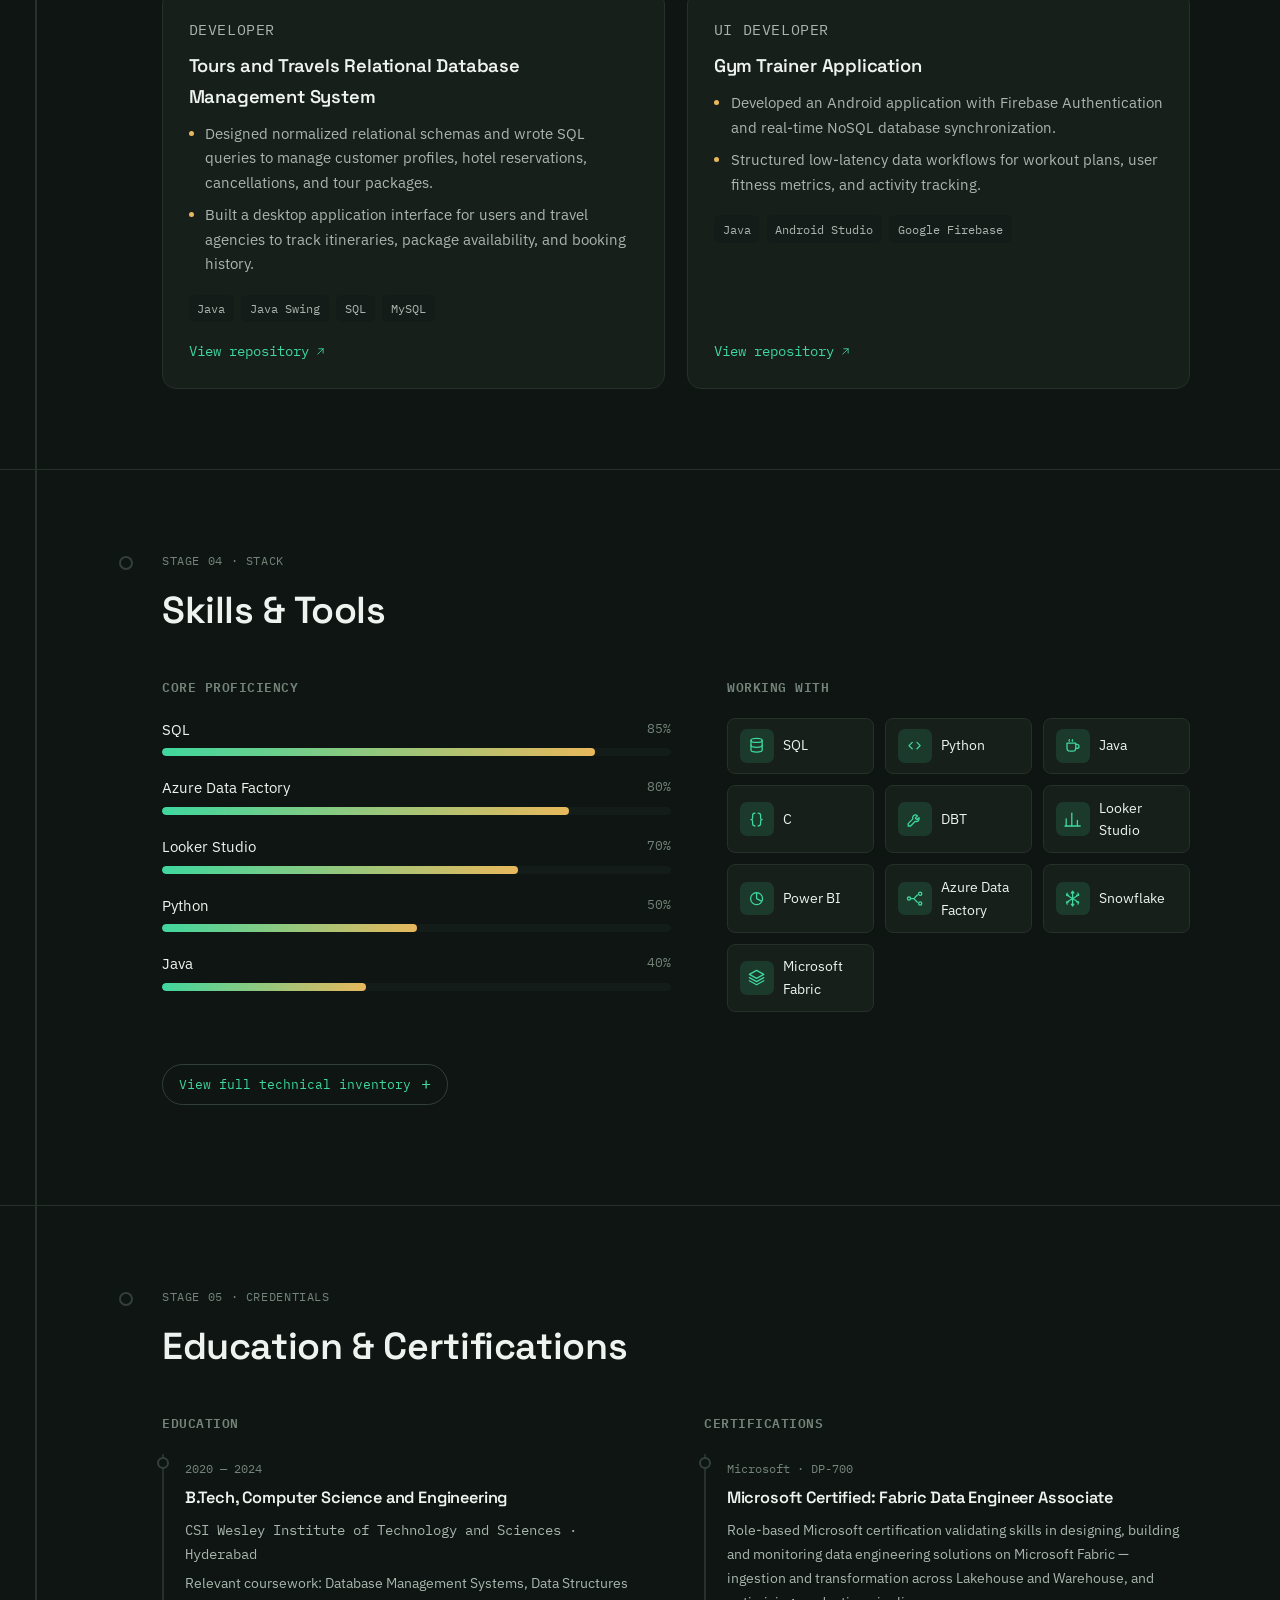
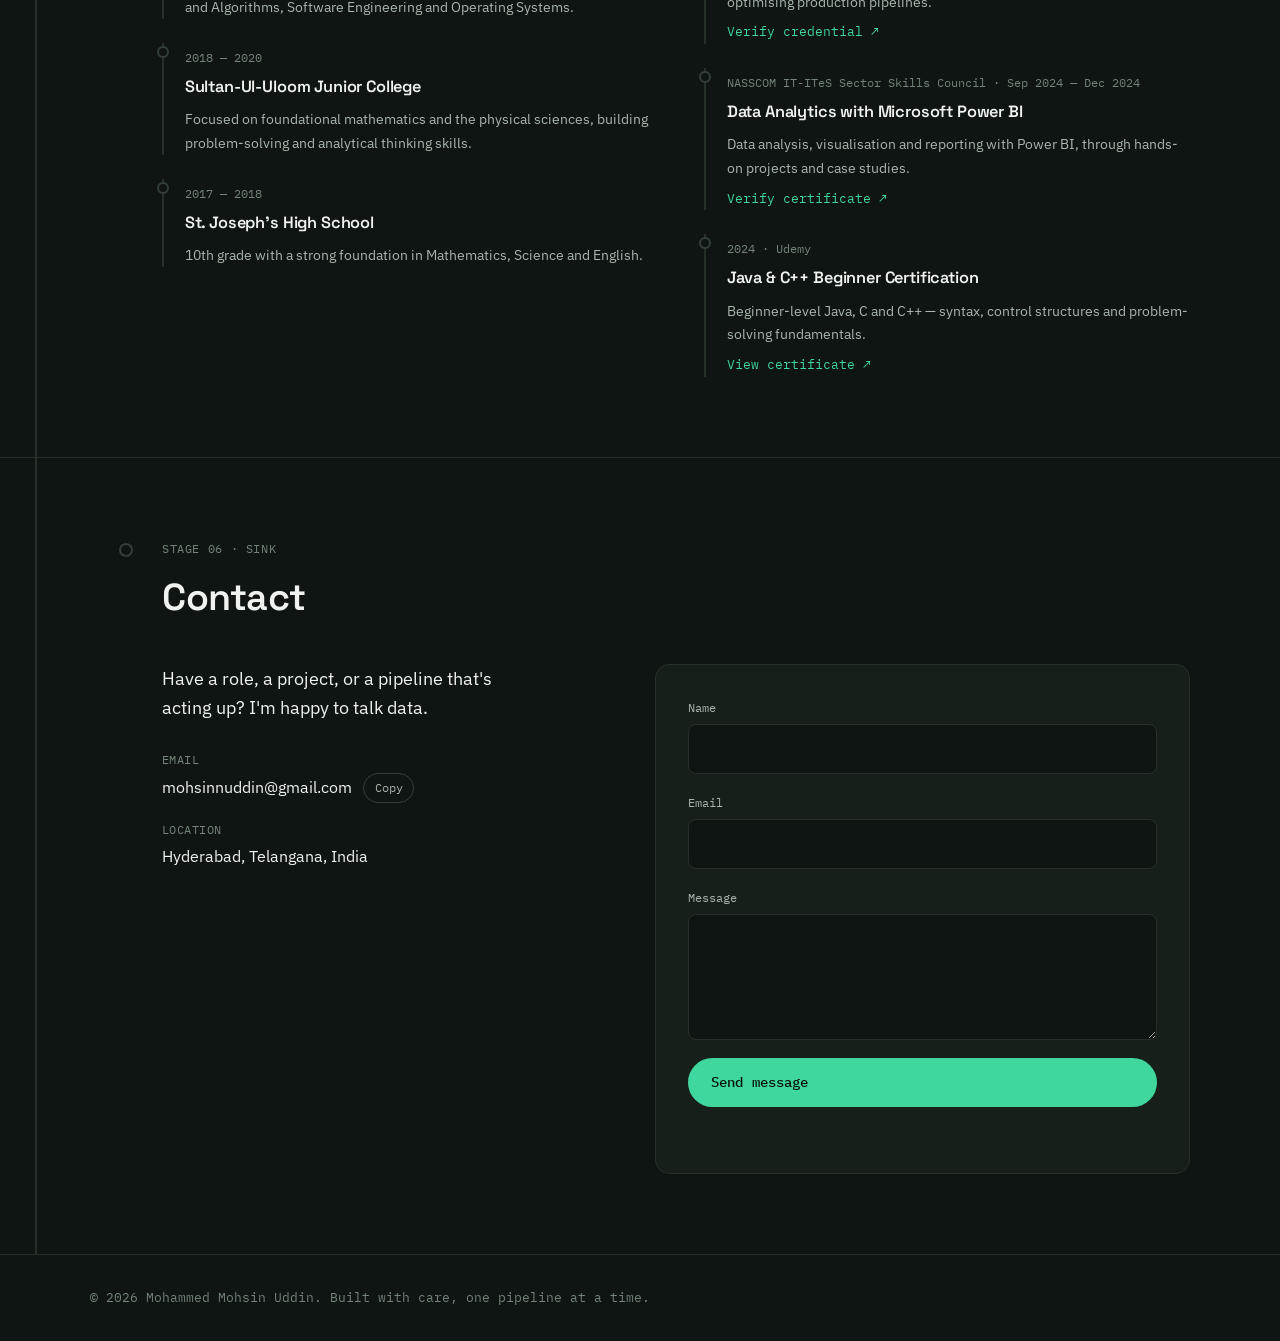
==== commit bd3496a1: "Made dark theme as default" ====
--- a/index.html
+++ b/index.html
@@ -1,5 +1,5 @@
 <!doctype html>
-<html lang="en" data-theme="light">
+<html lang="en" data-theme="dark">
 <head>
 <meta charset="UTF-8" />
 <meta name="viewport" content="width=device-width, initial-scale=1.0" />
